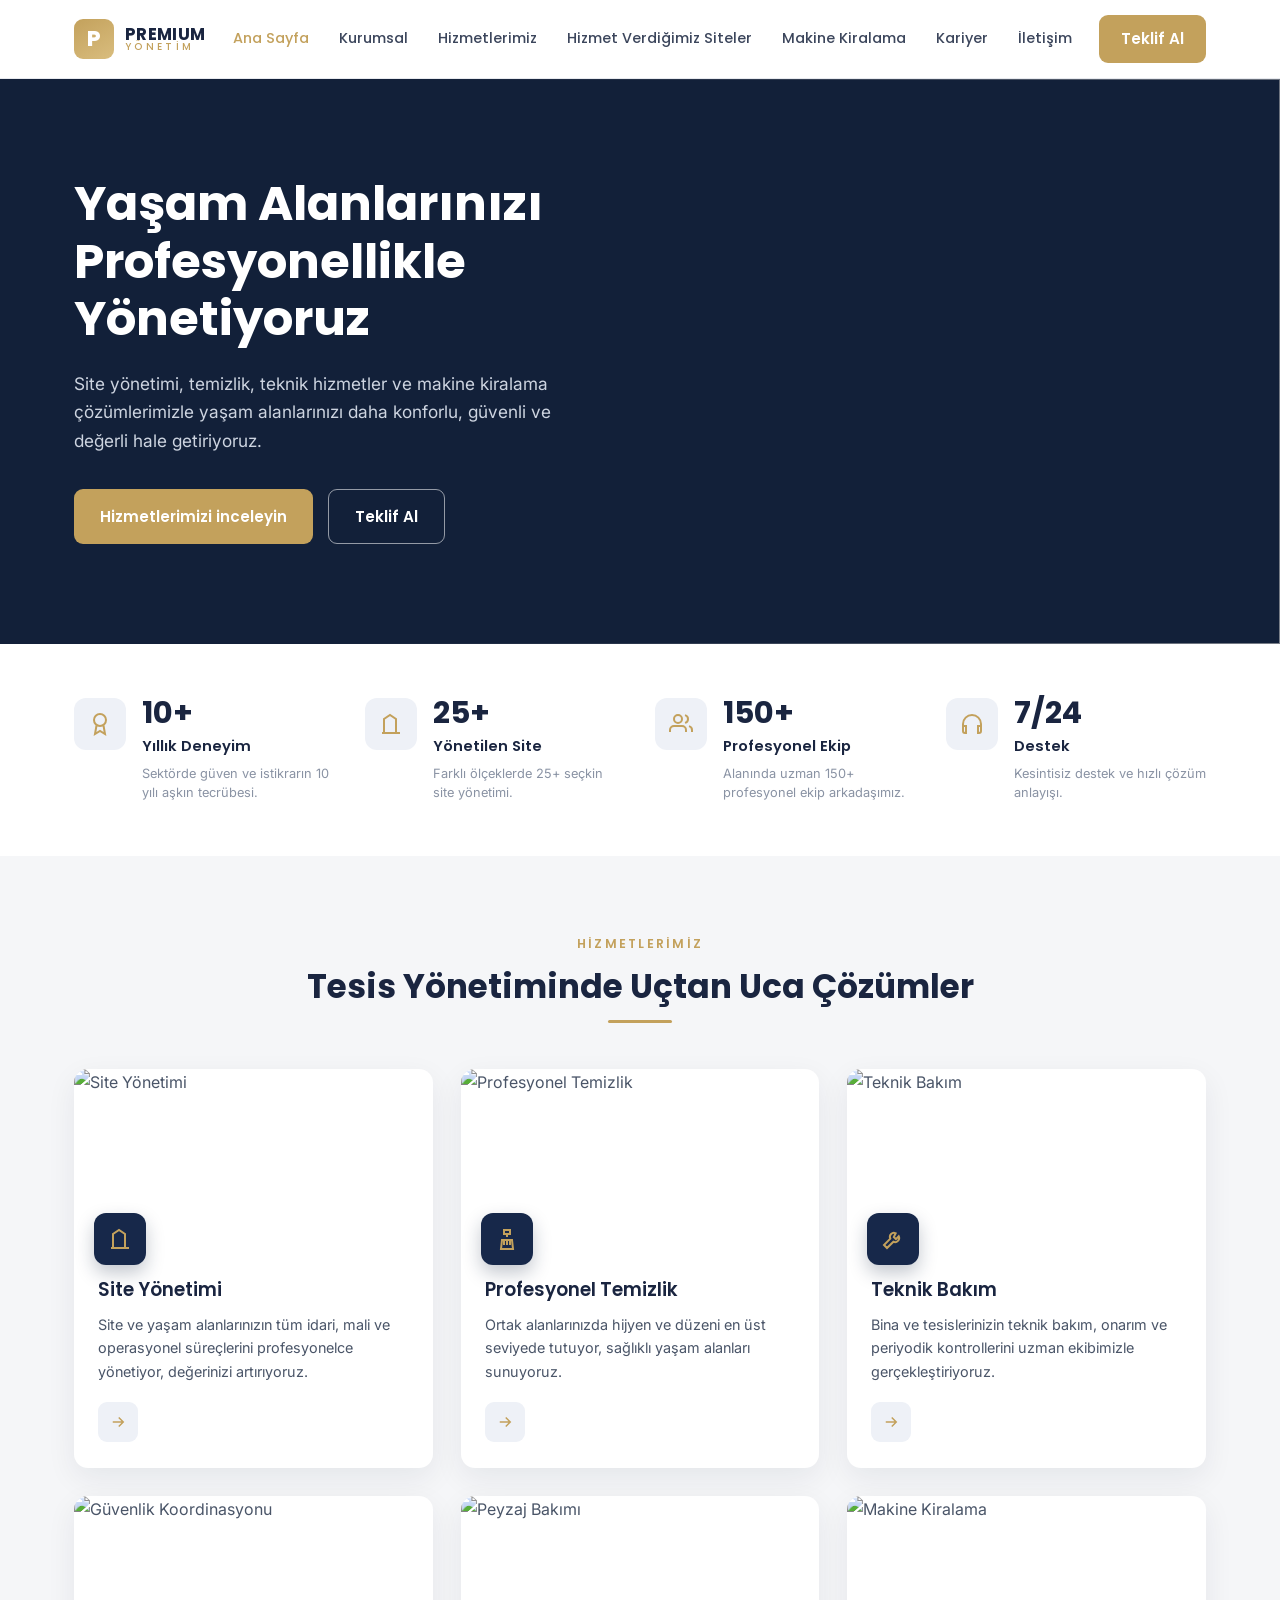
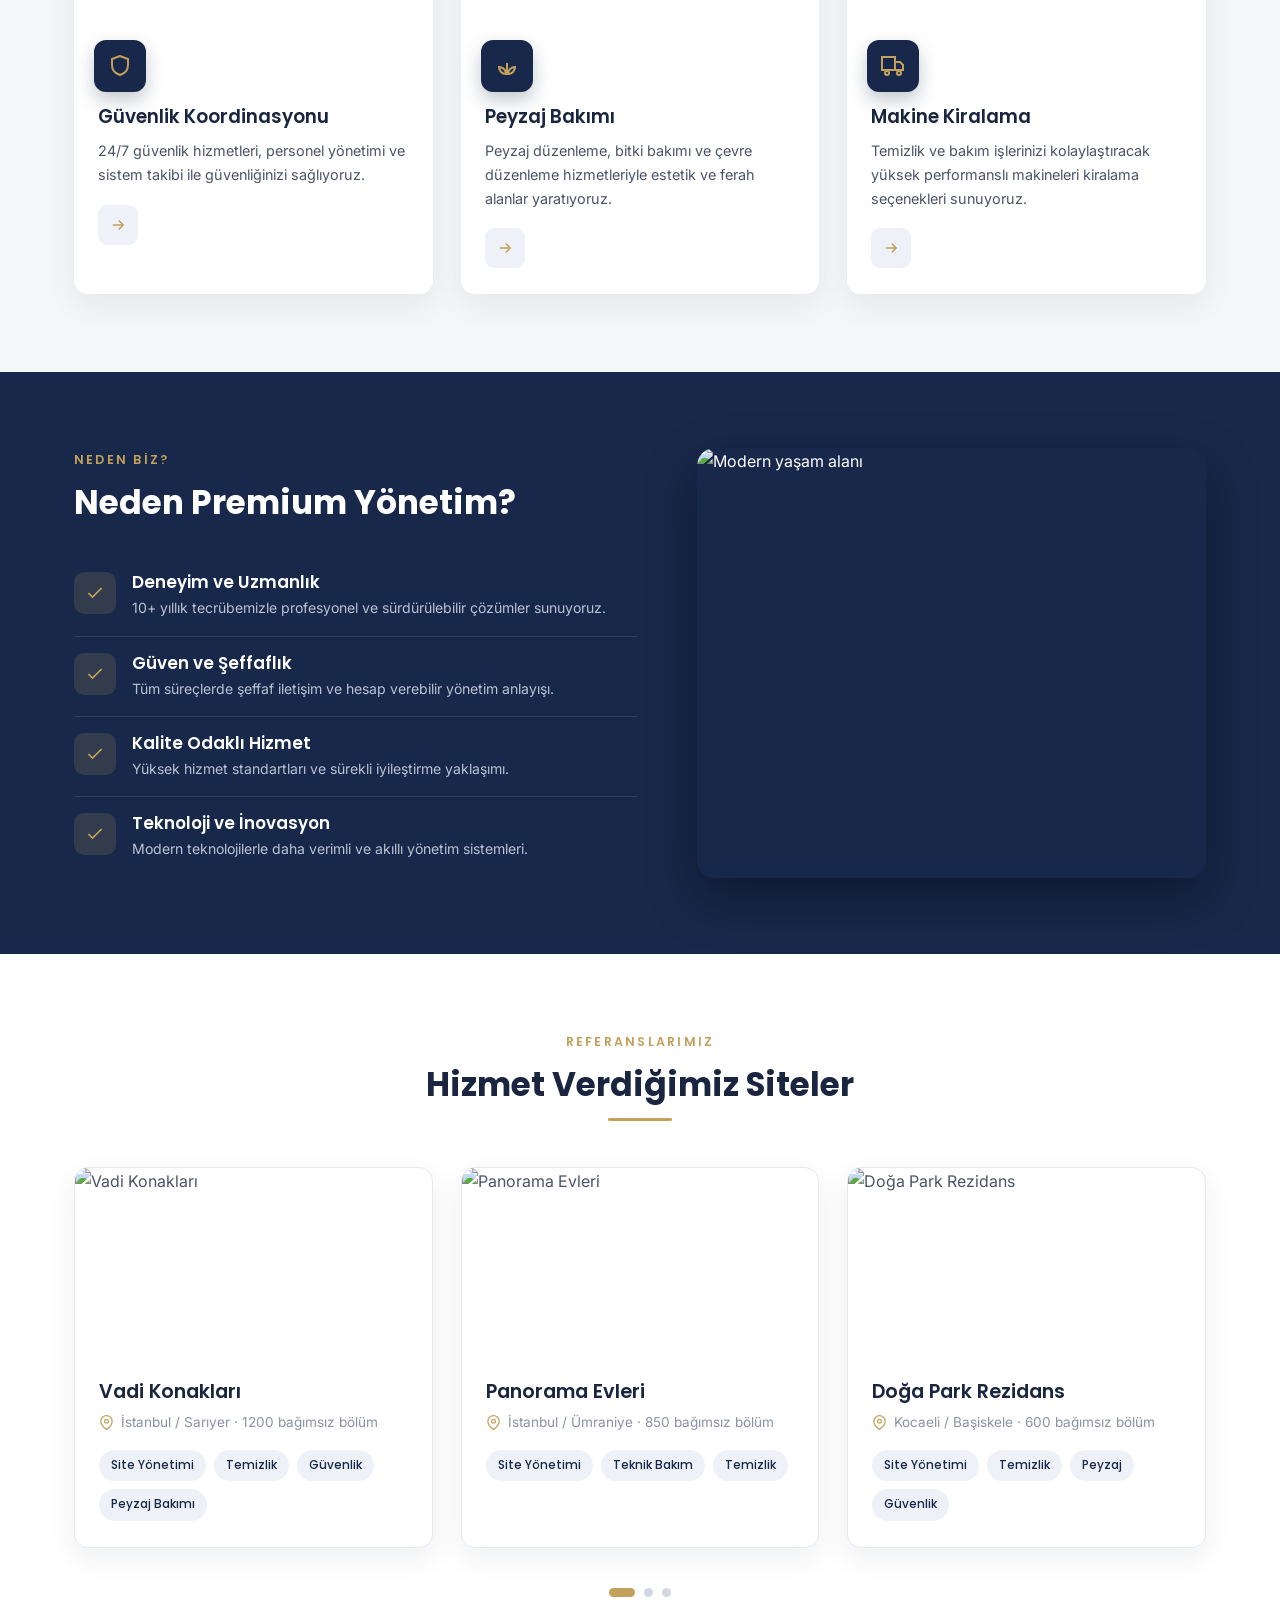
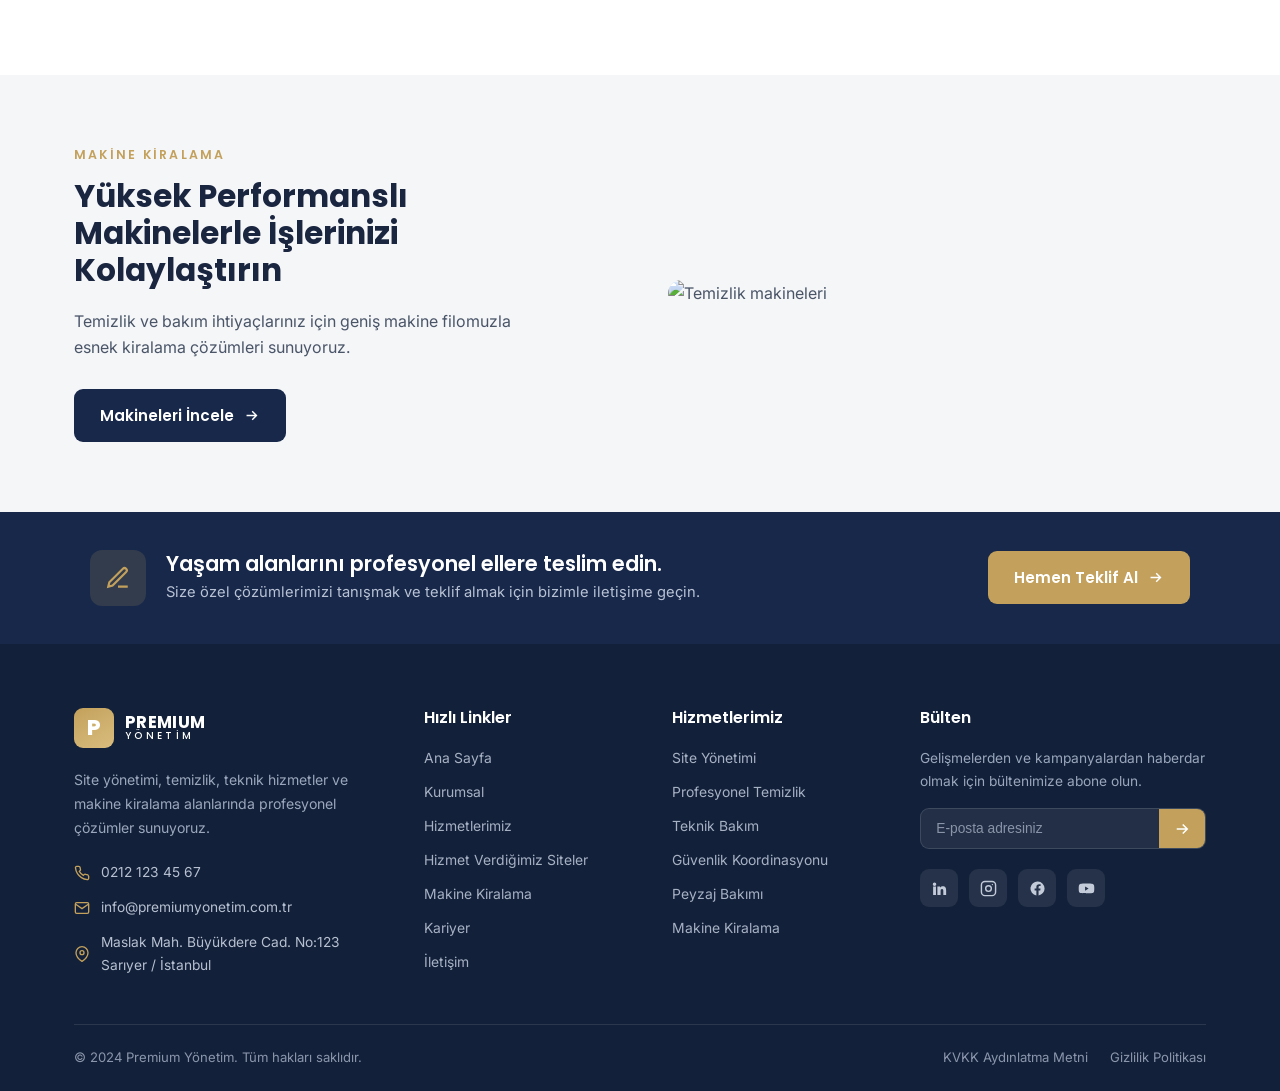
==== index.html @ 0283e1d1 "Initial commit: Premium Yönetim çok sayfalı web sitesi Ana sayfa, Kurumsal, Hizmetlerimiz, Makine Ki" ====
<!DOCTYPE html>
<html lang="tr">
<head>
<meta charset="UTF-8">
<meta name="viewport" content="width=device-width, initial-scale=1.0">
<title>Premium Yönetim — Yaşam Alanlarınızı Profesyonellikle Yönetiyoruz</title>
<link rel="preconnect" href="https://fonts.googleapis.com">
<link rel="preconnect" href="https://fonts.gstatic.com" crossorigin>
<link href="https://fonts.googleapis.com/css2?family=Poppins:wght@400;500;600;700;800&family=Inter:wght@400;500;600&display=swap" rel="stylesheet">
<link rel="stylesheet" href="style.css">
</head>
<body>

<!-- ============ NAVBAR ============ -->
<header class="nav">
  <div class="container nav-inner">
    <a href="#" class="logo">
      <div class="logo-mark">P</div>
      <div class="logo-text">PREMIUM<span>YÖNETİM</span></div>
    </a>
    <nav class="nav-links">
      <a href="index.html" class="active">Ana Sayfa</a>
      <a href="kurumsal.html">Kurumsal</a>
      <a href="hizmetlerimiz.html">Hizmetlerimiz</a>
      <a href="#">Hizmet Verdiğimiz Siteler</a>
      <a href="makine-kiralama.html">Makine Kiralama</a>
      <a href="kariyer.html">Kariyer</a>
      <a href="iletisim.html">İletişim</a>
    </nav>
    <div class="nav-right">
      <a href="#" class="btn btn-gold" style="padding:11px 22px">Teklif Al</a>
      <button class="burger" aria-label="Menü"><span></span><span></span><span></span></button>
    </div>
  </div>
</header>

<!-- ============ HERO ============ -->
<section class="hero">
  <div class="hero-bg">
    <img src="https://picsum.photos/seed/premiumhero/1600/900" alt="">
  </div>
  <div class="container">
    <div class="hero-inner">
      <h1>Yaşam Alanlarınızı Profesyonellikle Yönetiyoruz</h1>
      <p>Site yönetimi, temizlik, teknik hizmetler ve makine kiralama çözümlerimizle yaşam alanlarınızı daha konforlu, güvenli ve değerli hale getiriyoruz.</p>
      <div class="hero-btns">
        <a href="#services" class="btn btn-gold">Hizmetlerimizi inceleyin</a>
        <a href="#" class="btn btn-outline">Teklif Al</a>
      </div>
    </div>
  </div>
</section>

<!-- ============ STATS ============ -->
<section class="stats">
  <div class="container stats-grid">
    <div class="stat">
      <div class="stat-ico"><svg viewBox="0 0 24 24" fill="none" stroke="currentColor" stroke-width="2"><circle cx="12" cy="8" r="6"/><path d="M15.5 13.5 17 22l-5-3-5 3 1.5-8.5"/></svg></div>
      <div><div class="stat-num">10+</div><div class="stat-label">Yıllık Deneyim</div><div class="stat-desc">Sektörde güven ve istikrarın 10 yılı aşkın tecrübesi.</div></div>
    </div>
    <div class="stat">
      <div class="stat-ico"><svg viewBox="0 0 24 24" fill="none" stroke="currentColor" stroke-width="2"><path d="M3 21h18M5 21V7l6-4 6 4v14"/><path d="M9 9h.01M9 13h.01M9 17h.01M13 9h.01M13 13h.01M13 17h.01"/></svg></div>
      <div><div class="stat-num">25+</div><div class="stat-label">Yönetilen Site</div><div class="stat-desc">Farklı ölçeklerde 25+ seçkin site yönetimi.</div></div>
    </div>
    <div class="stat">
      <div class="stat-ico"><svg viewBox="0 0 24 24" fill="none" stroke="currentColor" stroke-width="2"><path d="M17 20v-2a4 4 0 0 0-4-4H5a4 4 0 0 0-4 4v2"/><circle cx="9" cy="7" r="4"/><path d="M23 20v-2a4 4 0 0 0-3-3.87M16 3.13a4 4 0 0 1 0 7.75"/></svg></div>
      <div><div class="stat-num">150+</div><div class="stat-label">Profesyonel Ekip</div><div class="stat-desc">Alanında uzman 150+ profesyonel ekip arkadaşımız.</div></div>
    </div>
    <div class="stat">
      <div class="stat-ico"><svg viewBox="0 0 24 24" fill="none" stroke="currentColor" stroke-width="2"><path d="M3 18v-6a9 9 0 0 1 18 0v6"/><path d="M21 19a2 2 0 0 1-2 2h-1v-7h3zM3 19a2 2 0 0 0 2 2h1v-7H3z"/></svg></div>
      <div><div class="stat-num">7/24</div><div class="stat-label">Destek</div><div class="stat-desc">Kesintisiz destek ve hızlı çözüm anlayışı.</div></div>
    </div>
  </div>
</section>

<!-- ============ SERVICES ============ -->
<section class="services" id="services">
  <div class="container">
    <div class="eyebrow">Hizmetlerimiz</div>
    <h2 class="section-title">Tesis Yönetiminde Uçtan Uca Çözümler</h2>
    <div class="section-title-line"></div>
    <div class="cards-3">

      <article class="svc-card">
        <div class="svc-img">
          <img src="https://picsum.photos/seed/site1/600/400" alt="Site Yönetimi">
          <div class="svc-icon"><svg viewBox="0 0 24 24" fill="none" stroke="currentColor" stroke-width="2"><path d="M3 21h18M5 21V7l6-4 6 4v14"/><path d="M9 9h.01M9 13h.01M13 9h.01M13 13h.01"/></svg></div>
        </div>
        <div class="svc-body">
          <h3>Site Yönetimi</h3>
          <p>Site ve yaşam alanlarınızın tüm idari, mali ve operasyonel süreçlerini profesyonelce yönetiyor, değerinizi artırıyoruz.</p>
          <a href="#" class="svc-link"><svg viewBox="0 0 24 24" fill="none" stroke="currentColor" stroke-width="2"><path d="M5 12h14M13 6l6 6-6 6"/></svg></a>
        </div>
      </article>

      <article class="svc-card">
        <div class="svc-img">
          <img src="https://picsum.photos/seed/clean1/600/400" alt="Profesyonel Temizlik">
          <div class="svc-icon"><svg viewBox="0 0 24 24" fill="none" stroke="currentColor" stroke-width="2"><path d="M9 3h6v4H9zM12 7v3M6 22h12l-1-9H7z"/><path d="M9 13v5M12 13v5M15 13v5"/></svg></div>
        </div>
        <div class="svc-body">
          <h3>Profesyonel Temizlik</h3>
          <p>Ortak alanlarınızda hijyen ve düzeni en üst seviyede tutuyor, sağlıklı yaşam alanları sunuyoruz.</p>
          <a href="#" class="svc-link"><svg viewBox="0 0 24 24" fill="none" stroke="currentColor" stroke-width="2"><path d="M5 12h14M13 6l6 6-6 6"/></svg></a>
        </div>
      </article>

      <article class="svc-card">
        <div class="svc-img">
          <img src="https://picsum.photos/seed/tech1/600/400" alt="Teknik Bakım">
          <div class="svc-icon"><svg viewBox="0 0 24 24" fill="none" stroke="currentColor" stroke-width="2"><path d="M14.7 6.3a4 4 0 0 0-5.4 5.3L3 18l3 3 6.4-6.3a4 4 0 0 0 5.3-5.4l-2.8 2.8-2.1-2.1z"/></svg></div>
        </div>
        <div class="svc-body">
          <h3>Teknik Bakım</h3>
          <p>Bina ve tesislerinizin teknik bakım, onarım ve periyodik kontrollerini uzman ekibimizle gerçekleştiriyoruz.</p>
          <a href="#" class="svc-link"><svg viewBox="0 0 24 24" fill="none" stroke="currentColor" stroke-width="2"><path d="M5 12h14M13 6l6 6-6 6"/></svg></a>
        </div>
      </article>

      <article class="svc-card">
        <div class="svc-img">
          <img src="https://picsum.photos/seed/security1/600/400" alt="Güvenlik Koordinasyonu">
          <div class="svc-icon"><svg viewBox="0 0 24 24" fill="none" stroke="currentColor" stroke-width="2"><path d="M12 2 4 5v6c0 5 3.4 8.5 8 10 4.6-1.5 8-5 8-10V5z"/></svg></div>
        </div>
        <div class="svc-body">
          <h3>Güvenlik Koordinasyonu</h3>
          <p>24/7 güvenlik hizmetleri, personel yönetimi ve sistem takibi ile güvenliğinizi sağlıyoruz.</p>
          <a href="#" class="svc-link"><svg viewBox="0 0 24 24" fill="none" stroke="currentColor" stroke-width="2"><path d="M5 12h14M13 6l6 6-6 6"/></svg></a>
        </div>
      </article>

      <article class="svc-card">
        <div class="svc-img">
          <img src="https://picsum.photos/seed/garden1/600/400" alt="Peyzaj Bakımı">
          <div class="svc-icon"><svg viewBox="0 0 24 24" fill="none" stroke="currentColor" stroke-width="2"><path d="M11 20A7 7 0 0 1 4 13c4 0 7 3 7 7zM13 20a7 7 0 0 1 7-7c0 4-3 7-7 7zM12 20V9"/></svg></div>
        </div>
        <div class="svc-body">
          <h3>Peyzaj Bakımı</h3>
          <p>Peyzaj düzenleme, bitki bakımı ve çevre düzenleme hizmetleriyle estetik ve ferah alanlar yaratıyoruz.</p>
          <a href="#" class="svc-link"><svg viewBox="0 0 24 24" fill="none" stroke="currentColor" stroke-width="2"><path d="M5 12h14M13 6l6 6-6 6"/></svg></a>
        </div>
      </article>

      <article class="svc-card">
        <div class="svc-img">
          <img src="https://picsum.photos/seed/machine1/600/400" alt="Makine Kiralama">
          <div class="svc-icon"><svg viewBox="0 0 24 24" fill="none" stroke="currentColor" stroke-width="2"><path d="M1 3h13v13H1zM14 8h5l3 3v5h-8"/><circle cx="6" cy="19" r="2"/><circle cx="18" cy="19" r="2"/></svg></div>
        </div>
        <div class="svc-body">
          <h3>Makine Kiralama</h3>
          <p>Temizlik ve bakım işlerinizi kolaylaştıracak yüksek performanslı makineleri kiralama seçenekleri sunuyoruz.</p>
          <a href="#" class="svc-link"><svg viewBox="0 0 24 24" fill="none" stroke="currentColor" stroke-width="2"><path d="M5 12h14M13 6l6 6-6 6"/></svg></a>
        </div>
      </article>

    </div>
  </div>
</section>

<!-- ============ WHY US ============ -->
<section class="why">
  <div class="container why-grid">
    <div class="why-text">
      <div class="eyebrow">Neden Biz?</div>
      <h2>Neden Premium Yönetim?</h2>
      <div class="why-item">
        <div class="why-ico"><svg viewBox="0 0 24 24" fill="none" stroke="currentColor" stroke-width="2"><path d="M20 6 9 17l-5-5"/></svg></div>
        <div><h4>Deneyim ve Uzmanlık</h4><p>10+ yıllık tecrübemizle profesyonel ve sürdürülebilir çözümler sunuyoruz.</p></div>
      </div>
      <div class="why-item">
        <div class="why-ico"><svg viewBox="0 0 24 24" fill="none" stroke="currentColor" stroke-width="2"><path d="M20 6 9 17l-5-5"/></svg></div>
        <div><h4>Güven ve Şeffaflık</h4><p>Tüm süreçlerde şeffaf iletişim ve hesap verebilir yönetim anlayışı.</p></div>
      </div>
      <div class="why-item">
        <div class="why-ico"><svg viewBox="0 0 24 24" fill="none" stroke="currentColor" stroke-width="2"><path d="M20 6 9 17l-5-5"/></svg></div>
        <div><h4>Kalite Odaklı Hizmet</h4><p>Yüksek hizmet standartları ve sürekli iyileştirme yaklaşımı.</p></div>
      </div>
      <div class="why-item">
        <div class="why-ico"><svg viewBox="0 0 24 24" fill="none" stroke="currentColor" stroke-width="2"><path d="M20 6 9 17l-5-5"/></svg></div>
        <div><h4>Teknoloji ve İnovasyon</h4><p>Modern teknolojilerle daha verimli ve akıllı yönetim sistemleri.</p></div>
      </div>
    </div>
    <div class="why-visual">
      <img src="https://picsum.photos/seed/nightbuilding/800/900" alt="Modern yaşam alanı">
    </div>
  </div>
</section>

<!-- ============ REFERENCES ============ -->
<section class="refs">
  <div class="container">
    <div class="eyebrow">Referanslarımız</div>
    <h2 class="section-title">Hizmet Verdiğimiz Siteler</h2>
    <div class="section-title-line"></div>
    <div class="cards-3">

      <article class="ref-card">
        <div class="ref-img"><img src="https://picsum.photos/seed/vadi/600/400" alt="Vadi Konakları"></div>
        <div class="ref-body">
          <h3>Vadi Konakları</h3>
          <div class="ref-loc"><svg viewBox="0 0 24 24" fill="none" stroke="currentColor" stroke-width="2"><path d="M21 10c0 7-9 13-9 13s-9-6-9-13a9 9 0 0 1 18 0z"/><circle cx="12" cy="10" r="3"/></svg> İstanbul / Sarıyer · 1200 bağımsız bölüm</div>
          <div class="ref-tags"><span class="tag">Site Yönetimi</span><span class="tag">Temizlik</span><span class="tag">Güvenlik</span><span class="tag">Peyzaj Bakımı</span></div>
        </div>
      </article>

      <article class="ref-card">
        <div class="ref-img"><img src="https://picsum.photos/seed/panorama/600/400" alt="Panorama Evleri"></div>
        <div class="ref-body">
          <h3>Panorama Evleri</h3>
          <div class="ref-loc"><svg viewBox="0 0 24 24" fill="none" stroke="currentColor" stroke-width="2"><path d="M21 10c0 7-9 13-9 13s-9-6-9-13a9 9 0 0 1 18 0z"/><circle cx="12" cy="10" r="3"/></svg> İstanbul / Ümraniye · 850 bağımsız bölüm</div>
          <div class="ref-tags"><span class="tag">Site Yönetimi</span><span class="tag">Teknik Bakım</span><span class="tag">Temizlik</span></div>
        </div>
      </article>

      <article class="ref-card">
        <div class="ref-img"><img src="https://picsum.photos/seed/dogapark/600/400" alt="Doğa Park Rezidans"></div>
        <div class="ref-body">
          <h3>Doğa Park Rezidans</h3>
          <div class="ref-loc"><svg viewBox="0 0 24 24" fill="none" stroke="currentColor" stroke-width="2"><path d="M21 10c0 7-9 13-9 13s-9-6-9-13a9 9 0 0 1 18 0z"/><circle cx="12" cy="10" r="3"/></svg> Kocaeli / Başiskele · 600 bağımsız bölüm</div>
          <div class="ref-tags"><span class="tag">Site Yönetimi</span><span class="tag">Temizlik</span><span class="tag">Peyzaj</span><span class="tag">Güvenlik</span></div>
        </div>
      </article>

    </div>
    <div class="dots">
      <span class="dot active"></span><span class="dot"></span><span class="dot"></span>
    </div>
  </div>
</section>

<!-- ============ MACHINE RENTAL ============ -->
<section class="rental">
  <div class="container rental-grid">
    <div class="rental-text">
      <div class="eyebrow">Makine Kiralama</div>
      <h2>Yüksek Performanslı Makinelerle İşlerinizi Kolaylaştırın</h2>
      <p>Temizlik ve bakım ihtiyaçlarınız için geniş makine filomuzla esnek kiralama çözümleri sunuyoruz.</p>
      <a href="#" class="btn btn-navy">Makineleri İncele
        <svg viewBox="0 0 24 24" fill="none" stroke="currentColor" stroke-width="2"><path d="M5 12h14M13 6l6 6-6 6"/></svg>
      </a>
    </div>
    <div class="rental-visual">
      <img src="https://picsum.photos/seed/cleaningmachines/800/520" alt="Temizlik makineleri">
    </div>
  </div>
</section>

<!-- ============ CTA BANNER ============ -->
<section class="cta">
  <div class="container cta-inner">
    <div class="cta-left">
      <div class="cta-ico"><svg viewBox="0 0 24 24" fill="none" stroke="currentColor" stroke-width="2"><path d="M12 20h9M16.5 3.5a2.1 2.1 0 0 1 3 3L7 19l-4 1 1-4z"/></svg></div>
      <div>
        <h3>Yaşam alanlarını profesyonel ellere teslim edin.</h3>
        <p>Size özel çözümlerimizi tanışmak ve teklif almak için bizimle iletişime geçin.</p>
      </div>
    </div>
    <a href="#" class="btn btn-gold">Hemen Teklif Al
      <svg viewBox="0 0 24 24" fill="none" stroke="currentColor" stroke-width="2"><path d="M5 12h14M13 6l6 6-6 6"/></svg>
    </a>
  </div>
</section>

<!-- ============ FOOTER ============ -->
<footer>
  <div class="container">
    <div class="foot-grid">
      <div class="foot-about">
        <div class="foot-logo">
          <div class="logo-mark">P</div>
          <div class="logo-text">PREMIUM<span>YÖNETİM</span></div>
        </div>
        <p>Site yönetimi, temizlik, teknik hizmetler ve makine kiralama alanlarında profesyonel çözümler sunuyoruz.</p>
        <div class="foot-contact">
          <a href="tel:02121234567"><svg viewBox="0 0 24 24" fill="none" stroke="currentColor" stroke-width="2"><path d="M22 16.9v3a2 2 0 0 1-2.2 2 19.8 19.8 0 0 1-8.6-3 19.5 19.5 0 0 1-6-6 19.8 19.8 0 0 1-3-8.6A2 2 0 0 1 4.1 2h3a2 2 0 0 1 2 1.7c.1.9.3 1.8.6 2.6a2 2 0 0 1-.5 2.1L8 9.6a16 16 0 0 0 6 6l1.2-1.2a2 2 0 0 1 2.1-.5c.8.3 1.7.5 2.6.6a2 2 0 0 1 1.7 2z"/></svg> 0212 123 45 67</a>
          <a href="mailto:info@premiumyonetim.com.tr"><svg viewBox="0 0 24 24" fill="none" stroke="currentColor" stroke-width="2"><rect x="2" y="4" width="20" height="16" rx="2"/><path d="m22 6-10 7L2 6"/></svg> info@premiumyonetim.com.tr</a>
          <a href="#"><svg viewBox="0 0 24 24" fill="none" stroke="currentColor" stroke-width="2"><path d="M21 10c0 7-9 13-9 13s-9-6-9-13a9 9 0 0 1 18 0z"/><circle cx="12" cy="10" r="3"/></svg> Maslak Mah. Büyükdere Cad. No:123 Sarıyer / İstanbul</a>
        </div>
      </div>

      <div>
        <h4>Hızlı Linkler</h4>
        <div class="foot-links">
          <a href="index.html">Ana Sayfa</a><a href="kurumsal.html">Kurumsal</a><a href="hizmetlerimiz.html">Hizmetlerimiz</a>
          <a href="#">Hizmet Verdiğimiz Siteler</a><a href="makine-kiralama.html">Makine Kiralama</a>
          <a href="kariyer.html">Kariyer</a><a href="iletisim.html">İletişim</a>
        </div>
      </div>

      <div>
        <h4>Hizmetlerimiz</h4>
        <div class="foot-links">
          <a href="#">Site Yönetimi</a><a href="#">Profesyonel Temizlik</a><a href="#">Teknik Bakım</a>
          <a href="#">Güvenlik Koordinasyonu</a><a href="#">Peyzaj Bakımı</a><a href="makine-kiralama.html">Makine Kiralama</a>
        </div>
      </div>

      <div class="foot-news">
        <h4>Bülten</h4>
        <p>Gelişmelerden ve kampanyalardan haberdar olmak için bültenimize abone olun.</p>
        <div class="news-form">
          <input type="email" placeholder="E-posta adresiniz">
          <button aria-label="Abone ol"><svg viewBox="0 0 24 24" fill="none" stroke="currentColor" stroke-width="2"><path d="M5 12h14M13 6l6 6-6 6"/></svg></button>
        </div>
        <div class="socials">
          <a href="#" aria-label="LinkedIn"><svg viewBox="0 0 24 24" fill="currentColor"><path d="M4.98 3.5a2.5 2.5 0 1 1 0 5 2.5 2.5 0 0 1 0-5zM3 9h4v12H3zM9 9h3.8v1.7h.05c.53-1 1.83-2 3.77-2 4 0 4.75 2.6 4.75 6V21h-4v-5.3c0-1.26 0-2.9-1.77-2.9-1.77 0-2.04 1.38-2.04 2.8V21H9z"/></svg></a>
          <a href="#" aria-label="Instagram"><svg viewBox="0 0 24 24" fill="none" stroke="currentColor" stroke-width="2"><rect x="2" y="2" width="20" height="20" rx="5"/><circle cx="12" cy="12" r="4"/><circle cx="17.5" cy="6.5" r="1" fill="currentColor" stroke="none"/></svg></a>
          <a href="#" aria-label="Facebook"><svg viewBox="0 0 24 24" fill="currentColor"><path d="M22 12a10 10 0 1 0-11.6 9.9v-7h-2.5V12h2.5V9.8c0-2.5 1.5-3.9 3.8-3.9 1.1 0 2.2.2 2.2.2v2.5h-1.3c-1.2 0-1.6.8-1.6 1.6V12h2.8l-.4 2.9h-2.4v7A10 10 0 0 0 22 12z"/></svg></a>
          <a href="#" aria-label="YouTube"><svg viewBox="0 0 24 24" fill="currentColor"><path d="M23 12s0-3.2-.4-4.7a2.5 2.5 0 0 0-1.8-1.8C19.3 5 12 5 12 5s-7.3 0-8.8.5A2.5 2.5 0 0 0 1.4 7.3C1 8.8 1 12 1 12s0 3.2.4 4.7a2.5 2.5 0 0 0 1.8 1.8C4.7 19 12 19 12 19s7.3 0 8.8-.5a2.5 2.5 0 0 0 1.8-1.8C23 15.2 23 12 23 12zM10 15V9l5 3z"/></svg></a>
        </div>
      </div>
    </div>

    <div class="foot-bottom">
      <div>© 2024 Premium Yönetim. Tüm hakları saklıdır.</div>
      <div class="fb-links"><a href="#">KVKK Aydınlatma Metni</a><a href="#">Gizlilik Politikası</a></div>
    </div>
  </div>
</footer>

<script>
  // Mobil menü (basit aç/kapa)
  document.querySelector('.burger').addEventListener('click', function(){
    const links = document.querySelector('.nav-links');
    const open = links.style.display === 'flex';
    links.style.display = open ? 'none' : 'flex';
    if(!open){
      links.style.position='absolute';links.style.top='66px';links.style.left='0';
      links.style.right='0';links.style.flexDirection='column';links.style.background='#fff';
      links.style.padding='18px 24px';links.style.gap='16px';
      links.style.boxShadow='0 12px 24px rgba(20,35,63,.1)';links.style.zIndex='60';
    }
  });
  // Referans slider noktaları
  document.querySelectorAll('.dot').forEach((d,i)=>{
    d.addEventListener('click',()=>{
      document.querySelectorAll('.dot').forEach(x=>x.classList.remove('active'));
      d.classList.add('active');
    });
  });
</script>

</body>
</html>
---- style.css ----
:root{
  --navy:#17284a;
  --navy-deep:#122039;
  --navy-2:#1d3159;
  --gold:#c3a15c;
  --gold-dark:#b08f4a;
  --ink:#1a2540;
  --text:#4a5568;
  --muted:#8a93a4;
  --bg:#f5f6f8;
  --line:#e7e9ee;
  --icon-tile:#eef1f7;
  --radius:14px;
  --shadow:0 10px 30px rgba(20,35,63,.07);
  --shadow-hover:0 18px 44px rgba(20,35,63,.14);
  --container:1180px;
}
*{box-sizing:border-box;margin:0;padding:0}
html{scroll-behavior:smooth}
body{
  font-family:'Inter',system-ui,sans-serif;
  color:var(--text);
  background:#fff;
  line-height:1.65;
  -webkit-font-smoothing:antialiased;
}
h1,h2,h3,h4,.font-p{font-family:'Poppins',sans-serif;color:var(--ink);line-height:1.2}
a{text-decoration:none;color:inherit}
img{display:block;max-width:100%}
.container{width:100%;max-width:var(--container);margin:0 auto;padding:0 24px}
.eyebrow{
  font-family:'Poppins';font-weight:600;font-size:.78rem;letter-spacing:.18em;
  color:var(--gold);text-transform:uppercase;text-align:center;margin-bottom:12px;
}
.section-title{font-size:2.05rem;font-weight:700;text-align:center;margin-bottom:14px}
.section-title-line{width:64px;height:3px;background:var(--gold);border-radius:2px;margin:0 auto 46px}
.btn{
  display:inline-flex;align-items:center;gap:9px;font-family:'Poppins';font-weight:600;
  font-size:.95rem;padding:14px 26px;border-radius:9px;cursor:pointer;border:none;
  transition:transform .18s ease, box-shadow .18s ease, background .18s ease;
}
.btn svg{width:17px;height:17px}
.btn-gold{background:var(--gold);color:#fff}
.btn-gold:hover{background:var(--gold-dark);transform:translateY(-2px)}
.btn-outline{background:transparent;color:#fff;border:1.5px solid rgba(255,255,255,.55)}
.btn-outline:hover{background:rgba(255,255,255,.12)}
.btn-navy{background:var(--navy);color:#fff}
.btn-navy:hover{background:var(--navy-2);transform:translateY(-2px)}
.btn-white{background:#fff;color:var(--navy)}
.btn-white:hover{background:#eef1f7;transform:translateY(-2px)}

/* ===== NAVBAR ===== */
header.nav{position:sticky;top:0;z-index:50;background:#fff;border-bottom:1px solid var(--line)}
.nav-inner{display:flex;align-items:center;justify-content:space-between;height:78px}
.logo{display:flex;align-items:center;gap:11px}
.logo-mark{
  width:40px;height:40px;border-radius:9px;display:grid;place-items:center;
  background:linear-gradient(150deg,var(--gold),#d9bd7e);color:#fff;
  font-family:'Poppins';font-weight:800;font-size:1.3rem;
}
.logo-text{font-family:'Poppins';font-weight:700;font-size:1.05rem;color:var(--ink);letter-spacing:.02em;line-height:1}
.logo-text span{display:block;font-size:.62rem;font-weight:500;letter-spacing:.34em;color:var(--gold)}
.nav-links{display:flex;gap:30px;align-items:center}
.nav-links a{font-family:'Poppins';font-weight:500;font-size:.9rem;color:#3c465c;transition:color .15s}
.nav-links a:hover,.nav-links a.active{color:var(--gold)}
.nav-right{display:flex;align-items:center;gap:18px}
.burger{display:none;background:none;border:none;cursor:pointer;flex-direction:column;gap:5px}
.burger span{width:24px;height:2px;background:var(--ink);border-radius:2px}

/* ===== HERO ===== */
.hero{position:relative;background:var(--navy-deep);overflow:hidden}
.hero-bg{position:absolute;inset:0;z-index:0}
.hero-bg img{width:100%;height:100%;object-fit:cover;opacity:.9}
.hero-bg::after{
  content:"";position:absolute;inset:0;
  background:linear-gradient(100deg,var(--navy-deep) 30%,rgba(18,32,57,.86) 52%,rgba(18,32,57,.35) 100%);
}
.hero-inner{position:relative;z-index:2;padding:96px 0 100px;max-width:640px}
.hero h1{color:#fff;font-size:3rem;font-weight:700;margin-bottom:22px}
.hero p{color:#cdd4e0;font-size:1.08rem;margin-bottom:34px;max-width:530px}
.hero-btns{display:flex;gap:15px;flex-wrap:wrap}

/* ===== STATS ===== */
.stats{background:#fff;padding:54px 0}
.stats-grid{display:grid;grid-template-columns:repeat(4,1fr);gap:30px}
.stat{display:flex;gap:16px;align-items:flex-start}
.stat-ico{
  flex:none;width:52px;height:52px;border-radius:12px;background:var(--icon-tile);
  display:grid;place-items:center;color:var(--gold);
}
.stat-ico svg{width:24px;height:24px}
.stat-num{font-family:'Poppins';font-weight:700;font-size:1.9rem;color:var(--ink);line-height:1}
.stat-label{font-family:'Poppins';font-weight:600;font-size:.92rem;color:var(--ink);margin:5px 0 6px}
.stat-desc{font-size:.8rem;color:var(--muted);line-height:1.5}

/* ===== SERVICES ===== */
.services{background:var(--bg);padding:78px 0}
.cards-3{display:grid;grid-template-columns:repeat(3,1fr);gap:28px}
.svc-card{
  background:#fff;border-radius:var(--radius);overflow:hidden;box-shadow:var(--shadow);
  transition:transform .2s ease, box-shadow .2s ease;display:flex;flex-direction:column;
}
.svc-card:hover{transform:translateY(-5px);box-shadow:var(--shadow-hover)}
.svc-img{height:172px;position:relative}
.svc-img img{width:100%;height:100%;object-fit:cover}
.svc-icon{
  position:absolute;left:20px;bottom:-24px;width:52px;height:52px;border-radius:12px;
  background:var(--navy);color:var(--gold);display:grid;place-items:center;
  box-shadow:0 8px 18px rgba(20,35,63,.25);
}
.svc-icon svg{width:24px;height:24px}
.svc-body{padding:38px 24px 26px}
.svc-body h3{font-size:1.16rem;font-weight:600;margin-bottom:11px}
.svc-body p{font-size:.9rem;margin-bottom:18px}
.svc-link{
  display:inline-grid;place-items:center;width:40px;height:40px;border-radius:9px;
  background:var(--icon-tile);color:var(--gold);transition:background .18s,color .18s;
}
.svc-link:hover{background:var(--gold);color:#fff}
.svc-link svg{width:18px;height:18px}

/* ===== WHY US ===== */
.why{background:var(--navy);color:#fff;padding:76px 0;position:relative;overflow:hidden}
.why .eyebrow{text-align:left}
.why-grid{display:grid;grid-template-columns:1.05fr .95fr;gap:60px;align-items:center}
.why h2{color:#fff;text-align:left;font-size:2.05rem;margin-bottom:34px}
.why-item{display:flex;gap:16px;padding:16px 0;border-bottom:1px solid rgba(255,255,255,.1)}
.why-item:last-child{border-bottom:none}
.why-ico{
  flex:none;width:42px;height:42px;border-radius:10px;background:rgba(195,161,92,.16);
  color:var(--gold);display:grid;place-items:center;
}
.why-ico svg{width:20px;height:20px}
.why-item h4{color:#fff;font-size:1.05rem;font-weight:600;margin-bottom:4px}
.why-item p{color:#b9c2d4;font-size:.88rem}
.why-visual{border-radius:18px;overflow:hidden;height:430px;box-shadow:0 20px 50px rgba(0,0,0,.35)}
.why-visual img{width:100%;height:100%;object-fit:cover}

/* ===== REFERENCES ===== */
.refs{background:#fff;padding:78px 0}
.ref-card{
  background:#fff;border:1px solid var(--line);border-radius:var(--radius);overflow:hidden;
  box-shadow:var(--shadow);transition:transform .2s,box-shadow .2s;
}
.ref-card:hover{transform:translateY(-5px);box-shadow:var(--shadow-hover)}
.ref-img{height:190px}
.ref-img img{width:100%;height:100%;object-fit:cover}
.ref-body{padding:22px 24px 26px}
.ref-body h3{font-size:1.2rem;font-weight:600;margin-bottom:8px}
.ref-loc{display:flex;align-items:center;gap:7px;color:var(--muted);font-size:.85rem;margin-bottom:16px}
.ref-loc svg{width:15px;height:15px;color:var(--gold)}
.ref-tags{display:flex;flex-wrap:wrap;gap:8px}
.tag{
  font-family:'Poppins';font-weight:500;font-size:.74rem;color:var(--navy);
  background:var(--icon-tile);padding:6px 12px;border-radius:20px;
}
.dots{display:flex;justify-content:center;gap:9px;margin-top:40px}
.dot{width:9px;height:9px;border-radius:50%;background:#d3d8e0;cursor:pointer;transition:.2s}
.dot.active{background:var(--gold);width:26px;border-radius:6px}

/* ===== MACHINE RENTAL ===== */
.rental{background:var(--bg);padding:70px 0}
.rental-grid{display:grid;grid-template-columns:1fr 1fr;gap:56px;align-items:center}
.rental .eyebrow{text-align:left}
.rental h2{text-align:left;font-size:1.95rem;margin-bottom:18px;max-width:440px}
.rental p{margin-bottom:28px;max-width:440px}
.rental-visual img{width:100%;border-radius:18px}

/* ===== CTA BANNER ===== */
.cta{background:var(--navy);color:#fff}
.cta-inner{display:flex;align-items:center;justify-content:space-between;gap:30px;padding:38px 40px;flex-wrap:wrap}
.cta-left{display:flex;align-items:center;gap:20px}
.cta-ico{
  flex:none;width:56px;height:56px;border-radius:12px;background:rgba(195,161,92,.16);
  color:var(--gold);display:grid;place-items:center;
}
.cta-ico svg{width:26px;height:26px}
.cta h3{color:#fff;font-size:1.3rem;font-weight:600;margin-bottom:3px}
.cta p{color:#b9c2d4;font-size:.92rem}

/* ===== FOOTER ===== */
footer{background:var(--navy-deep);color:#c3cbd9;padding:64px 0 0}
.foot-grid{display:grid;grid-template-columns:1.5fr 1fr 1fr 1.4fr;gap:44px;padding-bottom:48px}
.foot-logo{display:flex;align-items:center;gap:11px;margin-bottom:20px}
.foot-logo .logo-text,.foot-logo .logo-text span{color:#fff}
.foot-about p{font-size:.88rem;color:#9aa6bb;margin-bottom:22px;line-height:1.7}
.foot-contact{display:flex;flex-direction:column;gap:12px}
.foot-contact a{display:flex;align-items:center;gap:11px;font-size:.86rem;color:#b7c0d1}
.foot-contact a:hover{color:var(--gold)}
.foot-contact svg{width:16px;height:16px;color:var(--gold);flex:none}
footer h4{color:#fff;font-family:'Poppins';font-weight:600;font-size:1rem;margin-bottom:20px}
.foot-links{display:flex;flex-direction:column;gap:11px}
.foot-links a{font-size:.87rem;color:#a7b1c4}
.foot-links a:hover{color:var(--gold);padding-left:3px;transition:.15s}
.foot-news p{font-size:.86rem;color:#9aa6bb;margin-bottom:16px}
.news-form{display:flex;background:rgba(255,255,255,.07);border:1px solid rgba(255,255,255,.12);border-radius:9px;overflow:hidden}
.news-form input{flex:1;background:transparent;border:none;outline:none;padding:12px 15px;color:#fff;font-size:.86rem}
.news-form input::placeholder{color:#8a94a8}
.news-form button{background:var(--gold);border:none;color:#fff;width:46px;display:grid;place-items:center;cursor:pointer}
.news-form button:hover{background:var(--gold-dark)}
.news-form button svg{width:18px;height:18px}
.socials{display:flex;gap:11px;margin-top:20px}
.socials a{
  width:38px;height:38px;border-radius:9px;background:rgba(255,255,255,.08);
  display:grid;place-items:center;color:#c3cbd9;transition:.18s;
}
.socials a:hover{background:var(--gold);color:#fff}
.socials svg{width:17px;height:17px}
.foot-bottom{
  border-top:1px solid rgba(255,255,255,.1);padding:22px 0;
  display:flex;justify-content:space-between;flex-wrap:wrap;gap:12px;
  font-size:.82rem;color:#8b96ac;
}
.foot-bottom a{color:#8b96ac}
.foot-bottom a:hover{color:var(--gold)}
.foot-bottom .fb-links{display:flex;gap:22px}

/* ===== RESPONSIVE (shared) ===== */
@media(max-width:992px){
  .nav-links{display:none}
  .burger{display:flex}
  .stats-grid{grid-template-columns:repeat(2,1fr);gap:26px}
  .cards-3{grid-template-columns:repeat(2,1fr)}
  .why-grid{grid-template-columns:1fr;gap:40px}
  .why-visual{height:320px}
  .rental-grid{grid-template-columns:1fr;gap:34px}
  .foot-grid{grid-template-columns:1fr 1fr;gap:36px}
  .hero h1{font-size:2.4rem}
  .team-grid,.field-grid,.value-grid,.jobs-grid,.mini-stats-grid{grid-template-columns:repeat(2,1fr)!important}
  .apply-grid{grid-template-columns:1fr!important}
}
@media(max-width:640px){
  .stats-grid{grid-template-columns:1fr}
  .cards-3{grid-template-columns:1fr}
  .hero-inner{padding:64px 0 68px}
  .hero h1{font-size:2rem}
  .section-title{font-size:1.6rem}
  .cta-inner{flex-direction:column;text-align:center;align-items:center}
  .cta-left{flex-direction:column;text-align:center}
  .foot-grid{grid-template-columns:1fr}
  .foot-bottom{flex-direction:column;text-align:center;align-items:center}
  .nav-inner{height:66px}
  .team-grid,.field-grid,.value-grid,.jobs-grid,.mini-stats-grid{grid-template-columns:1fr!important}
  .form-row{grid-template-columns:1fr!important}
}

/* ===== KARİYER SAYFASI ===== */
.section-alt{background:var(--bg);padding:78px 0}
.section-white{background:#fff;padding:78px 0}

/* Yönetim ekibi kartları */
.team-grid{display:grid;grid-template-columns:repeat(4,1fr);gap:28px}
.team-card{background:#fff;border-radius:var(--radius);overflow:hidden;box-shadow:var(--shadow);text-align:center;padding-bottom:24px;transition:transform .2s,box-shadow .2s}
.team-card:hover{transform:translateY(-5px);box-shadow:var(--shadow-hover)}
.team-photo{height:220px}
.team-photo img{width:100%;height:100%;object-fit:cover}
.team-body{padding:20px 20px 0}
.team-body h3{font-size:1.05rem;font-weight:600;margin-bottom:4px}
.team-role{color:var(--gold);font-size:.83rem;font-weight:600;margin-bottom:10px;font-family:'Poppins'}
.team-desc{font-size:.82rem;color:var(--muted);margin-bottom:18px;line-height:1.55}
.team-socials{display:flex;justify-content:center;gap:10px}
.team-socials a{width:34px;height:34px;border-radius:8px;background:var(--icon-tile);color:var(--gold);display:grid;place-items:center;transition:.18s}
.team-socials a:hover{background:var(--gold);color:#fff}
.team-socials svg{width:15px;height:15px}

/* Sahadaki gücümüz kartları */
.field-grid{display:grid;grid-template-columns:repeat(4,1fr);gap:24px}
.field-body{padding:34px 20px 24px}
.field-body h3{font-size:1.02rem;font-weight:600;margin-bottom:14px}
.field-stats{display:flex;gap:22px}
.field-stat-num{font-family:'Poppins';font-weight:700;font-size:1.3rem;color:var(--ink);line-height:1}
.field-stat-label{font-size:.74rem;color:var(--muted);margin-top:3px}

/* Mini istatistik kutuları */
.mini-stats-grid{display:grid;grid-template-columns:repeat(4,1fr);gap:20px}
.mini-stat{background:#fff;border:1px solid var(--line);border-radius:var(--radius);padding:26px 18px;text-align:center;box-shadow:var(--shadow)}
.mini-stat-ico{width:48px;height:48px;border-radius:12px;background:var(--icon-tile);color:var(--gold);display:grid;place-items:center;margin:0 auto 14px}
.mini-stat-ico svg{width:22px;height:22px}
.mini-stat-num{font-family:'Poppins';font-weight:700;font-size:1.6rem;color:var(--ink)}
.mini-stat-label{font-size:.8rem;color:var(--muted);margin-top:4px}

/* Neden biz (kariyer) değer kartları */
.value-grid{display:grid;grid-template-columns:repeat(4,1fr);gap:28px}
.value-card{background:#fff;border:1px solid var(--line);border-radius:var(--radius);padding:32px 22px;text-align:center;box-shadow:var(--shadow);transition:transform .2s,box-shadow .2s}
.value-card:hover{transform:translateY(-5px);box-shadow:var(--shadow-hover)}
.value-ico{width:56px;height:56px;border-radius:14px;background:var(--icon-tile);color:var(--gold);display:grid;place-items:center;margin:0 auto 18px}
.value-ico svg{width:26px;height:26px}
.value-card h3{font-size:1.02rem;font-weight:600;margin-bottom:10px}
.value-card p{font-size:.85rem}

/* Açık pozisyonlar */
.jobs-grid{display:grid;grid-template-columns:repeat(4,1fr);gap:20px;margin-bottom:36px}
.job-card{background:#fff;border:1px solid var(--line);border-radius:var(--radius);padding:22px 20px;box-shadow:var(--shadow);transition:transform .2s,box-shadow .2s}
.job-card:hover{transform:translateY(-5px);box-shadow:var(--shadow-hover)}
.job-card h3{font-size:1rem;font-weight:600;margin-bottom:12px}
.job-meta{display:flex;align-items:center;gap:6px;font-size:.78rem;color:var(--muted);margin-bottom:6px}
.job-meta svg{width:13px;height:13px;color:var(--gold);flex:none}
.job-link{display:inline-flex;align-items:center;gap:6px;font-family:'Poppins';font-weight:600;font-size:.82rem;color:var(--gold);margin-top:12px}
.job-link svg{width:14px;height:14px}
.jobs-more{text-align:center}

/* Aramıza katılın formu */
.apply-grid{display:grid;grid-template-columns:1.5fr 1fr;gap:32px;align-items:start}
.apply-form{background:#fff;border:1px solid var(--line);border-radius:var(--radius);padding:34px;box-shadow:var(--shadow)}
.form-row{display:grid;grid-template-columns:1fr 1fr;gap:18px;margin-bottom:18px}
.form-group{display:flex;flex-direction:column;gap:7px;margin-bottom:18px}
.form-row .form-group{margin-bottom:0}
.form-group label{font-family:'Poppins';font-weight:600;font-size:.85rem;color:var(--ink)}
.form-group input,.form-group select,.form-group textarea{
  border:1px solid var(--line);border-radius:9px;padding:12px 14px;
  font-family:'Inter';font-size:.88rem;color:var(--ink);outline:none;background:#fbfbfc;
}
.form-group input:focus,.form-group select:focus,.form-group textarea:focus{border-color:var(--gold)}
.form-group textarea{resize:vertical;min-height:90px}
.dropzone{
  border:1.5px dashed var(--line);border-radius:9px;padding:26px 18px;text-align:center;
  color:var(--muted);font-size:.82rem;background:#fbfbfc;cursor:pointer;
}
.dropzone svg{width:26px;height:26px;color:var(--gold);margin:0 auto 10px}
.form-check{display:flex;align-items:flex-start;gap:10px;font-size:.8rem;color:var(--muted);margin:18px 0}
.form-check input{margin-top:3px}
.apply-side{background:var(--navy);color:#fff;border-radius:var(--radius);padding:34px 28px}
.apply-side h3{color:#fff;font-size:1.2rem;margin-bottom:10px}
.apply-side>p{color:#b9c2d4;font-size:.88rem;margin-bottom:24px}
.apply-perk{display:flex;align-items:center;gap:12px;padding:12px 0;border-bottom:1px solid rgba(255,255,255,.1)}
.apply-perk:last-child{border-bottom:none}
.apply-perk-ico{flex:none;width:36px;height:36px;border-radius:9px;background:rgba(195,161,92,.16);color:var(--gold);display:grid;place-items:center}
.apply-perk-ico svg{width:17px;height:17px}
.apply-perk span{font-size:.88rem;color:#fff;font-weight:500;font-family:'Poppins'}

/* ===== HAKKIMIZDA (KURUMSAL) SAYFASI ===== */
.breadcrumb{padding:20px 0;font-size:.85rem;color:var(--muted)}
.breadcrumb a{color:var(--muted)}
.breadcrumb a:hover{color:var(--gold)}
.breadcrumb .sep{margin:0 8px;color:#c7cddb}
.breadcrumb .current{color:var(--ink);font-weight:500}

.page-intro{padding:6px 0 60px;background:#fff}
.page-intro h1{font-size:2.3rem;font-weight:700;margin-bottom:16px;max-width:640px}
.page-intro>p{font-size:1rem;color:var(--text);max-width:640px;margin-bottom:32px}
.page-intro-img{border-radius:18px;overflow:hidden;height:380px;box-shadow:var(--shadow)}
.page-intro-img img{width:100%;height:100%;object-fit:cover}

.intro-grid{display:grid;grid-template-columns:1fr 1fr;gap:56px;align-items:center}
.intro-grid .eyebrow{text-align:left}
.intro-grid h2{text-align:left;font-size:1.95rem;margin-bottom:18px;max-width:480px}
.intro-grid p{margin-bottom:28px;max-width:480px}
.intro-visual{border-radius:18px;overflow:hidden;height:420px;box-shadow:var(--shadow)}
.intro-visual img{width:100%;height:100%;object-fit:cover}

.mv-grid{display:grid;grid-template-columns:1fr 1fr;gap:28px}
.mv-card{background:var(--navy);color:#fff;border-radius:var(--radius);padding:36px 32px}
.mv-ico{width:52px;height:52px;border-radius:12px;background:rgba(195,161,92,.16);color:var(--gold);display:grid;place-items:center;margin-bottom:20px}
.mv-ico svg{width:24px;height:24px}
.mv-card h3{color:var(--gold);font-family:'Poppins';font-weight:600;font-size:.8rem;letter-spacing:.12em;text-transform:uppercase;margin-bottom:14px}
.mv-card p{color:#cdd4e0;font-size:.92rem;line-height:1.75}

.timeline-grid{display:grid;grid-template-columns:repeat(4,1fr);gap:28px;position:relative}
.timeline-grid::before{content:"";position:absolute;top:28px;left:12%;right:12%;height:2px;background:var(--line);z-index:1}
.timeline-item{text-align:center;position:relative}
.timeline-ico{width:56px;height:56px;border-radius:50%;background:var(--navy);color:var(--gold);display:grid;place-items:center;margin:0 auto 16px;position:relative;z-index:2}
.timeline-ico svg{width:24px;height:24px}
.timeline-year{font-family:'Poppins';font-weight:700;color:var(--gold);font-size:1.1rem;margin-bottom:6px}
.timeline-item h4{font-size:1rem;font-weight:600;margin-bottom:8px}
.timeline-item p{font-size:.83rem;color:var(--muted)}

.principle-grid{display:grid;grid-template-columns:repeat(3,1fr);gap:28px}
.principle-card{background:#fff;border:1px solid var(--line);border-radius:var(--radius);padding:32px 28px;box-shadow:var(--shadow);transition:transform .2s,box-shadow .2s}
.principle-card:hover{transform:translateY(-5px);box-shadow:var(--shadow-hover)}
.principle-ico{width:52px;height:52px;border-radius:12px;background:var(--icon-tile);color:var(--navy);display:grid;place-items:center;margin-bottom:18px}
.principle-ico svg{width:24px;height:24px}
.principle-card h3{font-size:1.05rem;font-weight:600;margin-bottom:10px}
.principle-card p{font-size:.88rem}

.stats-band{background:var(--navy);padding:56px 0}
.stats-band-grid{display:grid;grid-template-columns:repeat(5,1fr);gap:20px}
.stats-band-item{text-align:center}
.stats-band-ico{width:46px;height:46px;border-radius:12px;background:rgba(195,161,92,.16);color:var(--gold);display:grid;place-items:center;margin:0 auto 12px}
.stats-band-ico svg{width:21px;height:21px}
.stats-band-num{font-family:'Poppins';font-weight:700;font-size:1.7rem;color:var(--gold)}
.stats-band-label{font-size:.8rem;color:#cdd4e0;margin-top:4px}

.quality-lead{max-width:640px;margin:0 auto 46px;text-align:center;color:var(--text)}
.quality-grid{display:grid;grid-template-columns:1fr 1.3fr;gap:56px;align-items:center}
.check-list{display:flex;flex-direction:column;gap:16px}
.check-item{display:flex;align-items:center;gap:12px;font-size:.92rem;color:var(--text)}
.check-ico{flex:none;width:24px;height:24px;border-radius:50%;background:#e8f6ee;color:#2fa360;display:grid;place-items:center}
.check-ico svg{width:14px;height:14px}
.cert-grid{display:grid;grid-template-columns:repeat(4,1fr);gap:14px}
.cert-badge{background:#fff;border:1px solid var(--line);border-radius:12px;padding:16px 10px;display:flex;flex-direction:column;align-items:center;text-align:center;box-shadow:var(--shadow)}
.cert-badge img{width:100%;height:64px;object-fit:contain;margin-bottom:10px}
.cert-badge span{font-size:.7rem;font-weight:600;color:var(--ink);font-family:'Poppins';line-height:1.4}

@media(max-width:992px){
  .intro-grid,.mv-grid,.quality-grid{grid-template-columns:1fr!important}
  .timeline-grid,.principle-grid{grid-template-columns:repeat(2,1fr)!important}
  .stats-band-grid{grid-template-columns:repeat(2,1fr)!important;gap:26px}
  .cert-grid{grid-template-columns:repeat(2,1fr)!important}
  .timeline-grid::before{display:none}
}
@media(max-width:640px){
  .timeline-grid,.principle-grid,.stats-band-grid,.cert-grid{grid-template-columns:1fr!important}
}

/* ===== HİZMETLERİMİZ SAYFASI ===== */
.svc-detail{display:grid;grid-template-columns:1fr 1fr;gap:50px;align-items:center;margin-bottom:56px}
.svc-detail:last-child{margin-bottom:0}
.svc-detail-img{border-radius:18px;overflow:hidden;height:320px;box-shadow:var(--shadow)}
.svc-detail-img img{width:100%;height:100%;object-fit:cover}
.svc-detail-ico{width:52px;height:52px;border-radius:12px;background:var(--navy);color:var(--gold);display:grid;place-items:center;margin-bottom:18px}
.svc-detail-ico svg{width:24px;height:24px}
.svc-detail-text h3{font-size:1.3rem;font-weight:600;margin-bottom:12px}
.svc-detail-text>p{font-size:.92rem;margin-bottom:20px}
.svc-check-grid{display:grid;grid-template-columns:1fr 1fr;gap:12px 20px;margin-bottom:22px}
.svc-check-item{display:flex;align-items:center;gap:8px;font-size:.85rem;color:var(--text)}
.svc-check-item svg{width:16px;height:16px;color:#2fa360;flex:none}
.svc-detail-link{display:inline-flex;align-items:center;gap:6px;font-family:'Poppins';font-weight:600;font-size:.9rem;color:var(--gold)}
.svc-detail-link svg{width:15px;height:15px}

.process-grid{display:grid;grid-template-columns:repeat(4,1fr);gap:28px;position:relative}
.process-grid::before{content:"";position:absolute;top:34px;left:12%;right:12%;height:2px;background-image:repeating-linear-gradient(to right,var(--line) 0,var(--line) 6px,transparent 6px,transparent 12px);z-index:1}
.process-item{text-align:center;position:relative}
.process-circle-wrap{position:relative;width:68px;margin:0 auto 18px}
.process-circle{width:68px;height:68px;border-radius:50%;background:var(--navy);color:var(--gold);display:grid;place-items:center;position:relative;z-index:2}
.process-circle svg{width:28px;height:28px}
.process-num{position:absolute;bottom:-2px;right:-4px;width:24px;height:24px;border-radius:50%;background:var(--gold);color:#fff;font-family:'Poppins';font-weight:700;font-size:.75rem;display:grid;place-items:center;border:2px solid #fff;z-index:3}
.process-item h4{font-size:1rem;font-weight:600;margin-bottom:8px}
.process-item p{font-size:.83rem;color:var(--muted)}

.pricing-grid{display:grid;grid-template-columns:repeat(3,1fr);gap:28px;align-items:start}
.price-card{background:#fff;border:1px solid var(--line);border-radius:var(--radius);padding:34px 30px;box-shadow:var(--shadow);position:relative}
.price-card.featured{background:var(--navy);border-color:var(--navy);transform:scale(1.04);box-shadow:var(--shadow-hover)}
.price-card.featured h3{color:#fff}
.price-badge{position:absolute;top:-14px;right:24px;background:var(--gold);color:#fff;font-family:'Poppins';font-weight:600;font-size:.75rem;padding:6px 14px;border-radius:20px}
.price-card h3{font-size:1.15rem;font-weight:600;margin-bottom:8px}
.price-desc{font-size:.85rem;color:var(--muted);margin-bottom:22px}
.price-card.featured .price-desc{color:#cdd4e0}
.price-list{display:flex;flex-direction:column;gap:12px;margin-bottom:26px}
.price-list li{display:flex;align-items:center;gap:9px;font-size:.87rem;list-style:none;color:var(--text)}
.price-list svg{width:16px;height:16px;color:#2fa360;flex:none}
.price-card.featured .price-list li{color:#e4e8f0}
.price-row{display:flex;align-items:baseline;gap:6px;margin-bottom:4px}
.price-amount{font-family:'Poppins';font-weight:700;font-size:1.5rem;color:var(--ink)}
.price-card.featured .price-amount{color:#fff}
.price-period{font-size:.85rem;color:var(--muted)}
.price-card.featured .price-period{color:#b9c2d4}
.price-note{font-size:.75rem;color:var(--muted);margin-bottom:22px}
.price-card.featured .price-note{color:#b9c2d4}

.faq-grid{display:grid;grid-template-columns:1fr 1fr;gap:50px;align-items:start}
.faq-list{display:flex;flex-direction:column;gap:14px}
.faq-item{border:1px solid var(--line);border-radius:12px;overflow:hidden}
.faq-q{display:flex;align-items:center;justify-content:space-between;gap:14px;padding:18px 20px;font-family:'Poppins';font-weight:600;font-size:.92rem;color:var(--ink);cursor:pointer;background:#fff;border:none;width:100%;text-align:left}
.faq-q svg{width:18px;height:18px;color:var(--gold);flex:none;transition:transform .2s}
.faq-item.open .faq-q svg{transform:rotate(45deg)}
.faq-a{max-height:0;overflow:hidden;transition:max-height .25s ease}
.faq-a p{font-size:.86rem;color:var(--text);padding:0 20px 18px}
.faq-img{border-radius:18px;overflow:hidden;height:100%;min-height:340px;box-shadow:var(--shadow)}
.faq-img img{width:100%;height:100%;object-fit:cover}

@media(max-width:992px){
  .svc-detail{grid-template-columns:1fr!important}
  .svc-detail-img{order:-1}
  .process-grid{grid-template-columns:repeat(2,1fr)!important;gap:36px}
  .process-grid::before{display:none}
  .pricing-grid{grid-template-columns:1fr!important}
  .price-card.featured{transform:none}
  .faq-grid{grid-template-columns:1fr!important}
}
@media(max-width:640px){
  .svc-check-grid{grid-template-columns:1fr!important}
  .process-grid{grid-template-columns:1fr!important}
}

/* ===== MAKİNE KİRALAMA SAYFASI ===== */
.filter-bar{display:flex;flex-wrap:wrap;gap:12px;justify-content:center;margin-bottom:44px}
.filter-pill{font-family:'Poppins';font-weight:600;font-size:.85rem;padding:10px 22px;border-radius:24px;border:1px solid var(--line);background:#fff;color:var(--text);cursor:pointer;transition:.18s}
.filter-pill.active{background:var(--gold);color:#fff;border-color:var(--gold)}
.filter-pill:hover:not(.active){border-color:var(--gold);color:var(--gold)}

.machine-grid{display:grid;grid-template-columns:repeat(3,1fr);gap:28px}
.machine-card{background:#fff;border:1px solid var(--line);border-radius:var(--radius);overflow:hidden;box-shadow:var(--shadow);transition:transform .2s,box-shadow .2s;display:flex;flex-direction:column}
.machine-card:hover{transform:translateY(-5px);box-shadow:var(--shadow-hover)}
.machine-img{height:190px;position:relative;background:var(--bg)}
.machine-img img{width:100%;height:100%;object-fit:cover}
.machine-badge{position:absolute;top:14px;left:14px;background:var(--gold);color:#fff;font-family:'Poppins';font-weight:600;font-size:.72rem;padding:5px 12px;border-radius:20px}
.machine-body{padding:22px 22px 24px;display:flex;flex-direction:column;flex:1}
.machine-body h3{font-size:1.02rem;font-weight:600;margin-bottom:14px}
.machine-specs{display:flex;flex-direction:column;gap:9px;margin-bottom:14px}
.machine-spec{display:flex;align-items:center;justify-content:space-between;font-size:.82rem}
.machine-spec-label{display:flex;align-items:center;gap:7px;color:var(--muted)}
.machine-spec-label svg{width:14px;height:14px;color:var(--gold);flex:none}
.machine-spec-val{font-weight:600;color:var(--ink)}
.machine-stock{display:flex;align-items:center;gap:7px;font-size:.8rem;color:#2fa360;font-weight:600;margin-bottom:16px}
.machine-stock-dot{width:8px;height:8px;border-radius:50%;background:#2fa360;flex:none}
.machine-price-table{display:grid;grid-template-columns:repeat(3,1fr);border-top:1px solid var(--line);border-bottom:1px solid var(--line);padding:14px 0;margin-bottom:18px}
.machine-price-col{text-align:center;border-right:1px solid var(--line)}
.machine-price-col:last-child{border-right:none}
.machine-price-period{font-size:.7rem;color:var(--muted);margin-bottom:4px}
.machine-price-amount{font-family:'Poppins';font-weight:700;font-size:.92rem;color:var(--ink)}
.machine-price-from{font-size:.66rem;color:var(--muted)}
.machine-actions{display:flex;gap:10px;margin-top:auto}
.machine-actions .btn{flex:1;padding:11px 10px;font-size:.8rem;justify-content:center}
.btn-outline-navy{background:#fff;color:var(--navy);border:1.5px solid var(--line)}
.btn-outline-navy:hover{border-color:var(--navy)}

.spotlight-grid{display:grid;grid-template-columns:1fr 1fr;gap:50px;align-items:center}
.spotlight-card{background:#fff;border:1px solid var(--line);border-radius:var(--radius);padding:26px;box-shadow:var(--shadow);display:flex;gap:22px;align-items:center}
.spotlight-img{flex:none;width:190px;height:160px;border-radius:12px;overflow:hidden}
.spotlight-img img{width:100%;height:100%;object-fit:cover}
.spotlight-info h3{font-size:1.08rem;font-weight:600;margin-bottom:10px}
.spotlight-info p{font-size:.85rem;margin-bottom:14px}
.spotlight-price{font-family:'Poppins';font-weight:700;color:var(--gold);font-size:.92rem}
.spec-table{display:flex;flex-direction:column}
.spec-row{display:flex;justify-content:space-between;padding:13px 0;border-bottom:1px solid var(--line);font-size:.87rem}
.spec-row:last-child{border-bottom:none}
.spec-row span:first-child{color:var(--muted)}
.spec-row span:last-child{font-weight:600;color:var(--ink)}

.rental-process-grid{display:grid;grid-template-columns:1fr 1fr;gap:32px;align-items:start}
.rp-card{background:var(--navy);color:#fff;border-radius:var(--radius);padding:34px 30px;height:100%}
.rp-card h3{color:#fff;font-size:1.15rem;margin-bottom:26px}
.rp-steps{display:grid;grid-template-columns:1fr 1fr;gap:26px}
.rp-step{text-align:center}
.rp-step-circle-wrap{position:relative;width:52px;margin:0 auto 12px}
.rp-step-circle{width:52px;height:52px;border-radius:50%;background:rgba(195,161,92,.16);color:var(--gold);display:grid;place-items:center}
.rp-step-circle svg{width:22px;height:22px}
.rp-step-num{position:absolute;top:-4px;right:-4px;width:20px;height:20px;border-radius:50%;background:var(--gold);color:#fff;font-size:.68rem;font-weight:700;display:grid;place-items:center;font-family:'Poppins';border:2px solid var(--navy)}
.rp-step h4{color:#fff;font-size:.9rem;font-weight:600;margin-bottom:6px}
.rp-step p{color:#b9c2d4;font-size:.78rem}

.pay-card{background:#fff;border:1px solid var(--line);border-radius:var(--radius);padding:28px;box-shadow:var(--shadow);height:100%}
.pay-card-title{display:flex;align-items:center;gap:8px;font-family:'Poppins';font-weight:600;font-size:1rem;margin-bottom:20px}
.pay-card-title svg{width:18px;height:18px;color:var(--gold)}
.pay-item{display:flex;align-items:center;gap:12px;padding-bottom:16px;margin-bottom:16px;border-bottom:1px solid var(--line)}
.pay-item img{width:56px;height:56px;border-radius:8px;object-fit:cover;flex:none}
.pay-item-info h4{font-size:.88rem;font-weight:600;margin-bottom:3px}
.pay-item-info span{font-size:.76rem;color:var(--muted)}
.pay-summary-title{font-family:'Poppins';font-weight:600;font-size:.85rem;color:var(--ink);margin-bottom:12px}
.pay-summary{display:flex;flex-direction:column;gap:10px;margin-bottom:20px;font-size:.85rem}
.pay-summary-row{display:flex;justify-content:space-between;color:var(--text)}
.pay-summary-row.total{font-weight:700;color:var(--ink);font-size:1rem;padding-top:10px;border-top:1px solid var(--line)}
.pay-form-title{font-family:'Poppins';font-weight:600;font-size:.85rem;color:var(--ink);margin-bottom:14px}
.pay-form .form-row{margin-bottom:14px}
.pay-form .form-group{margin-bottom:14px}
.pay-cards-icons{display:flex;gap:8px;align-items:center;margin:6px 0 16px}
.pay-cards-icons span{font-size:.7rem;font-weight:700;padding:5px 9px;border-radius:5px;border:1px solid var(--line);color:var(--muted);font-family:'Poppins'}
.pay-ssl-note{display:flex;align-items:center;justify-content:center;gap:6px;font-size:.75rem;color:var(--muted);margin-bottom:16px}
.pay-ssl-note svg{width:14px;height:14px}

.faq-single{max-width:780px;margin:0 auto}

@media(max-width:992px){
  .machine-grid{grid-template-columns:repeat(2,1fr)!important}
  .spotlight-grid{grid-template-columns:1fr!important}
  .spotlight-card{flex-direction:column;align-items:stretch;text-align:center}
  .spotlight-img{width:100%;height:200px}
  .rental-process-grid{grid-template-columns:1fr!important}
}
@media(max-width:640px){
  .machine-grid{grid-template-columns:1fr!important}
  .rp-steps{grid-template-columns:1fr!important}
  .machine-price-table{grid-template-columns:1fr!important}
  .machine-price-col{border-right:none;border-bottom:1px solid var(--line);padding-bottom:8px;margin-bottom:8px}
  .machine-price-col:last-child{border-bottom:none;padding-bottom:0;margin-bottom:0}
}

/* ===== İLETİŞİM SAYFASI ===== */
.hero-breadcrumb{color:#b9c2d4;font-size:.85rem;margin-top:2px}
.hero-breadcrumb a{color:#b9c2d4}
.hero-breadcrumb a:hover{color:var(--gold)}
.hero-breadcrumb .sep{margin:0 8px;color:#7c88a3}
.hero-breadcrumb .current{color:#fff;font-weight:500}

.contact-info-grid{display:grid;grid-template-columns:repeat(4,1fr);gap:24px}
.contact-info-card{background:#fff;border:1px solid var(--line);border-radius:var(--radius);padding:26px 22px;text-align:center;box-shadow:var(--shadow)}
.contact-info-ico{width:52px;height:52px;border-radius:12px;background:var(--icon-tile);color:var(--gold);display:grid;place-items:center;margin:0 auto 16px}
.contact-info-ico svg{width:23px;height:23px}
.contact-info-card h4{font-size:.95rem;font-weight:600;margin-bottom:8px}
.contact-info-main{font-size:.92rem;font-weight:600;color:var(--ink);margin-bottom:4px}
.contact-info-desc{font-size:.78rem;color:var(--muted)}

.contact-grid{display:grid;grid-template-columns:1fr 1fr;gap:32px;align-items:stretch}
.contact-form-card{background:#fff;border:1px solid var(--line);border-radius:var(--radius);padding:34px;box-shadow:var(--shadow)}
.contact-form-card h3{font-size:1.3rem;margin-bottom:24px}
.contact-visual{display:flex;flex-direction:column;border-radius:var(--radius);overflow:hidden;box-shadow:var(--shadow)}
.contact-visual-img{height:280px}
.contact-visual-img img{width:100%;height:100%;object-fit:cover}
.contact-perks{background:var(--navy);padding:26px 28px;flex:1;display:flex;flex-direction:column;justify-content:center;gap:18px}
.contact-perk{display:flex;align-items:center;gap:14px}
.contact-perk-ico{flex:none;width:38px;height:38px;border-radius:9px;background:rgba(195,161,92,.16);color:var(--gold);display:grid;place-items:center}
.contact-perk-ico svg{width:18px;height:18px}
.contact-perk h4{color:#fff;font-size:.9rem;font-weight:600;margin-bottom:3px}
.contact-perk p{color:#b9c2d4;font-size:.8rem}

.map-grid{display:grid;grid-template-columns:1.2fr 1fr;gap:50px;align-items:center}
.map-frame{border-radius:18px;overflow:hidden;height:340px;box-shadow:var(--shadow)}
.map-frame iframe{width:100%;height:100%;border:0;display:block}
.map-info h3{font-size:1.5rem;margin-bottom:14px}
.map-info p{margin-bottom:10px}
.map-info .addr{font-weight:600;color:var(--ink);margin-bottom:14px}

.region-grid{display:grid;grid-template-columns:repeat(4,1fr);gap:24px}
.region-card{background:#fff;border:1px solid var(--line);border-radius:var(--radius);overflow:hidden;box-shadow:var(--shadow);transition:transform .2s,box-shadow .2s}
.region-card:hover{transform:translateY(-5px);box-shadow:var(--shadow-hover)}
.region-img{height:140px}
.region-img img{width:100%;height:100%;object-fit:cover}
.region-body{padding:18px 18px 20px}
.region-body h3{font-size:1rem;font-weight:600;margin-bottom:8px}
.region-body p{font-size:.82rem;margin-bottom:12px}
.region-link{display:inline-flex;align-items:center;gap:6px;font-family:'Poppins';font-weight:600;font-size:.85rem;color:var(--gold)}
.region-link svg{width:14px;height:14px}

.cta-ico.wa-ico{background:rgba(37,211,102,.18);color:#25d366}

@media(max-width:992px){
  .contact-info-grid{grid-template-columns:repeat(2,1fr)!important}
  .contact-grid,.map-grid{grid-template-columns:1fr!important}
  .region-grid{grid-template-columns:repeat(2,1fr)!important}
}
@media(max-width:640px){
  .contact-info-grid,.region-grid{grid-template-columns:1fr!important}
}
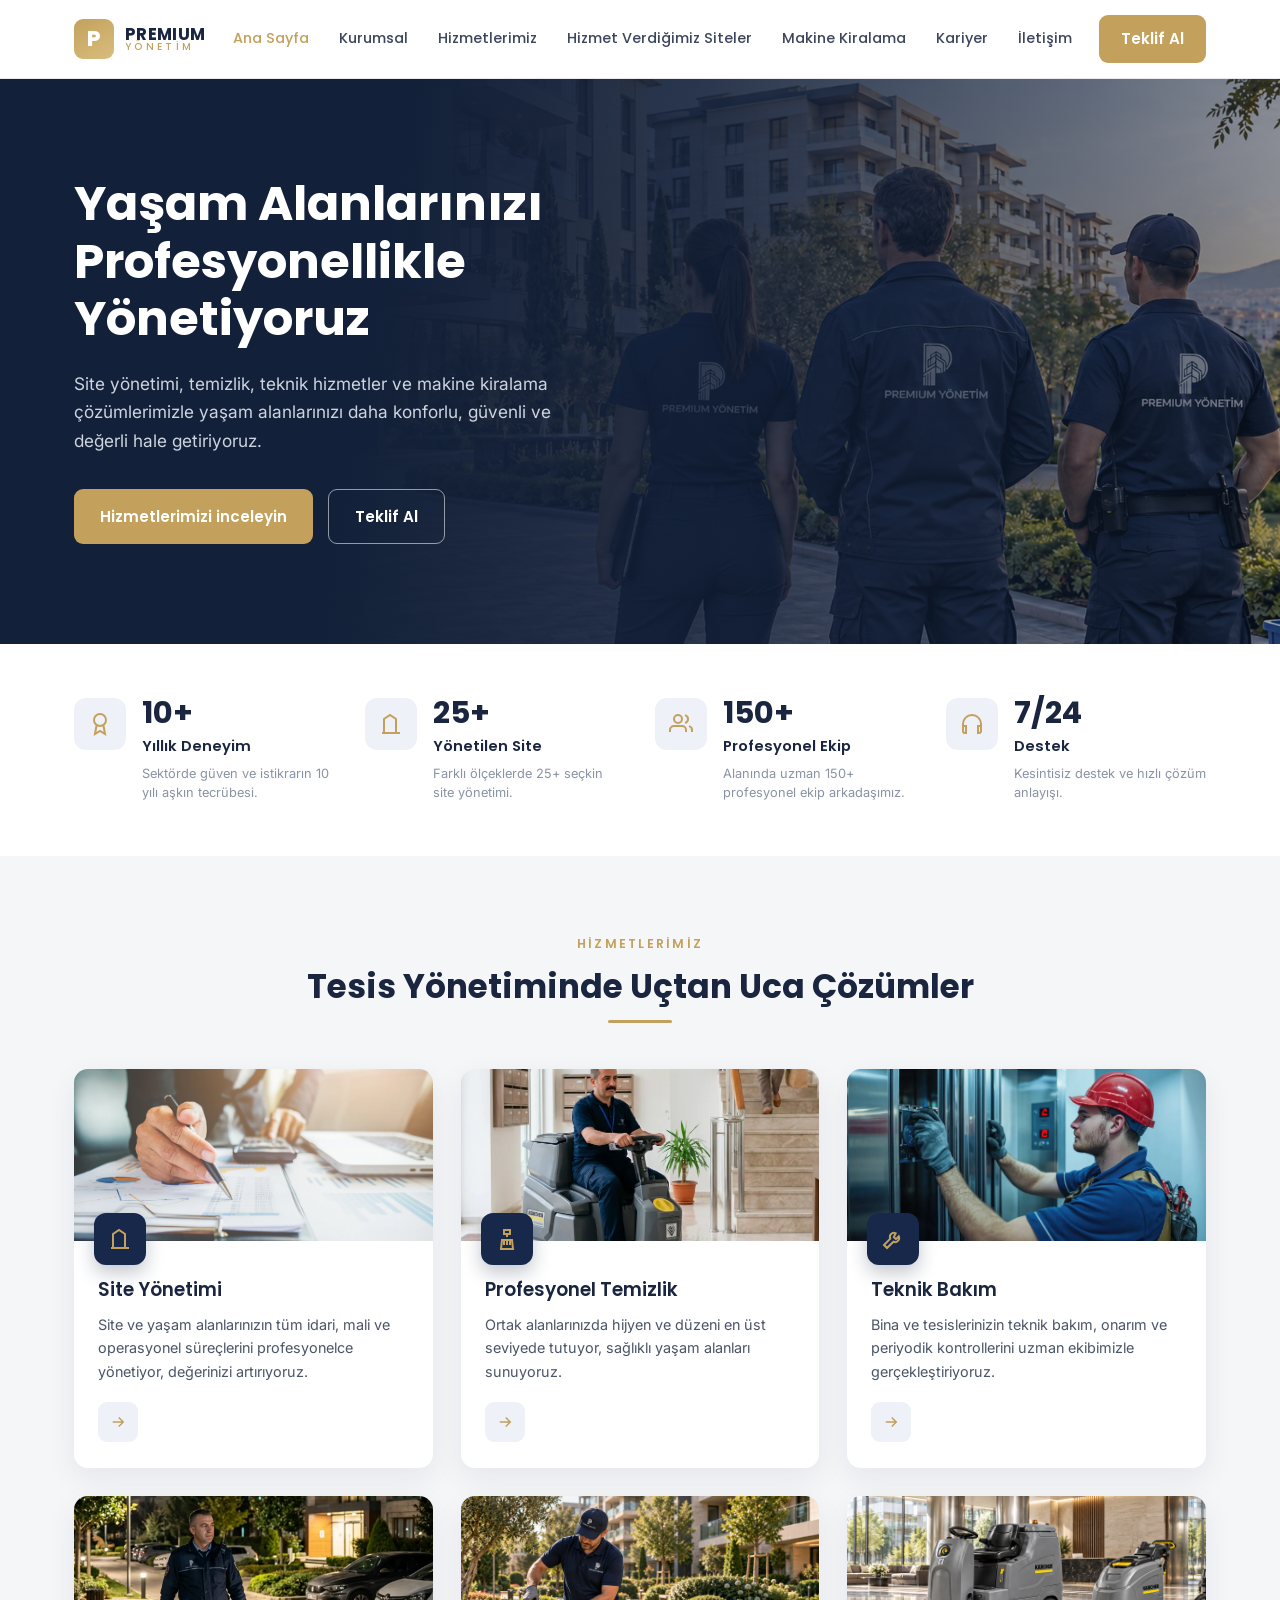
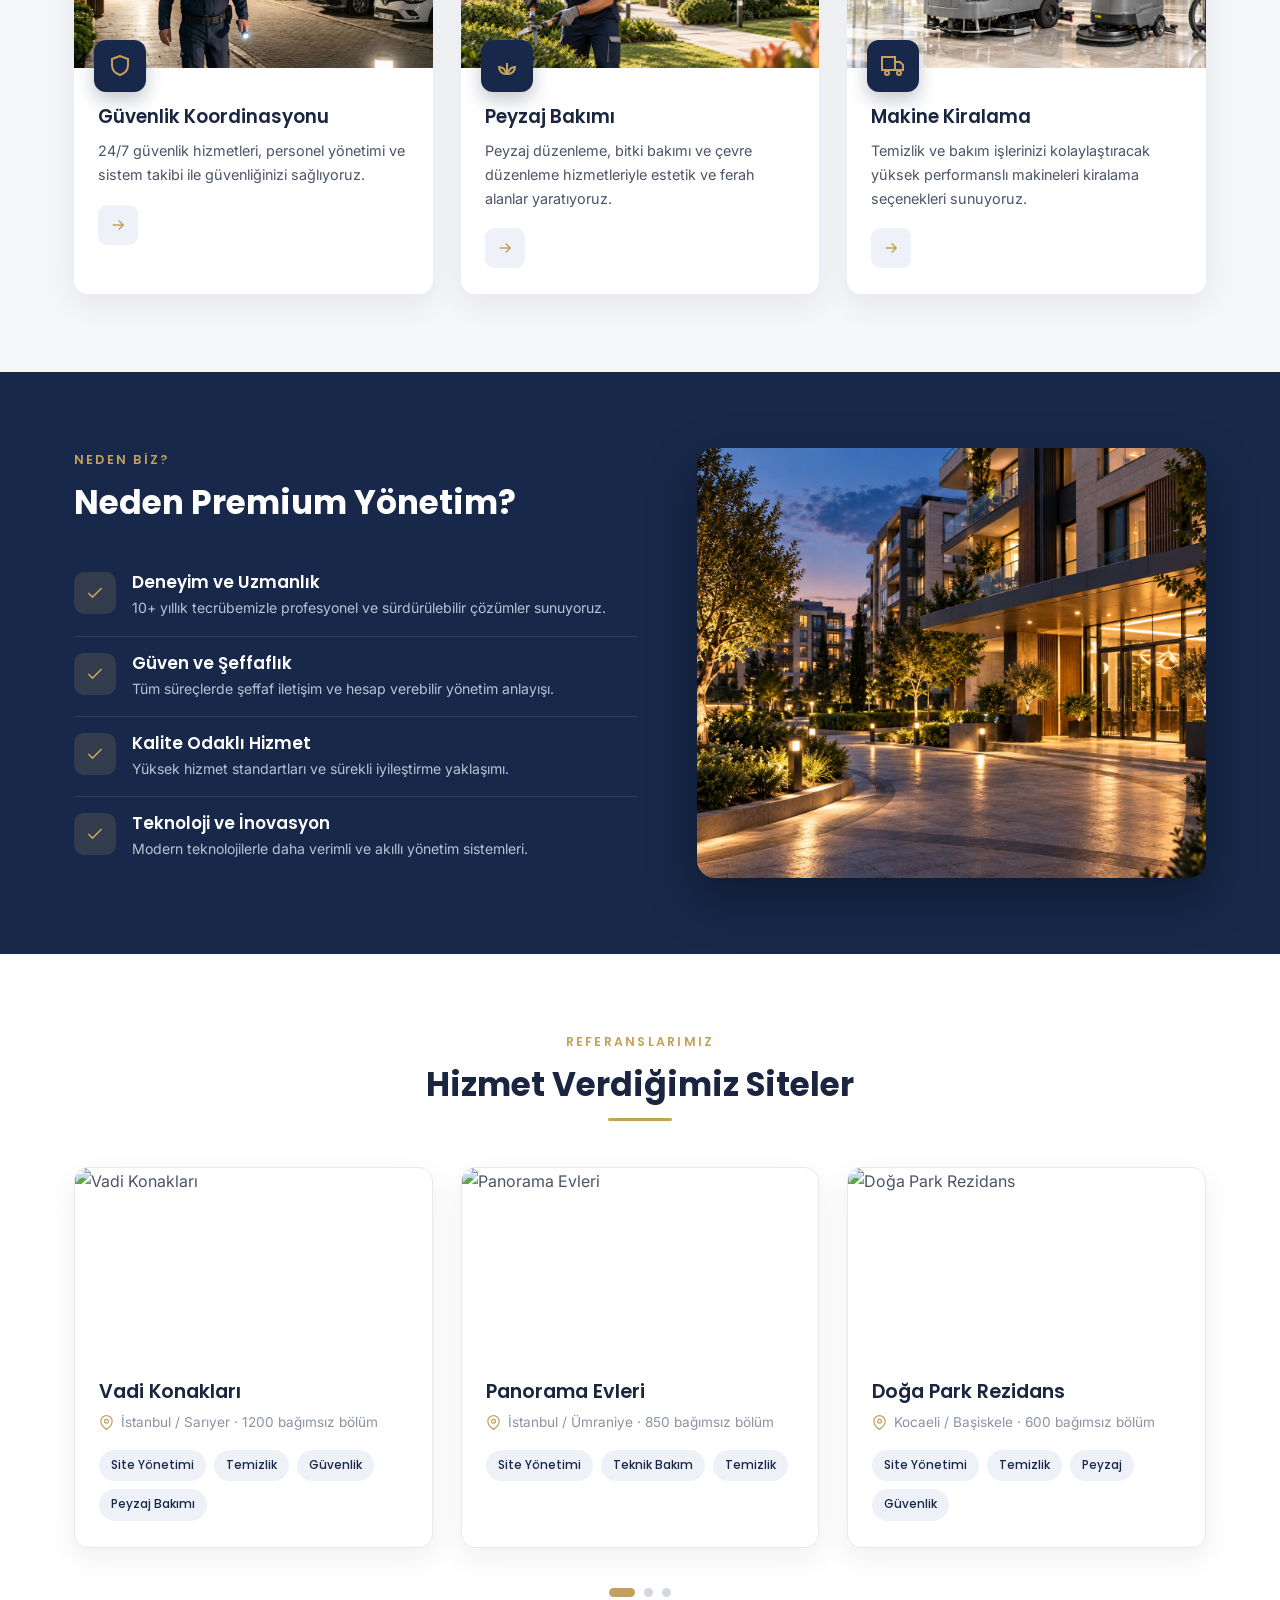
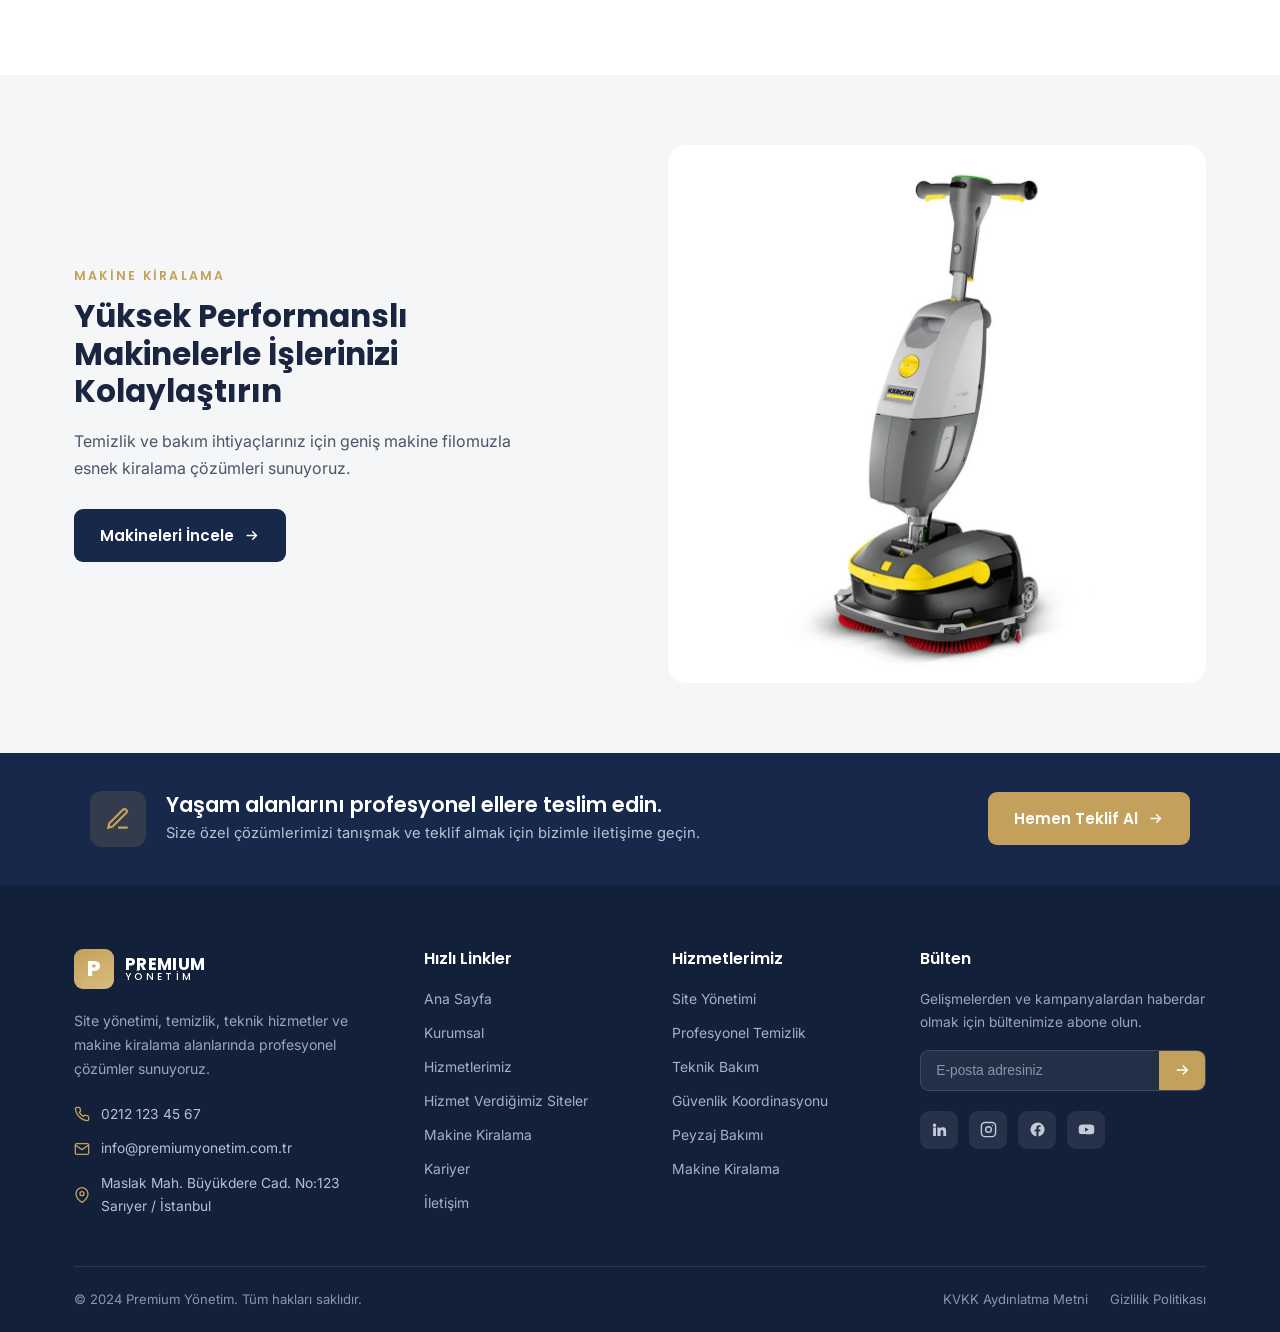
==== commit b90aa8a6: "Update website content, images and rental section" ====
--- a/index.html
+++ b/index.html
@@ -22,7 +22,7 @@
       <a href="index.html" class="active">Ana Sayfa</a>
       <a href="kurumsal.html">Kurumsal</a>
       <a href="hizmetlerimiz.html">Hizmetlerimiz</a>
-      <a href="#">Hizmet Verdiğimiz Siteler</a>
+      <a href="hizmet-verdigimiz-siteler.html">Hizmet Verdiğimiz Siteler</a>
       <a href="makine-kiralama.html">Makine Kiralama</a>
       <a href="kariyer.html">Kariyer</a>
       <a href="iletisim.html">İletişim</a>
@@ -37,7 +37,7 @@
 <!-- ============ HERO ============ -->
 <section class="hero">
   <div class="hero-bg">
-    <img src="https://picsum.photos/seed/premiumhero/1600/900" alt="">
+    <img src="banner-anasayfa.png" alt="">
   </div>
   <div class="container">
     <div class="hero-inner">
@@ -83,7 +83,7 @@
 
       <article class="svc-card">
         <div class="svc-img">
-          <img src="https://picsum.photos/seed/site1/600/400" alt="Site Yönetimi">
+          <img src="finans-aidat.webp" alt="Site Yönetimi">
           <div class="svc-icon"><svg viewBox="0 0 24 24" fill="none" stroke="currentColor" stroke-width="2"><path d="M3 21h18M5 21V7l6-4 6 4v14"/><path d="M9 9h.01M9 13h.01M13 9h.01M13 13h.01"/></svg></div>
         </div>
         <div class="svc-body">
@@ -95,7 +95,7 @@
 
       <article class="svc-card">
         <div class="svc-img">
-          <img src="https://picsum.photos/seed/clean1/600/400" alt="Profesyonel Temizlik">
+          <img src="temizlik-hizmetleri.webp" alt="Profesyonel Temizlik">
           <div class="svc-icon"><svg viewBox="0 0 24 24" fill="none" stroke="currentColor" stroke-width="2"><path d="M9 3h6v4H9zM12 7v3M6 22h12l-1-9H7z"/><path d="M9 13v5M12 13v5M15 13v5"/></svg></div>
         </div>
         <div class="svc-body">
@@ -107,7 +107,7 @@
 
       <article class="svc-card">
         <div class="svc-img">
-          <img src="https://picsum.photos/seed/tech1/600/400" alt="Teknik Bakım">
+          <img src="teknik-bakim-onarim.webp" alt="Teknik Bakım">
           <div class="svc-icon"><svg viewBox="0 0 24 24" fill="none" stroke="currentColor" stroke-width="2"><path d="M14.7 6.3a4 4 0 0 0-5.4 5.3L3 18l3 3 6.4-6.3a4 4 0 0 0 5.3-5.4l-2.8 2.8-2.1-2.1z"/></svg></div>
         </div>
         <div class="svc-body">
@@ -119,7 +119,7 @@
 
       <article class="svc-card">
         <div class="svc-img">
-          <img src="https://picsum.photos/seed/security1/600/400" alt="Güvenlik Koordinasyonu">
+          <img src="guvenlik-hizmetleri.webp" alt="Güvenlik Koordinasyonu">
           <div class="svc-icon"><svg viewBox="0 0 24 24" fill="none" stroke="currentColor" stroke-width="2"><path d="M12 2 4 5v6c0 5 3.4 8.5 8 10 4.6-1.5 8-5 8-10V5z"/></svg></div>
         </div>
         <div class="svc-body">
@@ -131,7 +131,7 @@
 
       <article class="svc-card">
         <div class="svc-img">
-          <img src="https://picsum.photos/seed/garden1/600/400" alt="Peyzaj Bakımı">
+          <img src="peyzaj-ve-cevre-bakimi.png" alt="Peyzaj Bakımı">
           <div class="svc-icon"><svg viewBox="0 0 24 24" fill="none" stroke="currentColor" stroke-width="2"><path d="M11 20A7 7 0 0 1 4 13c4 0 7 3 7 7zM13 20a7 7 0 0 1 7-7c0 4-3 7-7 7zM12 20V9"/></svg></div>
         </div>
         <div class="svc-body">
@@ -143,7 +143,7 @@
 
       <article class="svc-card">
         <div class="svc-img">
-          <img src="https://picsum.photos/seed/machine1/600/400" alt="Makine Kiralama">
+          <img src="banner-makine-kiralama.png" alt="Makine Kiralama">
           <div class="svc-icon"><svg viewBox="0 0 24 24" fill="none" stroke="currentColor" stroke-width="2"><path d="M1 3h13v13H1zM14 8h5l3 3v5h-8"/><circle cx="6" cy="19" r="2"/><circle cx="18" cy="19" r="2"/></svg></div>
         </div>
         <div class="svc-body">
@@ -181,7 +181,7 @@
       </div>
     </div>
     <div class="why-visual">
-      <img src="https://picsum.photos/seed/nightbuilding/800/900" alt="Modern yaşam alanı">
+      <img src="neden-biz-gorsel.png" alt="Modern yaşam alanı">
     </div>
   </div>
 </section>
@@ -240,7 +240,7 @@
       </a>
     </div>
     <div class="rental-visual">
-      <img src="https://picsum.photos/seed/cleaningmachines/800/520" alt="Temizlik makineleri">
+      <img src="urun-karcher-kmop46-zemin-temizleme.webp" alt="Temizlik makineleri">
     </div>
   </div>
 </section>
@@ -282,7 +282,7 @@
         <h4>Hızlı Linkler</h4>
         <div class="foot-links">
           <a href="index.html">Ana Sayfa</a><a href="kurumsal.html">Kurumsal</a><a href="hizmetlerimiz.html">Hizmetlerimiz</a>
-          <a href="#">Hizmet Verdiğimiz Siteler</a><a href="makine-kiralama.html">Makine Kiralama</a>
+          <a href="hizmet-verdigimiz-siteler.html">Hizmet Verdiğimiz Siteler</a><a href="makine-kiralama.html">Makine Kiralama</a>
           <a href="kariyer.html">Kariyer</a><a href="iletisim.html">İletişim</a>
         </div>
       </div>
--- a/style.css
+++ b/style.css
@@ -481,8 +481,8 @@
 .machine-grid{display:grid;grid-template-columns:repeat(3,1fr);gap:28px}
 .machine-card{background:#fff;border:1px solid var(--line);border-radius:var(--radius);overflow:hidden;box-shadow:var(--shadow);transition:transform .2s,box-shadow .2s;display:flex;flex-direction:column}
 .machine-card:hover{transform:translateY(-5px);box-shadow:var(--shadow-hover)}
-.machine-img{height:190px;position:relative;background:var(--bg)}
-.machine-img img{width:100%;height:100%;object-fit:cover}
+.machine-img{aspect-ratio:3/4;height:auto;position:relative;background:var(--bg);display:flex;align-items:center;justify-content:center;padding:14px}
+.machine-img img{width:100%;height:100%;object-fit:contain;object-position:center}
 .machine-badge{position:absolute;top:14px;left:14px;background:var(--gold);color:#fff;font-family:'Poppins';font-weight:600;font-size:.72rem;padding:5px 12px;border-radius:20px}
 .machine-body{padding:22px 22px 24px;display:flex;flex-direction:column;flex:1}
 .machine-body h3{font-size:1.02rem;font-weight:600;margin-bottom:14px}
@@ -499,10 +499,16 @@
 .machine-price-period{font-size:.7rem;color:var(--muted);margin-bottom:4px}
 .machine-price-amount{font-family:'Poppins';font-weight:700;font-size:.92rem;color:var(--ink)}
 .machine-price-from{font-size:.66rem;color:var(--muted)}
-.machine-actions{display:flex;gap:10px;margin-top:auto}
+.machine-actions{display:flex;gap:10px}
 .machine-actions .btn{flex:1;padding:11px 10px;font-size:.8rem;justify-content:center}
 .btn-outline-navy{background:#fff;color:var(--navy);border:1.5px solid var(--line)}
 .btn-outline-navy:hover{border-color:var(--navy)}
+.machine-price-single{text-align:center;border-top:1px solid var(--line);border-bottom:1px solid var(--line);padding:14px 0;margin-top:auto;margin-bottom:18px}
+.machine-price-single .machine-price-period{font-size:.74rem;color:var(--muted);margin-bottom:4px}
+.machine-price-single .machine-price-amount{font-family:'Poppins';font-weight:700;font-size:1.2rem;color:var(--ink)}
+.machine-price-quote{text-align:center;border-top:1px solid var(--line);border-bottom:1px solid var(--line);padding:16px 0;margin-top:auto;margin-bottom:18px}
+.machine-price-quote .machine-price-quote-label{font-family:'Poppins';font-weight:700;font-size:.95rem;color:var(--gold)}
+.machine-price-quote .machine-price-quote-note{font-size:.72rem;color:var(--muted);margin-top:3px}
 
 .spotlight-grid{display:grid;grid-template-columns:1fr 1fr;gap:50px;align-items:center}
 .spotlight-card{background:#fff;border:1px solid var(--line);border-radius:var(--radius);padding:26px;box-shadow:var(--shadow);display:flex;gap:22px;align-items:center}
@@ -611,6 +617,13 @@
 .region-link{display:inline-flex;align-items:center;gap:6px;font-family:'Poppins';font-weight:600;font-size:.85rem;color:var(--gold)}
 .region-link svg{width:14px;height:14px}
 
+.region-icon-card{background:#fff;border:1px solid var(--line);border-radius:var(--radius);padding:28px 22px;text-align:center;box-shadow:var(--shadow);transition:transform .2s,box-shadow .2s}
+.region-icon-card:hover{transform:translateY(-5px);box-shadow:var(--shadow-hover)}
+.region-icon-card .region-body{padding:0}
+.region-icon-card .region-link{justify-content:center}
+.region-icon{width:52px;height:52px;border-radius:12px;background:var(--icon-tile);color:var(--gold);display:grid;place-items:center;margin:0 auto 18px}
+.region-icon svg{width:24px;height:24px}
+
 .cta-ico.wa-ico{background:rgba(37,211,102,.18);color:#25d366}
 
 @media(max-width:992px){
@@ -621,3 +634,51 @@
 @media(max-width:640px){
   .contact-info-grid,.region-grid{grid-template-columns:1fr!important}
 }
+
+/* ===== HİZMET VERDİĞİMİZ SİTELER SAYFASI ===== */
+.featured-ref{background:var(--navy);color:#fff;border-radius:var(--radius);overflow:hidden;display:grid;grid-template-columns:1fr 1.3fr}
+.featured-ref-img{min-height:320px}
+.featured-ref-img img{width:100%;height:100%;object-fit:cover}
+.featured-ref-body{padding:36px 34px}
+.featured-ref-body .eyebrow{text-align:left}
+.featured-ref-body h3{color:#fff;font-size:1.5rem;margin-bottom:14px}
+.featured-ref-meta{display:flex;gap:22px;margin-bottom:26px;font-size:.88rem;color:#cdd4e0;flex-wrap:wrap}
+.featured-ref-meta span{display:flex;align-items:center;gap:7px}
+.featured-ref-meta svg{width:16px;height:16px;color:var(--gold);flex:none}
+.featured-ref-cols{display:grid;grid-template-columns:1fr 1fr;gap:30px}
+.featured-ref-col h4{color:var(--gold);font-family:'Poppins';font-weight:600;font-size:.76rem;letter-spacing:.1em;text-transform:uppercase;margin-bottom:14px}
+.featured-ref-col .check-item{color:#dfe4ee;font-size:.85rem}
+.featured-stat{display:flex;align-items:center;gap:12px;margin-bottom:14px}
+.featured-stat:last-child{margin-bottom:0}
+.featured-stat-ico{flex:none;width:36px;height:36px;border-radius:9px;background:rgba(195,161,92,.16);color:var(--gold);display:grid;place-items:center}
+.featured-stat-ico svg{width:17px;height:17px}
+.featured-stat-num{font-family:'Poppins';font-weight:700;color:#fff;font-size:1rem}
+.featured-stat-label{font-size:.78rem;color:#b9c2d4}
+
+.network-grid{display:grid;grid-template-columns:1fr 1fr;gap:56px;align-items:center}
+.network-grid .eyebrow{text-align:left}
+.network-grid h2{text-align:left;font-size:1.95rem;margin-bottom:18px;max-width:480px}
+.network-text>p{margin-bottom:24px;max-width:480px}
+.network-list{display:flex;flex-direction:column;gap:14px}
+
+.map-graphic{position:relative;background:linear-gradient(160deg,#eef1f7,#e4e9f2);border-radius:18px;height:360px;overflow:hidden;box-shadow:var(--shadow)}
+.map-pin{position:absolute;display:flex;flex-direction:column;align-items:center;gap:6px;transform:translate(-50%,-100%)}
+.map-pin-dot{width:16px;height:16px;border-radius:50% 50% 50% 0;background:var(--gold);transform:rotate(-45deg);box-shadow:0 4px 10px rgba(195,161,92,.4)}
+.map-pin-label{background:#fff;padding:4px 10px;border-radius:6px;font-family:'Poppins';font-weight:600;font-size:.72rem;color:var(--ink);box-shadow:var(--shadow);white-space:nowrap}
+
+.testi-grid{display:grid;grid-template-columns:repeat(3,1fr);gap:28px}
+.testi-card{background:#fff;border:1px solid var(--line);border-radius:var(--radius);padding:30px 26px;box-shadow:var(--shadow)}
+.testi-quote-ico{color:var(--gold);width:26px;height:26px;margin-bottom:16px}
+.testi-text{font-size:.9rem;color:var(--text);margin-bottom:22px;line-height:1.7}
+.testi-footer{display:flex;align-items:center;gap:12px}
+.testi-avatar{width:44px;height:44px;border-radius:50%;flex:none;background:var(--navy);color:var(--gold);display:grid;place-items:center;font-family:'Poppins';font-weight:700;font-size:.9rem}
+.testi-name{font-weight:600;font-size:.9rem;color:var(--ink);font-family:'Poppins'}
+.testi-role{font-size:.76rem;color:var(--muted)}
+.testi-stars{color:var(--gold);font-size:.8rem;margin-top:4px}
+
+@media(max-width:992px){
+  .featured-ref{grid-template-columns:1fr!important}
+  .featured-ref-cols{grid-template-columns:1fr!important}
+  .network-grid{grid-template-columns:1fr!important}
+  .testi-grid{grid-template-columns:1fr!important}
+}
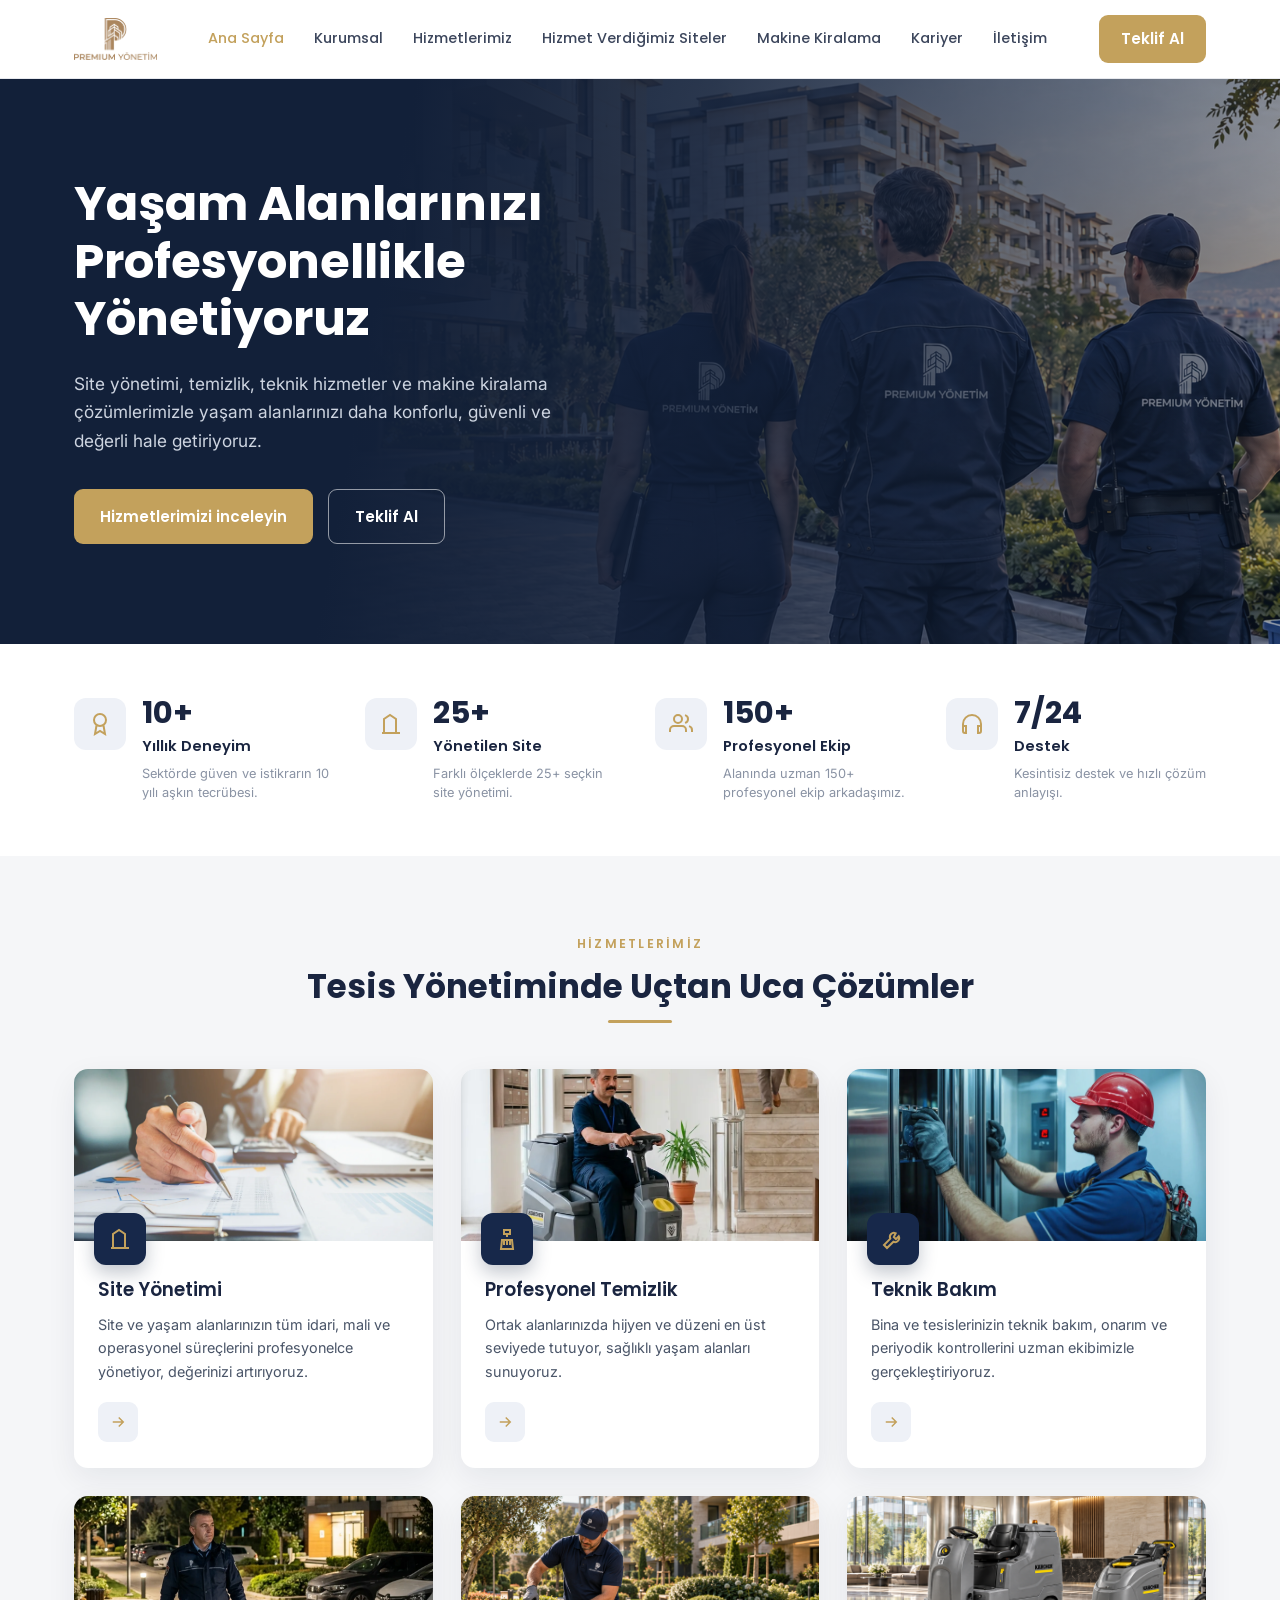
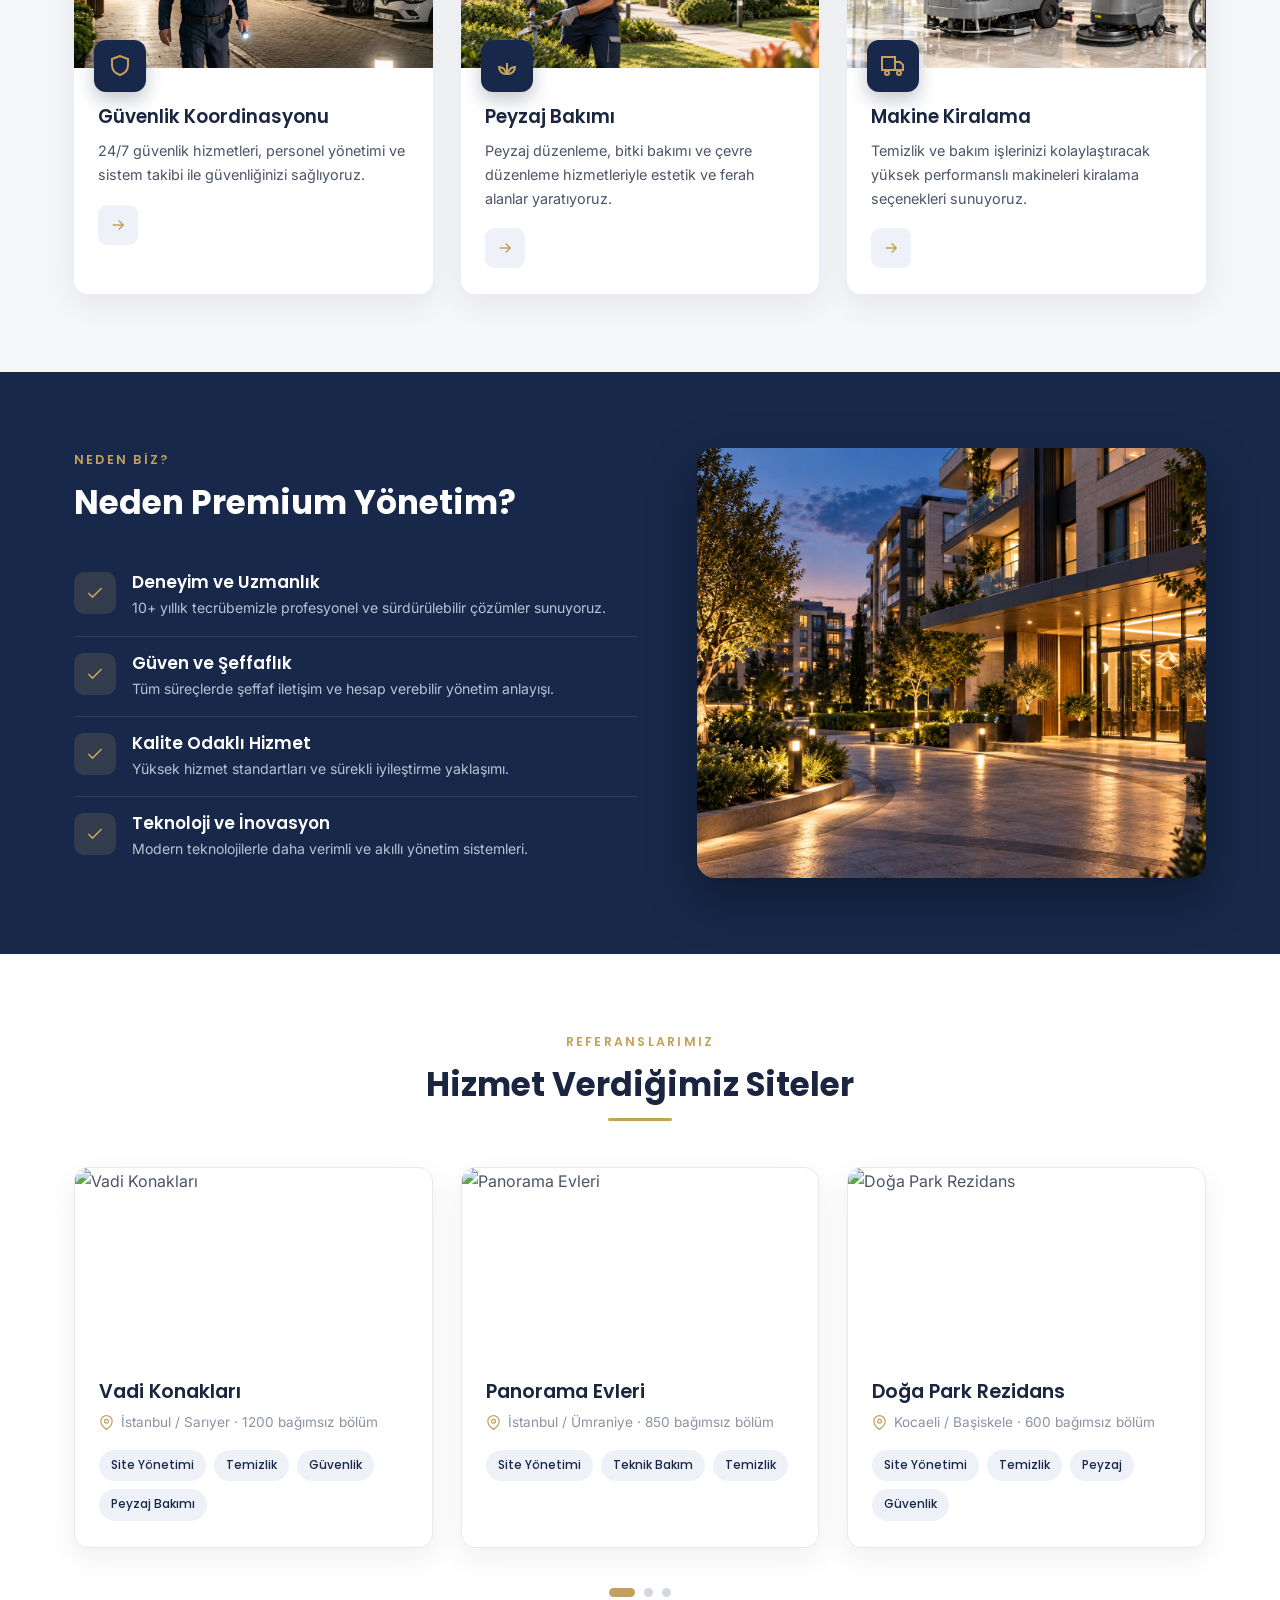
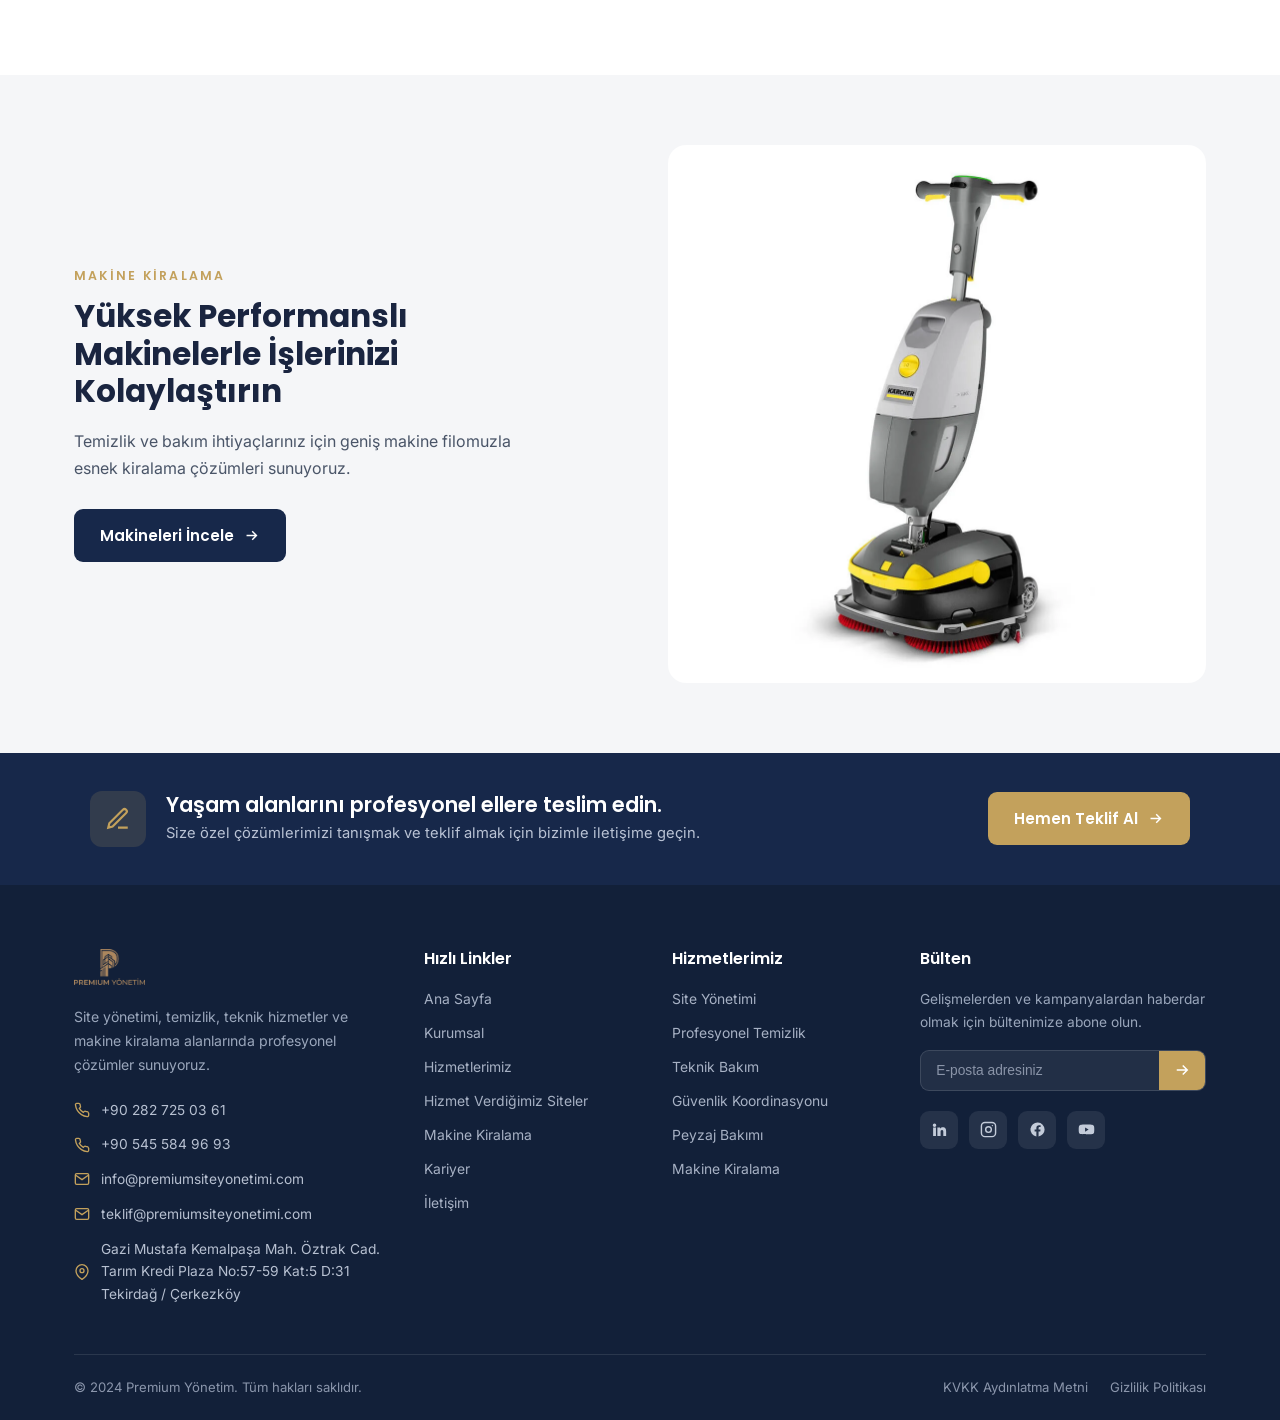
==== commit c583e6c5: "Add real logo, certificates, team photos and fix mobile spacing - Replace CSS-based logo with real P" ====
--- a/index.html
+++ b/index.html
@@ -15,8 +15,7 @@
 <header class="nav">
   <div class="container nav-inner">
     <a href="#" class="logo">
-      <div class="logo-mark">P</div>
-      <div class="logo-text">PREMIUM<span>YÖNETİM</span></div>
+      <img src="premium-yonetim-logo.png" alt="Premium Yönetim">
     </a>
     <nav class="nav-links">
       <a href="index.html" class="active">Ana Sayfa</a>
@@ -267,14 +266,15 @@
     <div class="foot-grid">
       <div class="foot-about">
         <div class="foot-logo">
-          <div class="logo-mark">P</div>
-          <div class="logo-text">PREMIUM<span>YÖNETİM</span></div>
+          <img src="premium-yonetim-logo.png" alt="Premium Yönetim">
         </div>
         <p>Site yönetimi, temizlik, teknik hizmetler ve makine kiralama alanlarında profesyonel çözümler sunuyoruz.</p>
         <div class="foot-contact">
-          <a href="tel:02121234567"><svg viewBox="0 0 24 24" fill="none" stroke="currentColor" stroke-width="2"><path d="M22 16.9v3a2 2 0 0 1-2.2 2 19.8 19.8 0 0 1-8.6-3 19.5 19.5 0 0 1-6-6 19.8 19.8 0 0 1-3-8.6A2 2 0 0 1 4.1 2h3a2 2 0 0 1 2 1.7c.1.9.3 1.8.6 2.6a2 2 0 0 1-.5 2.1L8 9.6a16 16 0 0 0 6 6l1.2-1.2a2 2 0 0 1 2.1-.5c.8.3 1.7.5 2.6.6a2 2 0 0 1 1.7 2z"/></svg> 0212 123 45 67</a>
-          <a href="mailto:info@premiumyonetim.com.tr"><svg viewBox="0 0 24 24" fill="none" stroke="currentColor" stroke-width="2"><rect x="2" y="4" width="20" height="16" rx="2"/><path d="m22 6-10 7L2 6"/></svg> info@premiumyonetim.com.tr</a>
-          <a href="#"><svg viewBox="0 0 24 24" fill="none" stroke="currentColor" stroke-width="2"><path d="M21 10c0 7-9 13-9 13s-9-6-9-13a9 9 0 0 1 18 0z"/><circle cx="12" cy="10" r="3"/></svg> Maslak Mah. Büyükdere Cad. No:123 Sarıyer / İstanbul</a>
+          <a href="tel:+902827250361"><svg viewBox="0 0 24 24" fill="none" stroke="currentColor" stroke-width="2"><path d="M22 16.9v3a2 2 0 0 1-2.2 2 19.8 19.8 0 0 1-8.6-3 19.5 19.5 0 0 1-6-6 19.8 19.8 0 0 1-3-8.6A2 2 0 0 1 4.1 2h3a2 2 0 0 1 2 1.7c.1.9.3 1.8.6 2.6a2 2 0 0 1-.5 2.1L8 9.6a16 16 0 0 0 6 6l1.2-1.2a2 2 0 0 1 2.1-.5c.8.3 1.7.5 2.6.6a2 2 0 0 1 1.7 2z"/></svg> +90 282 725 03 61</a>
+          <a href="tel:+905455849693"><svg viewBox="0 0 24 24" fill="none" stroke="currentColor" stroke-width="2"><path d="M22 16.9v3a2 2 0 0 1-2.2 2 19.8 19.8 0 0 1-8.6-3 19.5 19.5 0 0 1-6-6 19.8 19.8 0 0 1-3-8.6A2 2 0 0 1 4.1 2h3a2 2 0 0 1 2 1.7c.1.9.3 1.8.6 2.6a2 2 0 0 1-.5 2.1L8 9.6a16 16 0 0 0 6 6l1.2-1.2a2 2 0 0 1 2.1-.5c.8.3 1.7.5 2.6.6a2 2 0 0 1 1.7 2z"/></svg> +90 545 584 96 93</a>
+          <a href="mailto:info@premiumsiteyonetimi.com"><svg viewBox="0 0 24 24" fill="none" stroke="currentColor" stroke-width="2"><rect x="2" y="4" width="20" height="16" rx="2"/><path d="m22 6-10 7L2 6"/></svg> info@premiumsiteyonetimi.com</a>
+          <a href="mailto:teklif@premiumsiteyonetimi.com"><svg viewBox="0 0 24 24" fill="none" stroke="currentColor" stroke-width="2"><rect x="2" y="4" width="20" height="16" rx="2"/><path d="m22 6-10 7L2 6"/></svg> teklif@premiumsiteyonetimi.com</a>
+          <a href="iletisim.html"><svg viewBox="0 0 24 24" fill="none" stroke="currentColor" stroke-width="2"><path d="M21 10c0 7-9 13-9 13s-9-6-9-13a9 9 0 0 1 18 0z"/><circle cx="12" cy="10" r="3"/></svg> Gazi Mustafa Kemalpaşa Mah. Öztrak Cad. Tarım Kredi Plaza No:57-59 Kat:5 D:31 Tekirdağ / Çerkezköy</a>
         </div>
       </div>
 
--- a/style.css
+++ b/style.css
@@ -53,13 +53,7 @@
 header.nav{position:sticky;top:0;z-index:50;background:#fff;border-bottom:1px solid var(--line)}
 .nav-inner{display:flex;align-items:center;justify-content:space-between;height:78px}
 .logo{display:flex;align-items:center;gap:11px}
-.logo-mark{
-  width:40px;height:40px;border-radius:9px;display:grid;place-items:center;
-  background:linear-gradient(150deg,var(--gold),#d9bd7e);color:#fff;
-  font-family:'Poppins';font-weight:800;font-size:1.3rem;
-}
-.logo-text{font-family:'Poppins';font-weight:700;font-size:1.05rem;color:var(--ink);letter-spacing:.02em;line-height:1}
-.logo-text span{display:block;font-size:.62rem;font-weight:500;letter-spacing:.34em;color:var(--gold)}
+.logo img{height:42px;width:auto;display:block}
 .nav-links{display:flex;gap:30px;align-items:center}
 .nav-links a{font-family:'Poppins';font-weight:500;font-size:.9rem;color:#3c465c;transition:color .15s}
 .nav-links a:hover,.nav-links a.active{color:var(--gold)}
@@ -182,7 +176,7 @@
 footer{background:var(--navy-deep);color:#c3cbd9;padding:64px 0 0}
 .foot-grid{display:grid;grid-template-columns:1.5fr 1fr 1fr 1.4fr;gap:44px;padding-bottom:48px}
 .foot-logo{display:flex;align-items:center;gap:11px;margin-bottom:20px}
-.foot-logo .logo-text,.foot-logo .logo-text span{color:#fff}
+.foot-logo img{height:36px;width:auto;display:block}
 .foot-about p{font-size:.88rem;color:#9aa6bb;margin-bottom:22px;line-height:1.7}
 .foot-contact{display:flex;flex-direction:column;gap:12px}
 .foot-contact a{display:flex;align-items:center;gap:11px;font-size:.86rem;color:#b7c0d1}
@@ -230,7 +224,14 @@
   .apply-grid{grid-template-columns:1fr!important}
 }
 @media(max-width:640px){
-  .stats-grid{grid-template-columns:1fr}
+  .stats-grid{grid-template-columns:repeat(2,1fr);gap:14px}
+  .stats{padding:32px 0}
+  .stat{gap:10px}
+  .stat-ico{width:38px;height:38px;border-radius:10px}
+  .stat-ico svg{width:18px;height:18px}
+  .stat-num{font-size:1.35rem}
+  .stat-label{font-size:.76rem;margin:3px 0 2px}
+  .stat-desc{font-size:.68rem;line-height:1.35}
   .cards-3{grid-template-columns:1fr}
   .hero-inner{padding:64px 0 68px}
   .hero h1{font-size:2rem}
@@ -247,12 +248,17 @@
 /* ===== KARİYER SAYFASI ===== */
 .section-alt{background:var(--bg);padding:78px 0}
 .section-white{background:#fff;padding:78px 0}
+@media(max-width:640px){
+  .section-alt,.section-white{padding:26px 0}
+}
 
 /* Yönetim ekibi kartları */
 .team-grid{display:grid;grid-template-columns:repeat(4,1fr);gap:28px}
 .team-card{background:#fff;border-radius:var(--radius);overflow:hidden;box-shadow:var(--shadow);text-align:center;padding-bottom:24px;transition:transform .2s,box-shadow .2s}
 .team-card:hover{transform:translateY(-5px);box-shadow:var(--shadow-hover)}
-.team-photo{height:220px}
+.team-photo{aspect-ratio:4/5;height:auto}
+.team-photo-placeholder{display:flex;align-items:center;justify-content:center;background:var(--navy)}
+.team-photo-placeholder span{font-family:'Poppins';font-weight:700;font-size:2.4rem;letter-spacing:.04em;color:var(--gold)}
 .team-photo img{width:100%;height:100%;object-fit:cover}
 .team-body{padding:20px 20px 0}
 .team-body h3{font-size:1.05rem;font-weight:600;margin-bottom:4px}
@@ -387,8 +393,8 @@
 .check-ico{flex:none;width:24px;height:24px;border-radius:50%;background:#e8f6ee;color:#2fa360;display:grid;place-items:center}
 .check-ico svg{width:14px;height:14px}
 .cert-grid{display:grid;grid-template-columns:repeat(4,1fr);gap:14px}
-.cert-badge{background:#fff;border:1px solid var(--line);border-radius:12px;padding:16px 10px;display:flex;flex-direction:column;align-items:center;text-align:center;box-shadow:var(--shadow)}
-.cert-badge img{width:100%;height:64px;object-fit:contain;margin-bottom:10px}
+.cert-badge{background:#fff;border:1px solid var(--line);border-radius:12px;padding:14px 10px;display:flex;flex-direction:column;align-items:center;text-align:center;box-shadow:var(--shadow)}
+.cert-badge img{width:100%;height:180px;object-fit:contain;margin-bottom:10px}
 .cert-badge span{font-size:.7rem;font-weight:600;color:var(--ink);font-family:'Poppins';line-height:1.4}
 
 @media(max-width:992px){
@@ -399,7 +405,29 @@
   .timeline-grid::before{display:none}
 }
 @media(max-width:640px){
-  .timeline-grid,.principle-grid,.stats-band-grid,.cert-grid{grid-template-columns:1fr!important}
+  .principle-grid{grid-template-columns:1fr!important}
+  .timeline-grid,.stats-band-grid{grid-template-columns:repeat(2,1fr)!important;gap:16px}
+  .cert-grid{grid-template-columns:1fr!important}
+  .timeline-item{padding:0}
+  .timeline-ico{width:44px;height:44px;margin:0 auto 10px}
+  .timeline-ico svg{width:19px;height:19px}
+  .timeline-year{font-size:.95rem;margin-bottom:3px}
+  .timeline-item h4{font-size:.88rem;margin-bottom:4px}
+  .timeline-item p{font-size:.74rem;line-height:1.4}
+  .stats-band{padding:32px 0}
+  .stats-band-ico{width:38px;height:38px;margin:0 auto 8px}
+  .stats-band-ico svg{width:17px;height:17px}
+  .stats-band-num{font-size:1.3rem}
+  .stats-band-label{font-size:.72rem}
+  .cert-badge img{height:260px}
+  .page-intro{padding:0 0 22px}
+  .page-intro h1{font-size:1.6rem;margin-bottom:10px}
+  .page-intro>p{font-size:.9rem;margin-bottom:16px}
+  .page-intro-img{height:190px}
+  .intro-grid{gap:22px}
+  .intro-visual{height:200px}
+  .mv-card{padding:26px 22px}
+  .mv-grid{gap:16px}
 }
 
 /* ===== HİZMETLERİMİZ SAYFASI ===== */
@@ -469,7 +497,13 @@
 }
 @media(max-width:640px){
   .svc-check-grid{grid-template-columns:1fr!important}
-  .process-grid{grid-template-columns:1fr!important}
+  .process-grid{grid-template-columns:repeat(2,1fr)!important;gap:22px 16px}
+  .process-circle-wrap{width:52px;margin:0 auto 10px}
+  .process-circle{width:52px;height:52px}
+  .process-circle svg{width:22px;height:22px}
+  .process-num{width:20px;height:20px;font-size:.66rem}
+  .process-item h4{font-size:.88rem;margin-bottom:4px}
+  .process-item p{font-size:.74rem;line-height:1.4}
 }
 
 /* ===== MAKİNE KİRALAMA SAYFASI ===== */
@@ -623,6 +657,7 @@
 .region-icon-card .region-link{justify-content:center}
 .region-icon{width:52px;height:52px;border-radius:12px;background:var(--icon-tile);color:var(--gold);display:grid;place-items:center;margin:0 auto 18px}
 .region-icon svg{width:24px;height:24px}
+.region-grid-single{grid-template-columns:1fr!important;max-width:340px;margin:0 auto}
 
 .cta-ico.wa-ico{background:rgba(37,211,102,.18);color:#25d366}
 
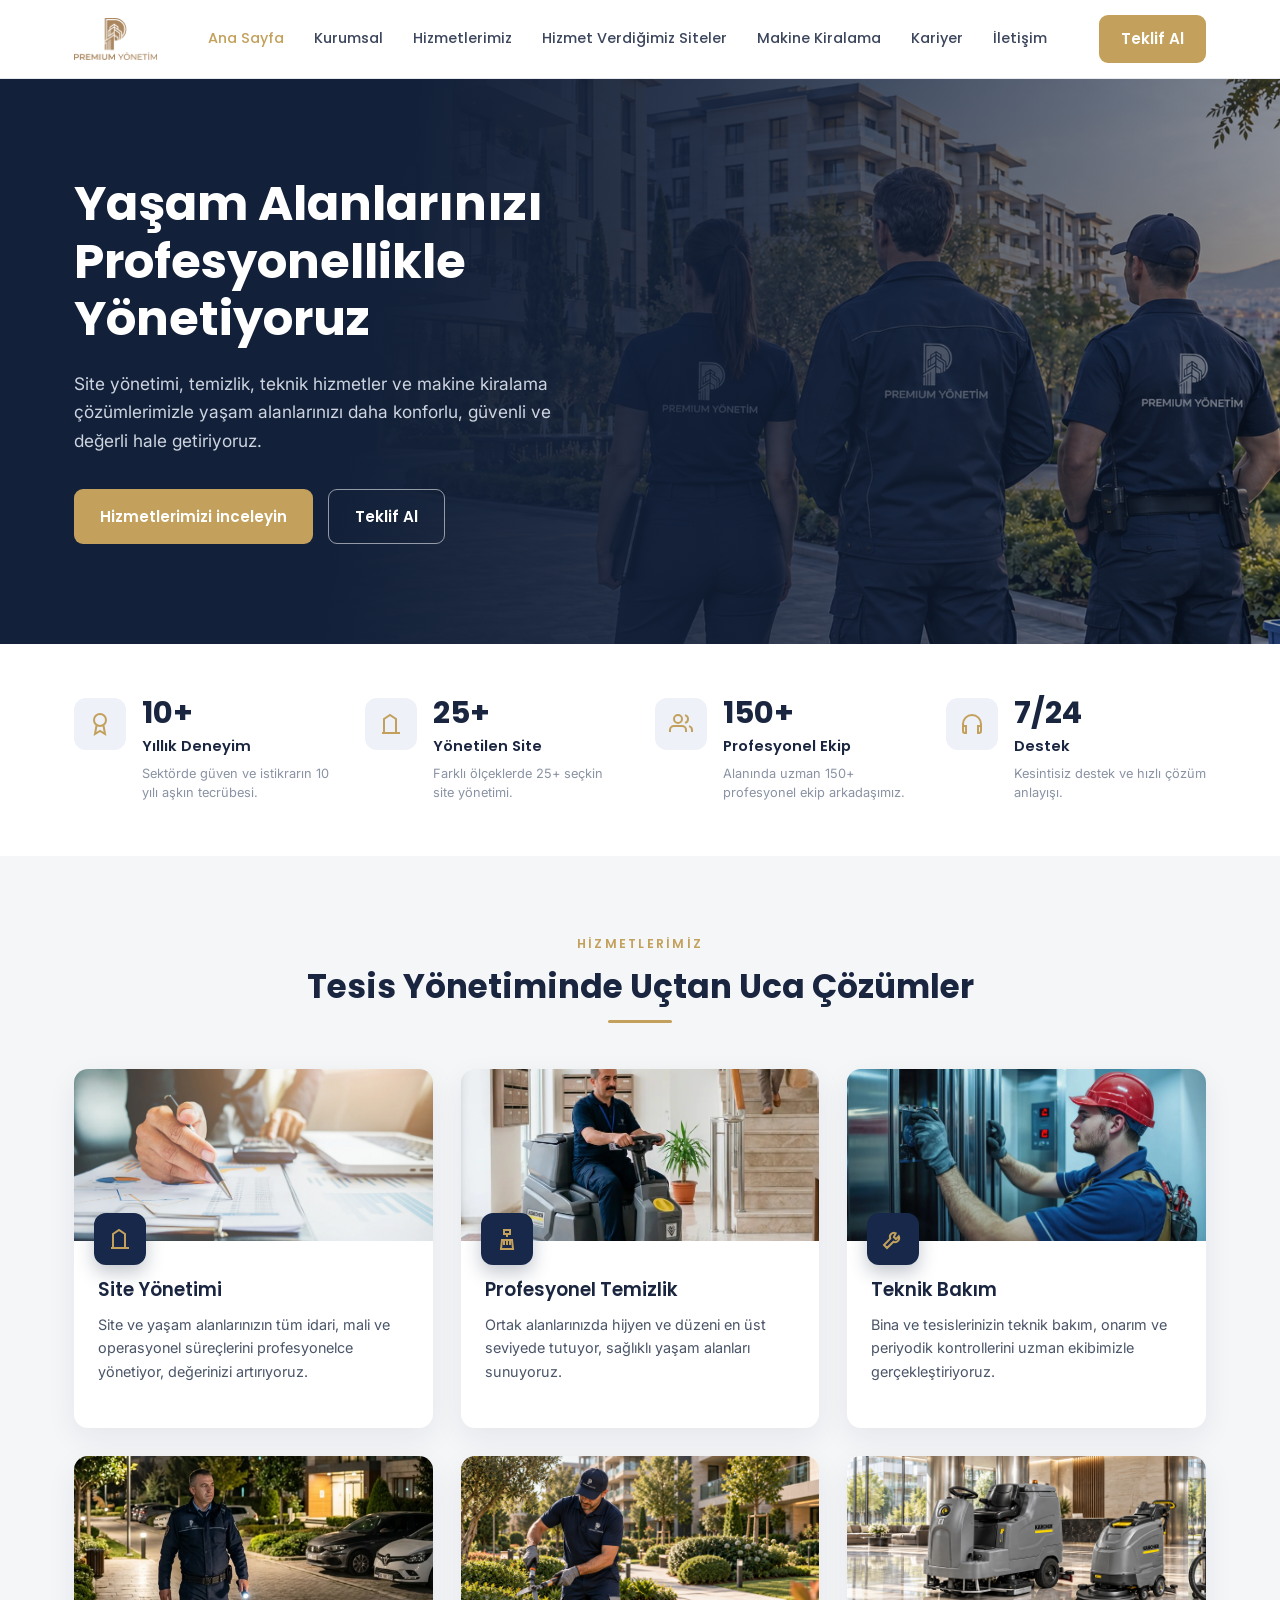
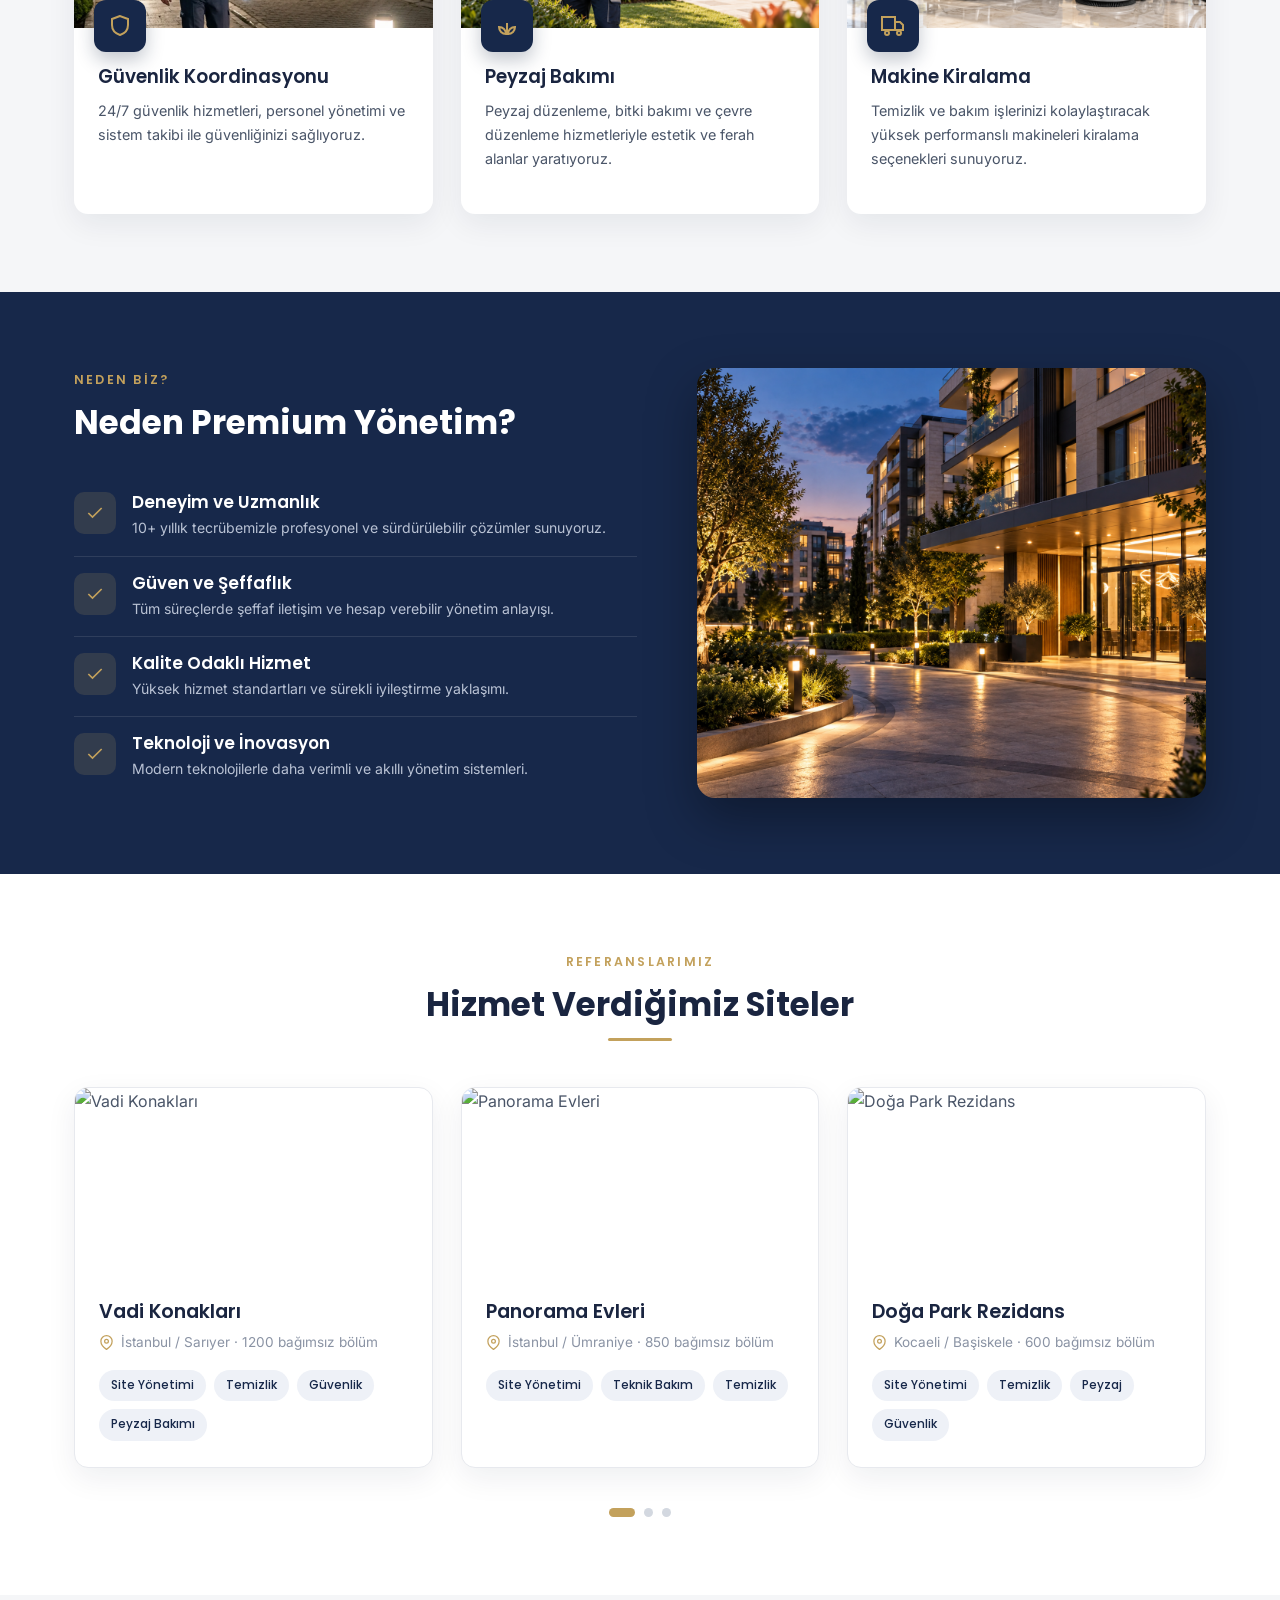
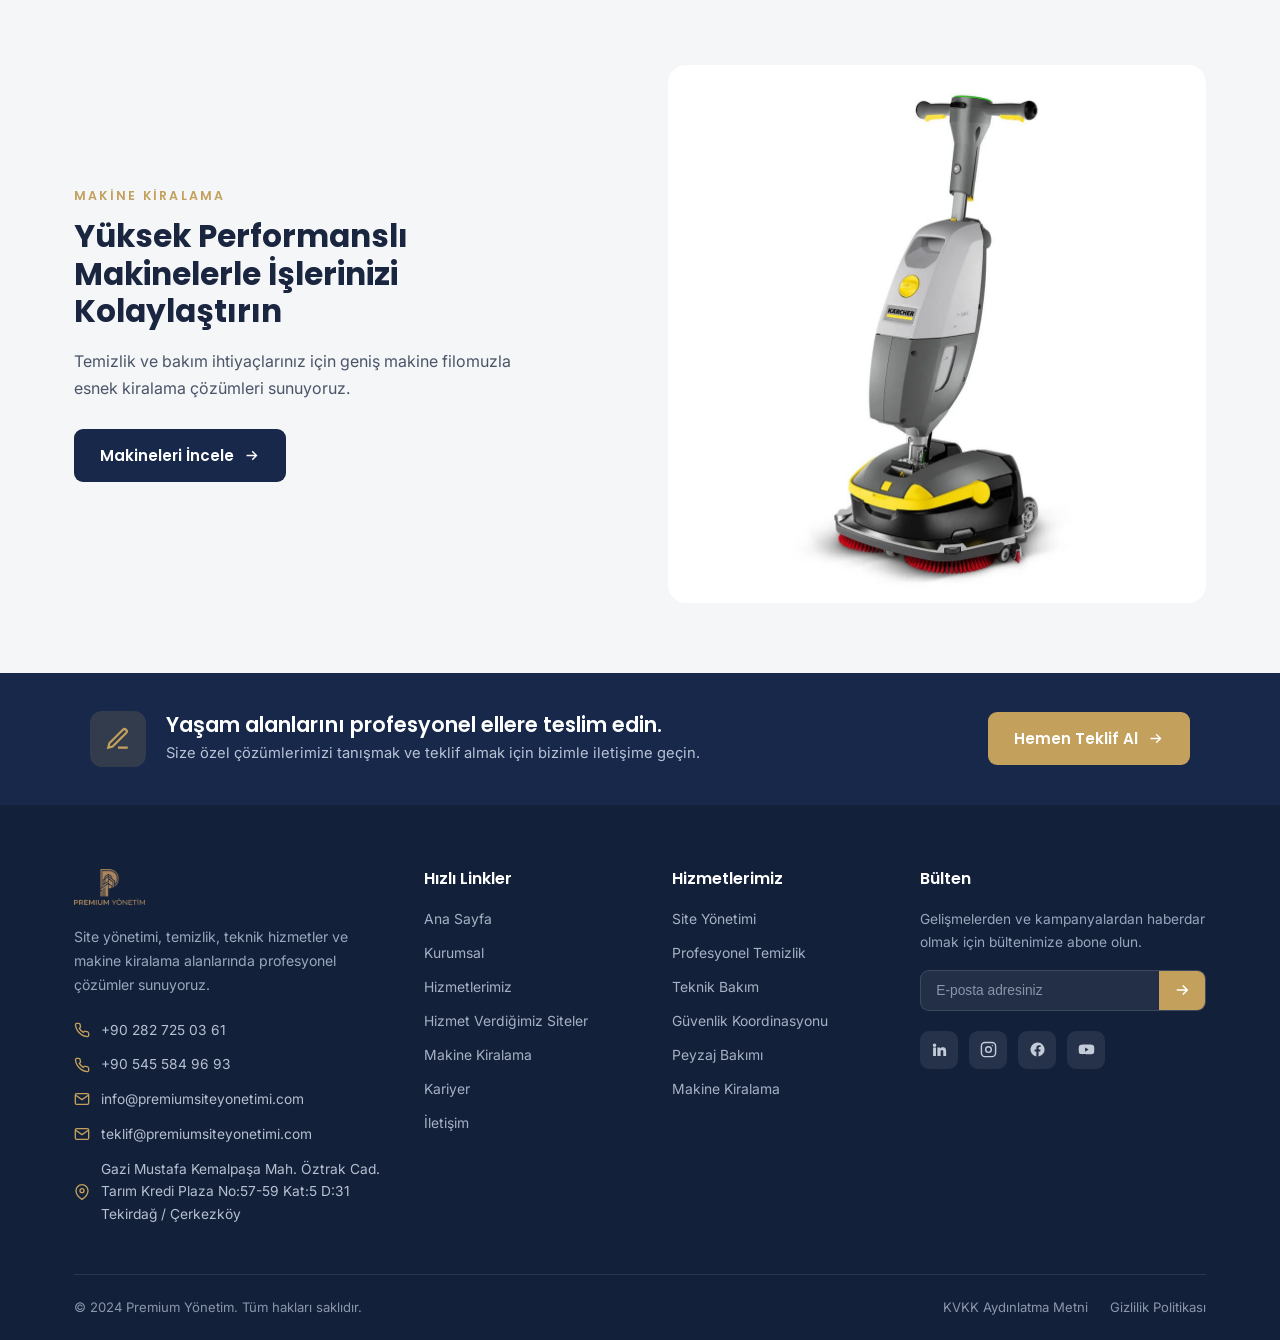
==== commit 29503a0d: "Update website content and responsive layout" ====
--- a/index.html
+++ b/index.html
@@ -88,7 +88,6 @@
         <div class="svc-body">
           <h3>Site Yönetimi</h3>
           <p>Site ve yaşam alanlarınızın tüm idari, mali ve operasyonel süreçlerini profesyonelce yönetiyor, değerinizi artırıyoruz.</p>
-          <a href="#" class="svc-link"><svg viewBox="0 0 24 24" fill="none" stroke="currentColor" stroke-width="2"><path d="M5 12h14M13 6l6 6-6 6"/></svg></a>
         </div>
       </article>
 
@@ -100,7 +99,6 @@
         <div class="svc-body">
           <h3>Profesyonel Temizlik</h3>
           <p>Ortak alanlarınızda hijyen ve düzeni en üst seviyede tutuyor, sağlıklı yaşam alanları sunuyoruz.</p>
-          <a href="#" class="svc-link"><svg viewBox="0 0 24 24" fill="none" stroke="currentColor" stroke-width="2"><path d="M5 12h14M13 6l6 6-6 6"/></svg></a>
         </div>
       </article>
 
@@ -112,7 +110,6 @@
         <div class="svc-body">
           <h3>Teknik Bakım</h3>
           <p>Bina ve tesislerinizin teknik bakım, onarım ve periyodik kontrollerini uzman ekibimizle gerçekleştiriyoruz.</p>
-          <a href="#" class="svc-link"><svg viewBox="0 0 24 24" fill="none" stroke="currentColor" stroke-width="2"><path d="M5 12h14M13 6l6 6-6 6"/></svg></a>
         </div>
       </article>
 
@@ -124,7 +121,6 @@
         <div class="svc-body">
           <h3>Güvenlik Koordinasyonu</h3>
           <p>24/7 güvenlik hizmetleri, personel yönetimi ve sistem takibi ile güvenliğinizi sağlıyoruz.</p>
-          <a href="#" class="svc-link"><svg viewBox="0 0 24 24" fill="none" stroke="currentColor" stroke-width="2"><path d="M5 12h14M13 6l6 6-6 6"/></svg></a>
         </div>
       </article>
 
@@ -136,7 +132,6 @@
         <div class="svc-body">
           <h3>Peyzaj Bakımı</h3>
           <p>Peyzaj düzenleme, bitki bakımı ve çevre düzenleme hizmetleriyle estetik ve ferah alanlar yaratıyoruz.</p>
-          <a href="#" class="svc-link"><svg viewBox="0 0 24 24" fill="none" stroke="currentColor" stroke-width="2"><path d="M5 12h14M13 6l6 6-6 6"/></svg></a>
         </div>
       </article>
 
@@ -148,7 +143,6 @@
         <div class="svc-body">
           <h3>Makine Kiralama</h3>
           <p>Temizlik ve bakım işlerinizi kolaylaştıracak yüksek performanslı makineleri kiralama seçenekleri sunuyoruz.</p>
-          <a href="#" class="svc-link"><svg viewBox="0 0 24 24" fill="none" stroke="currentColor" stroke-width="2"><path d="M5 12h14M13 6l6 6-6 6"/></svg></a>
         </div>
       </article>
 
--- a/style.css
+++ b/style.css
@@ -401,6 +401,7 @@
   .intro-grid,.mv-grid,.quality-grid{grid-template-columns:1fr!important}
   .timeline-grid,.principle-grid{grid-template-columns:repeat(2,1fr)!important}
   .stats-band-grid{grid-template-columns:repeat(2,1fr)!important;gap:26px}
+  .stats-band-item:last-child{grid-column:1/-1}
   .cert-grid{grid-template-columns:repeat(2,1fr)!important}
   .timeline-grid::before{display:none}
 }
@@ -671,6 +672,10 @@
 }
 
 /* ===== HİZMET VERDİĞİMİZ SİTELER SAYFASI ===== */
+.sites-grid{display:flex;flex-wrap:wrap;justify-content:center;gap:28px}
+.sites-grid .ref-card{flex:1 1 320px;max-width:360px}
+.ref-services-label{font-family:'Poppins';font-weight:600;font-size:.76rem;letter-spacing:.06em;text-transform:uppercase;color:var(--gold);margin-bottom:10px}
+
 .featured-ref{background:var(--navy);color:#fff;border-radius:var(--radius);overflow:hidden;display:grid;grid-template-columns:1fr 1.3fr}
 .featured-ref-img{min-height:320px}
 .featured-ref-img img{width:100%;height:100%;object-fit:cover}
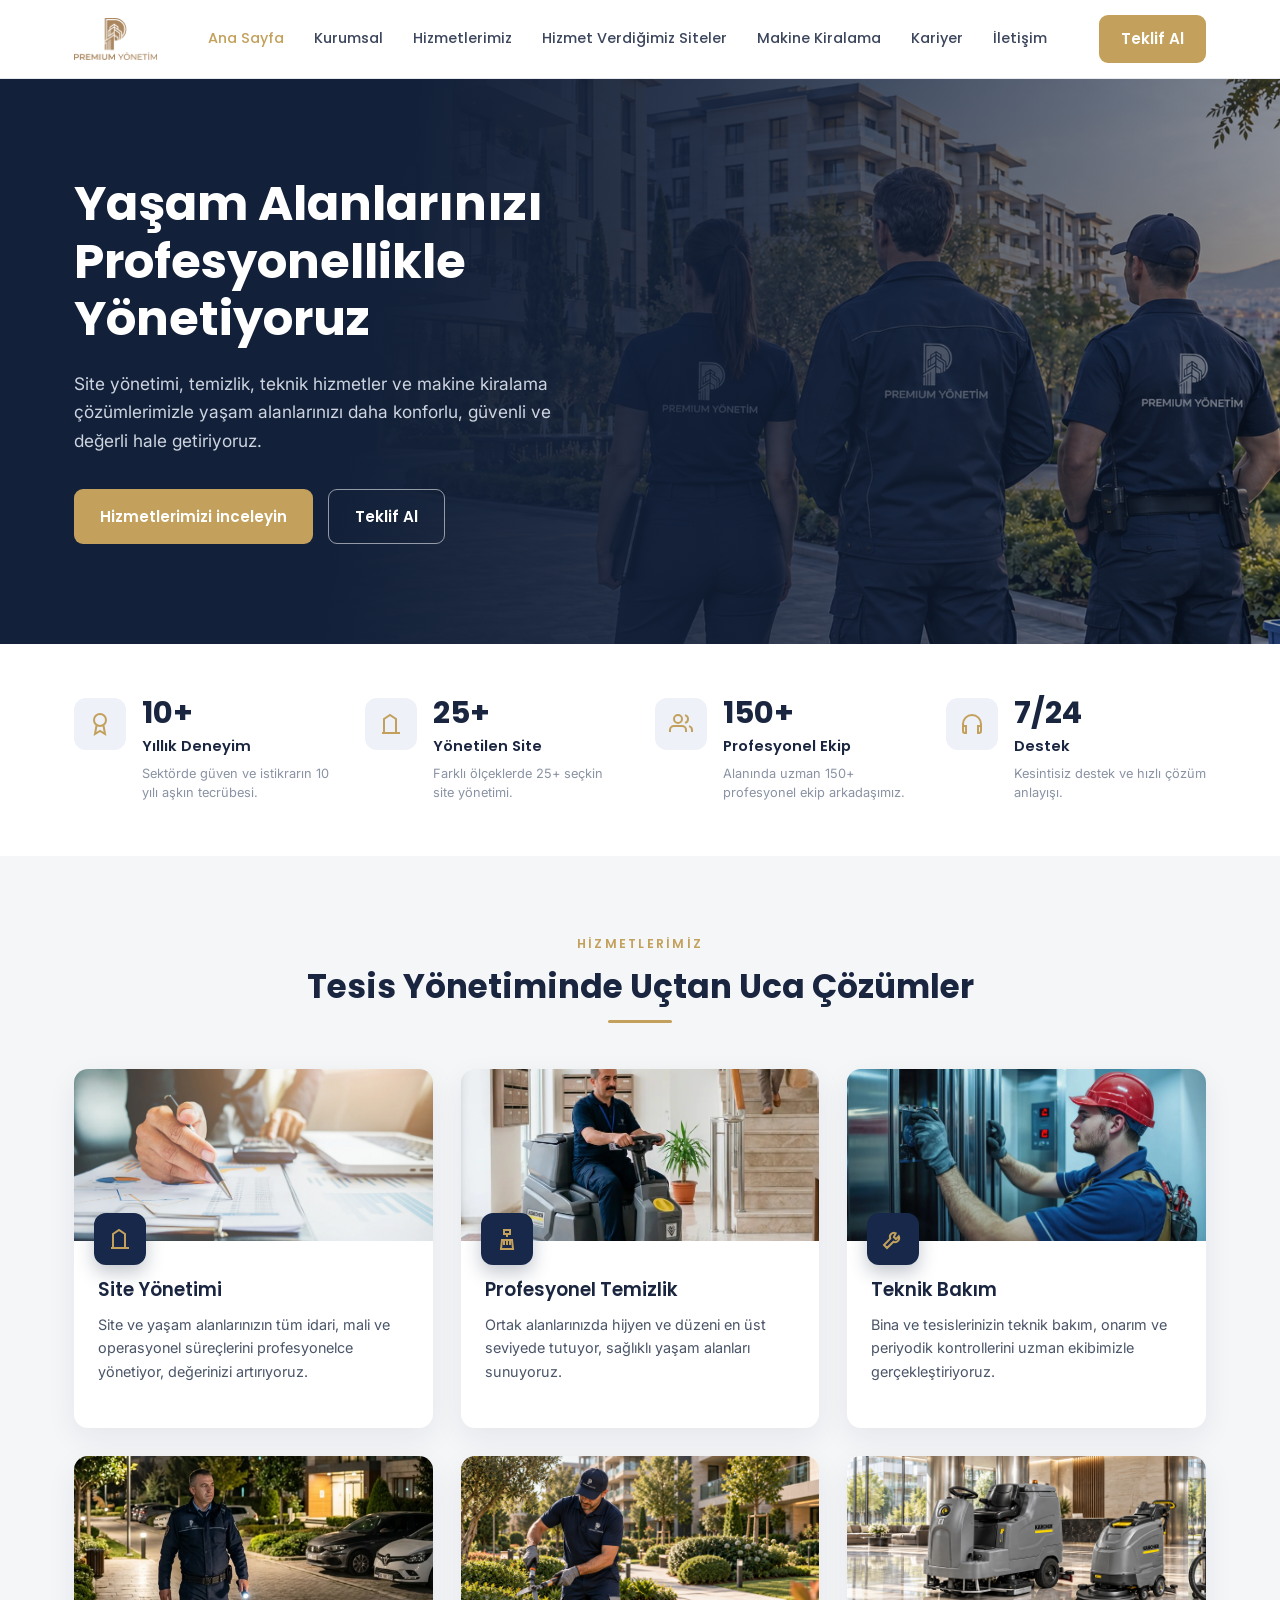
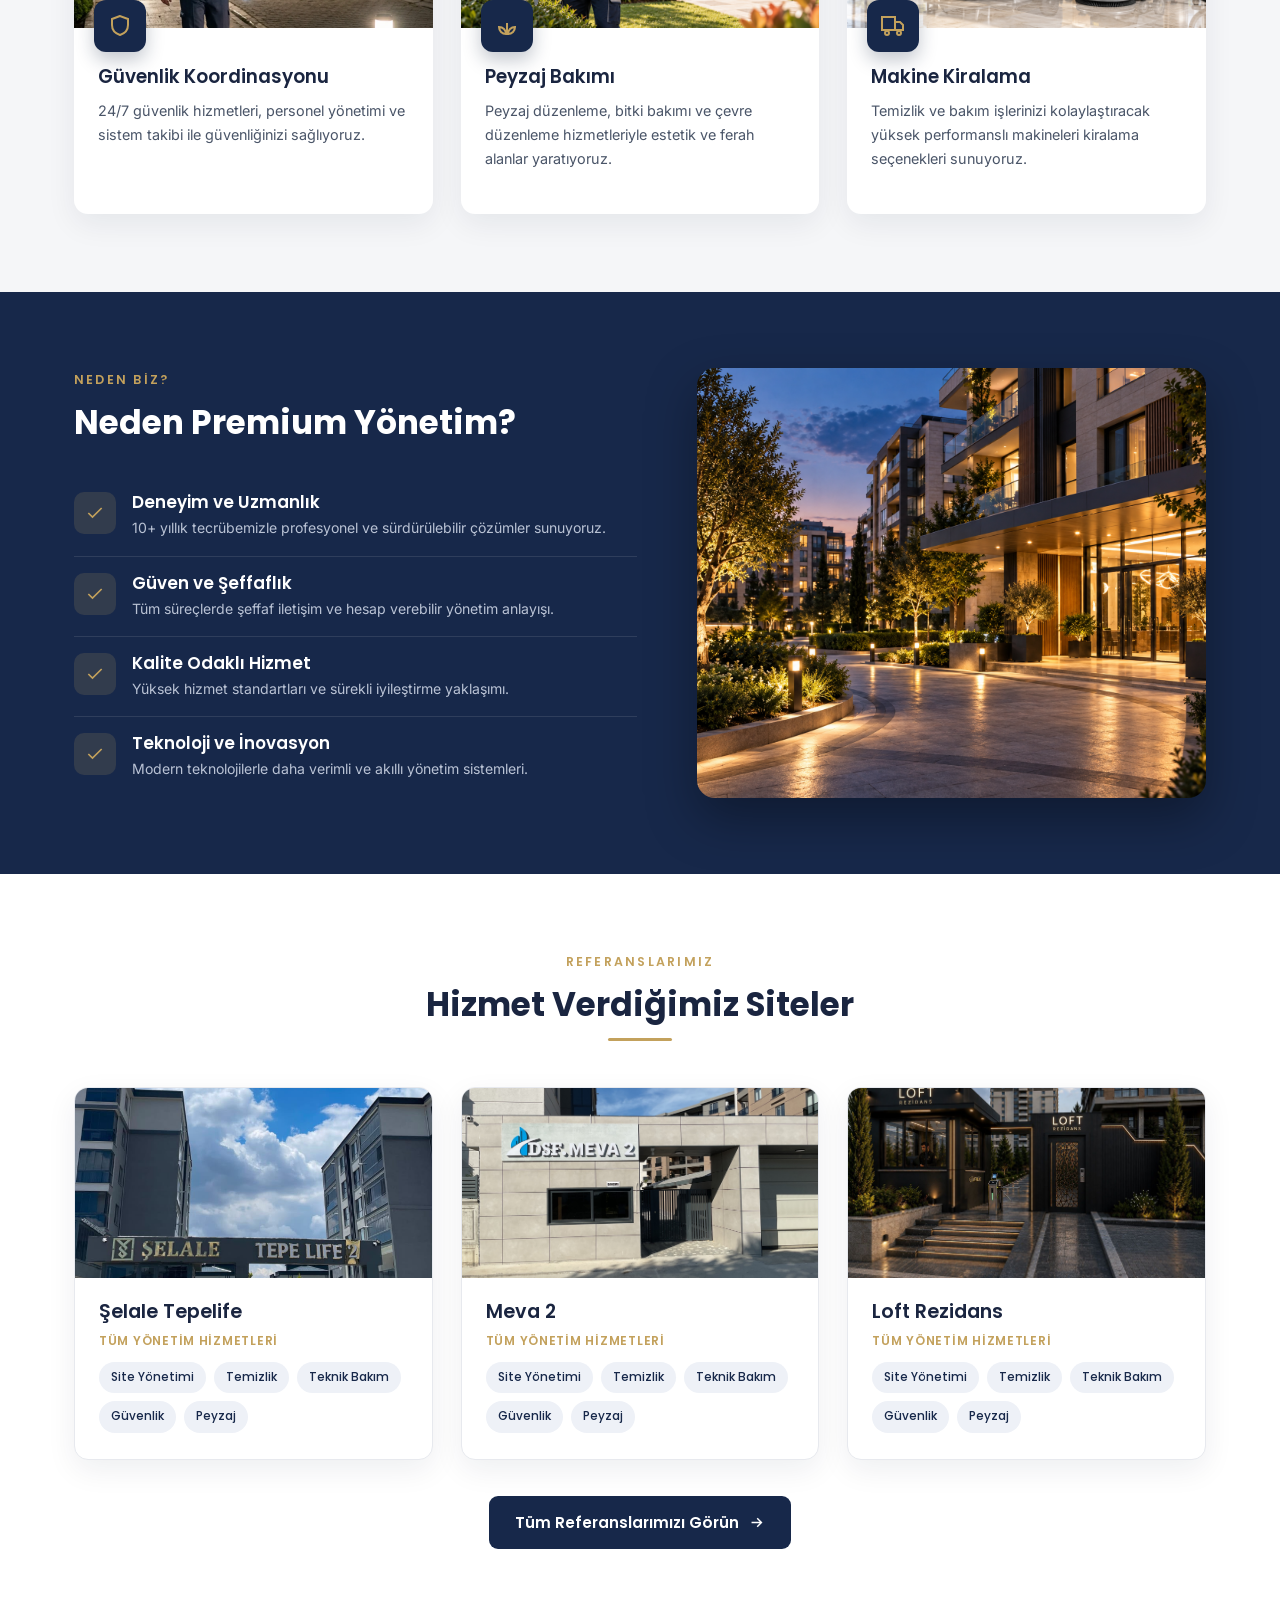
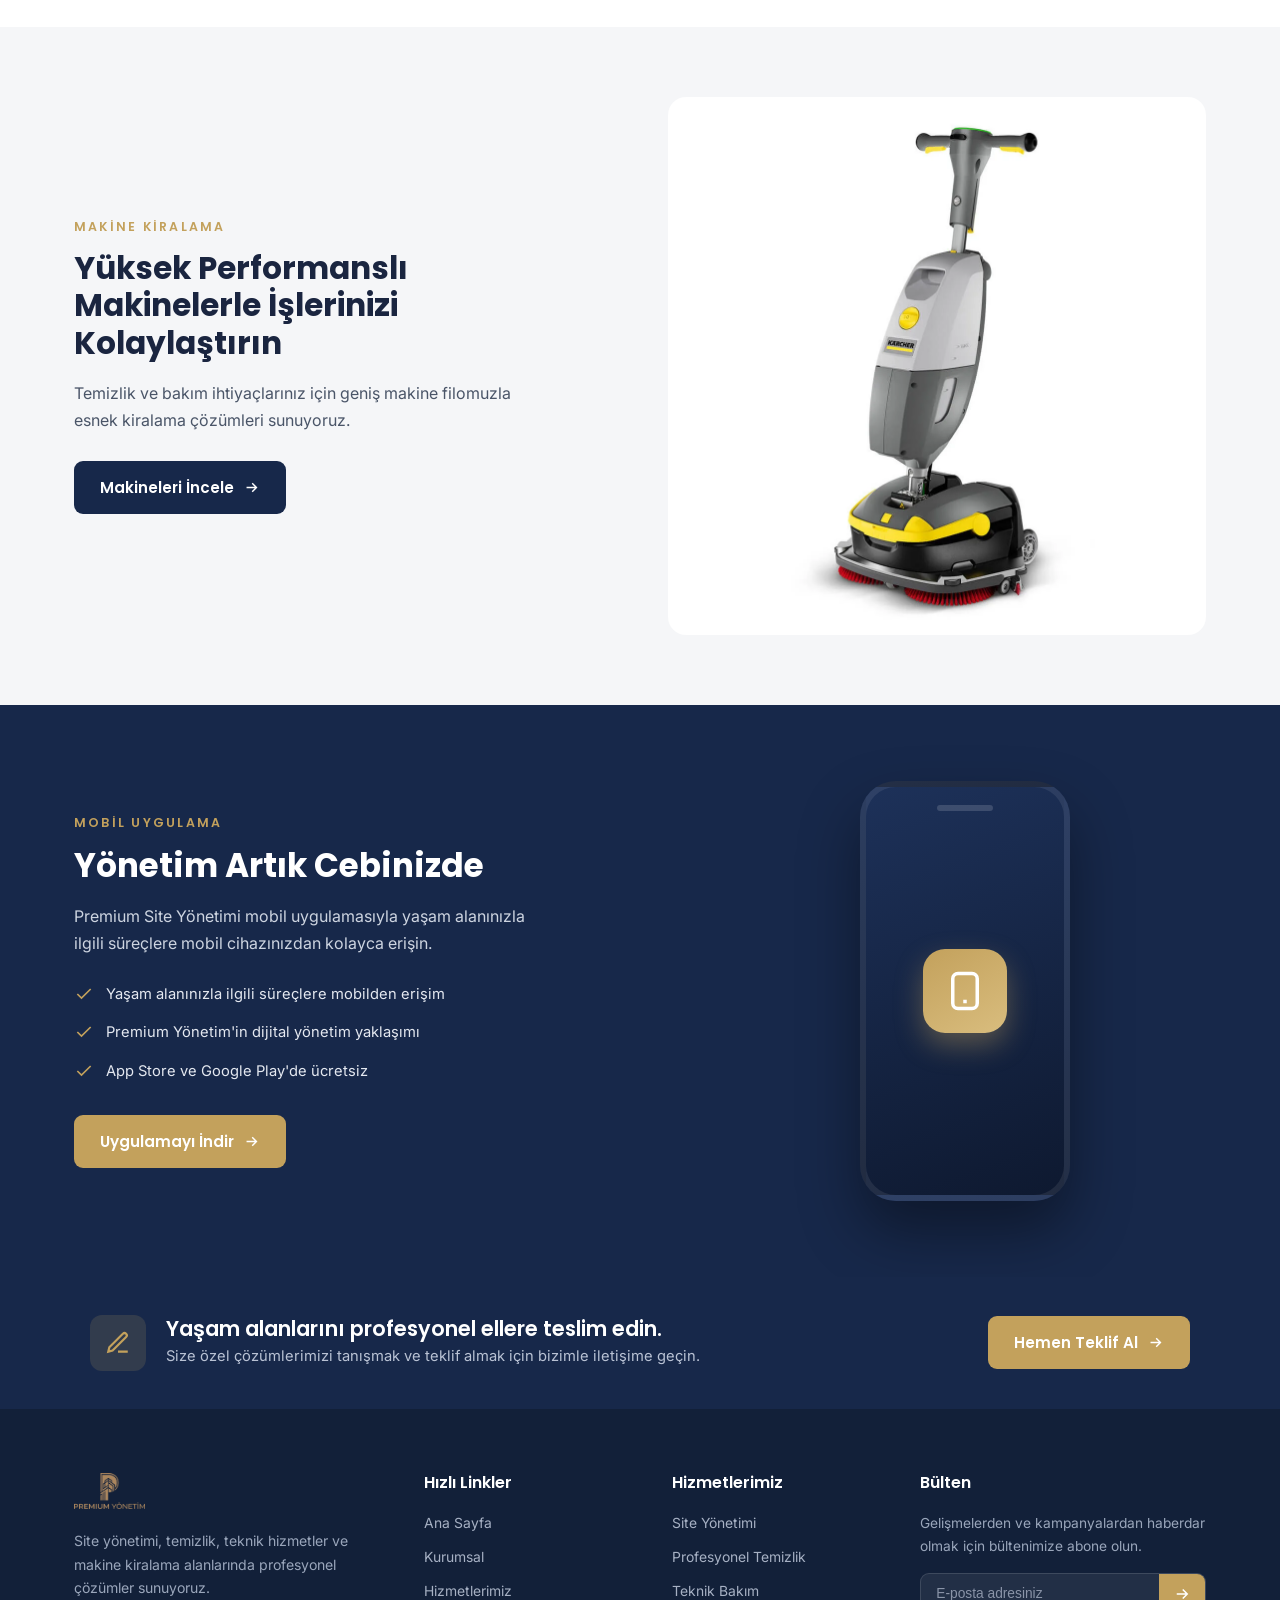
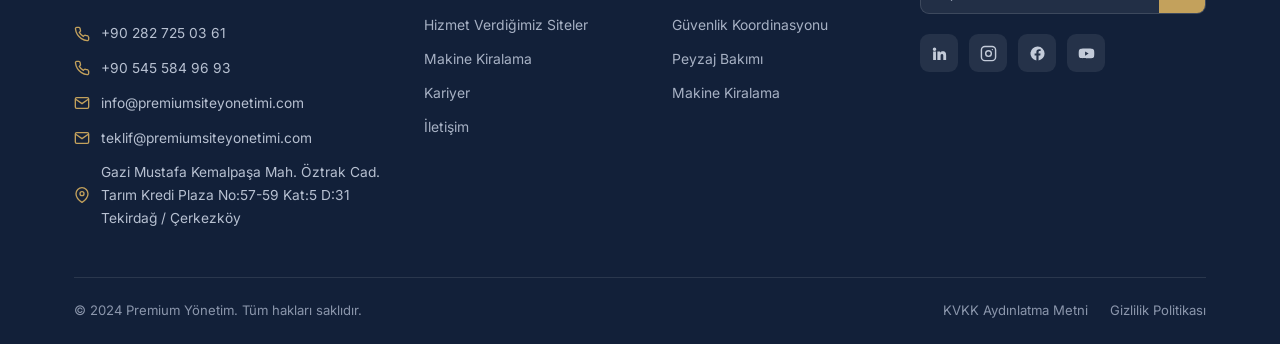
==== commit e9d6bfdd: "Finalize Premium Yönetim website" ====
--- a/index.html
+++ b/index.html
@@ -188,35 +188,37 @@
     <div class="cards-3">
 
       <article class="ref-card">
-        <div class="ref-img"><img src="https://picsum.photos/seed/vadi/600/400" alt="Vadi Konakları"></div>
+        <div class="ref-img"><img src="selale-tepelife.png" alt="Şelale Tepelife"></div>
         <div class="ref-body">
-          <h3>Vadi Konakları</h3>
-          <div class="ref-loc"><svg viewBox="0 0 24 24" fill="none" stroke="currentColor" stroke-width="2"><path d="M21 10c0 7-9 13-9 13s-9-6-9-13a9 9 0 0 1 18 0z"/><circle cx="12" cy="10" r="3"/></svg> İstanbul / Sarıyer · 1200 bağımsız bölüm</div>
-          <div class="ref-tags"><span class="tag">Site Yönetimi</span><span class="tag">Temizlik</span><span class="tag">Güvenlik</span><span class="tag">Peyzaj Bakımı</span></div>
+          <h3>Şelale Tepelife</h3>
+          <div class="ref-services-label">Tüm Yönetim Hizmetleri</div>
+          <div class="ref-tags"><span class="tag">Site Yönetimi</span><span class="tag">Temizlik</span><span class="tag">Teknik Bakım</span><span class="tag">Güvenlik</span><span class="tag">Peyzaj</span></div>
         </div>
       </article>
 
       <article class="ref-card">
-        <div class="ref-img"><img src="https://picsum.photos/seed/panorama/600/400" alt="Panorama Evleri"></div>
+        <div class="ref-img"><img src="meva-2.png" alt="Meva 2"></div>
         <div class="ref-body">
-          <h3>Panorama Evleri</h3>
-          <div class="ref-loc"><svg viewBox="0 0 24 24" fill="none" stroke="currentColor" stroke-width="2"><path d="M21 10c0 7-9 13-9 13s-9-6-9-13a9 9 0 0 1 18 0z"/><circle cx="12" cy="10" r="3"/></svg> İstanbul / Ümraniye · 850 bağımsız bölüm</div>
-          <div class="ref-tags"><span class="tag">Site Yönetimi</span><span class="tag">Teknik Bakım</span><span class="tag">Temizlik</span></div>
+          <h3>Meva 2</h3>
+          <div class="ref-services-label">Tüm Yönetim Hizmetleri</div>
+          <div class="ref-tags"><span class="tag">Site Yönetimi</span><span class="tag">Temizlik</span><span class="tag">Teknik Bakım</span><span class="tag">Güvenlik</span><span class="tag">Peyzaj</span></div>
         </div>
       </article>
 
       <article class="ref-card">
-        <div class="ref-img"><img src="https://picsum.photos/seed/dogapark/600/400" alt="Doğa Park Rezidans"></div>
+        <div class="ref-img"><img src="loft-rezidans.png" alt="Loft Rezidans"></div>
         <div class="ref-body">
-          <h3>Doğa Park Rezidans</h3>
-          <div class="ref-loc"><svg viewBox="0 0 24 24" fill="none" stroke="currentColor" stroke-width="2"><path d="M21 10c0 7-9 13-9 13s-9-6-9-13a9 9 0 0 1 18 0z"/><circle cx="12" cy="10" r="3"/></svg> Kocaeli / Başiskele · 600 bağımsız bölüm</div>
-          <div class="ref-tags"><span class="tag">Site Yönetimi</span><span class="tag">Temizlik</span><span class="tag">Peyzaj</span><span class="tag">Güvenlik</span></div>
-        </div>
-      </article>
-
-    </div>
-    <div class="dots">
-      <span class="dot active"></span><span class="dot"></span><span class="dot"></span>
+          <h3>Loft Rezidans</h3>
+          <div class="ref-services-label">Tüm Yönetim Hizmetleri</div>
+          <div class="ref-tags"><span class="tag">Site Yönetimi</span><span class="tag">Temizlik</span><span class="tag">Teknik Bakım</span><span class="tag">Güvenlik</span><span class="tag">Peyzaj</span></div>
+        </div>
+      </article>
+
+    </div>
+    <div style="text-align:center;margin-top:36px">
+      <a href="hizmet-verdigimiz-siteler.html" class="btn btn-navy">Tüm Referanslarımızı Görün
+        <svg viewBox="0 0 24 24" fill="none" stroke="currentColor" stroke-width="2"><path d="M5 12h14M13 6l6 6-6 6"/></svg>
+      </a>
     </div>
   </div>
 </section>
@@ -238,6 +240,34 @@
   </div>
 </section>
 
+<!-- ============ UYGULAMA TANITIMI ============ -->
+<section class="app-promo">
+  <div class="container app-promo-grid">
+    <div class="app-promo-text">
+      <div class="eyebrow">Mobil Uygulama</div>
+      <h2>Yönetim Artık Cebinizde</h2>
+      <p>Premium Site Yönetimi mobil uygulamasıyla yaşam alanınızla ilgili süreçlere mobil cihazınızdan kolayca erişin.</p>
+      <div class="app-promo-features">
+        <div class="app-promo-feature"><svg viewBox="0 0 24 24" fill="none" stroke="currentColor" stroke-width="2"><path d="M20 6 9 17l-5-5"/></svg>Yaşam alanınızla ilgili süreçlere mobilden erişim</div>
+        <div class="app-promo-feature"><svg viewBox="0 0 24 24" fill="none" stroke="currentColor" stroke-width="2"><path d="M20 6 9 17l-5-5"/></svg>Premium Yönetim'in dijital yönetim yaklaşımı</div>
+        <div class="app-promo-feature"><svg viewBox="0 0 24 24" fill="none" stroke="currentColor" stroke-width="2"><path d="M20 6 9 17l-5-5"/></svg>App Store ve Google Play'de ücretsiz</div>
+      </div>
+      <span class="app-download-wrap">
+        <a href="#" class="btn btn-gold app-download-btn">Uygulamayı İndir
+          <svg viewBox="0 0 24 24" fill="none" stroke="currentColor" stroke-width="2"><path d="M5 12h14M13 6l6 6-6 6"/></svg>
+        </a>
+      </span>
+    </div>
+    <div class="app-promo-visual">
+      <div class="app-phone">
+        <div class="app-phone-icon">
+          <svg viewBox="0 0 24 24" fill="none" stroke="currentColor" stroke-width="2"><rect x="5" y="2" width="14" height="20" rx="3"/><path d="M11 18h2"/></svg>
+        </div>
+      </div>
+    </div>
+  </div>
+</section>
+
 <!-- ============ CTA BANNER ============ -->
 <section class="cta">
   <div class="container cta-inner">
@@ -312,6 +342,7 @@
   </div>
 </footer>
 
+<script src="app-download.js"></script>
 <script>
   // Mobil menü (basit aç/kapa)
   document.querySelector('.burger').addEventListener('click', function(){
@@ -325,13 +356,6 @@
       links.style.boxShadow='0 12px 24px rgba(20,35,63,.1)';links.style.zIndex='60';
     }
   });
-  // Referans slider noktaları
-  document.querySelectorAll('.dot').forEach((d,i)=>{
-    d.addEventListener('click',()=>{
-      document.querySelectorAll('.dot').forEach(x=>x.classList.remove('active'));
-      d.classList.add('active');
-    });
-  });
 </script>
 
 </body>
--- a/style.css
+++ b/style.css
@@ -241,7 +241,13 @@
   .foot-grid{grid-template-columns:1fr}
   .foot-bottom{flex-direction:column;text-align:center;align-items:center}
   .nav-inner{height:66px}
-  .team-grid,.field-grid,.value-grid,.jobs-grid,.mini-stats-grid{grid-template-columns:1fr!important}
+  .team-grid,.field-grid,.value-grid,.jobs-grid{grid-template-columns:1fr!important}
+  .mini-stats-grid{grid-template-columns:repeat(2,1fr)!important;gap:12px}
+  .mini-stat{padding:16px 10px}
+  .mini-stat-ico{width:38px;height:38px;border-radius:10px;margin:0 auto 8px}
+  .mini-stat-ico svg{width:18px;height:18px}
+  .mini-stat-num{font-size:1.25rem}
+  .mini-stat-label{font-size:.7rem;margin-top:2px}
   .form-row{grid-template-columns:1fr!important}
 }
 
@@ -253,6 +259,11 @@
 }
 
 /* Yönetim ekibi kartları */
+.team-cards-grid{display:flex;flex-direction:column;gap:22px;max-width:900px;margin:0 auto}
+.team-card-photo{border-radius:var(--radius);overflow:hidden;box-shadow:var(--shadow);border:1px solid var(--line);background:#fff;transition:transform .2s,box-shadow .2s}
+.team-card-photo:hover{transform:translateY(-4px);box-shadow:var(--shadow-hover)}
+.team-card-photo img{width:100%;height:auto;display:block}
+
 .team-grid{display:grid;grid-template-columns:repeat(4,1fr);gap:28px}
 .team-card{background:#fff;border-radius:var(--radius);overflow:hidden;box-shadow:var(--shadow);text-align:center;padding-bottom:24px;transition:transform .2s,box-shadow .2s}
 .team-card:hover{transform:translateY(-5px);box-shadow:var(--shadow-hover)}
@@ -722,3 +733,50 @@
   .network-grid{grid-template-columns:1fr!important}
   .testi-grid{grid-template-columns:1fr!important}
 }
+
+/* ===== UYGULAMAYI İNDİR (ORTAK) ===== */
+.app-download-wrap{position:relative;display:inline-block}
+.app-store-popover{position:absolute;top:calc(100% + 10px);left:0;background:#fff;border:1px solid var(--line);border-radius:12px;box-shadow:var(--shadow-hover);padding:8px;display:flex;flex-direction:column;gap:4px;z-index:200;min-width:190px}
+.app-store-popover-option{display:flex;align-items:center;gap:10px;padding:10px 12px;border-radius:8px;border:none;background:transparent;font-family:'Poppins';font-weight:600;font-size:.85rem;color:var(--ink);cursor:pointer;text-align:left;width:100%}
+.app-store-popover-option:hover{background:var(--icon-tile);color:var(--gold)}
+.app-store-popover-option svg{width:18px;height:18px;flex:none}
+
+/* Ana sayfa — büyük uygulama tanıtım bölümü */
+.app-promo{background:var(--navy);color:#fff;padding:76px 0;overflow:hidden}
+.app-promo-grid{display:grid;grid-template-columns:1.1fr .9fr;gap:60px;align-items:center}
+.app-promo-text .eyebrow{text-align:left}
+.app-promo-text h2{color:#fff;text-align:left;font-size:2.05rem;margin-bottom:18px}
+.app-promo-text>p{color:#cdd4e0;font-size:1rem;margin-bottom:26px;max-width:480px}
+.app-promo-features{display:flex;flex-direction:column;gap:14px;margin-bottom:32px}
+.app-promo-feature{display:flex;align-items:center;gap:12px;color:#e4e8f0;font-size:.92rem}
+.app-promo-feature svg{flex:none;width:20px;height:20px;color:var(--gold)}
+.app-promo-visual{display:flex;justify-content:center}
+.app-phone{width:210px;height:420px;border-radius:36px;background:linear-gradient(160deg,#1d3159,#0e1930);border:6px solid rgba(255,255,255,.08);box-shadow:0 30px 60px rgba(0,0,0,.4);display:flex;align-items:center;justify-content:center;position:relative}
+.app-phone::before{content:"";position:absolute;top:18px;left:50%;transform:translateX(-50%);width:56px;height:6px;border-radius:4px;background:rgba(255,255,255,.15)}
+.app-phone-icon{width:84px;height:84px;border-radius:22px;background:linear-gradient(150deg,var(--gold),#d9bd7e);display:grid;place-items:center;box-shadow:0 12px 28px rgba(195,161,92,.4)}
+.app-phone-icon svg{width:42px;height:42px;color:#fff}
+
+/* Kurumsal — dijital dönüşüm ile bütünleşik kompakt uygulama kartı */
+.app-strip{background:#fff;border:1px solid var(--line);border-radius:var(--radius);padding:28px 30px;box-shadow:var(--shadow);display:flex;align-items:center;justify-content:space-between;gap:24px;flex-wrap:wrap;margin-top:44px}
+.app-strip-text{display:flex;align-items:center;gap:16px}
+.app-strip-ico{flex:none;width:52px;height:52px;border-radius:12px;background:var(--icon-tile);color:var(--gold);display:grid;place-items:center}
+.app-strip-ico svg{width:24px;height:24px}
+.app-strip-text h4{font-size:1.05rem;font-weight:600;margin-bottom:4px}
+.app-strip-text p{font-size:.85rem;color:var(--muted)}
+
+@media(max-width:992px){
+  .app-promo-grid{grid-template-columns:1fr!important;gap:34px}
+  .app-promo-visual{order:-1}
+  .app-phone{width:170px;height:320px}
+}
+@media(max-width:640px){
+  .app-promo{padding:44px 0}
+  .app-promo-text h2{font-size:1.5rem}
+  .app-phone{width:140px;height:260px;border-radius:26px}
+  .app-phone-icon{width:64px;height:64px;border-radius:16px}
+  .app-phone-icon svg{width:32px;height:32px}
+  .app-strip{padding:20px 20px;margin-top:28px;flex-direction:column;align-items:flex-start}
+  .app-strip-text{gap:12px}
+  .app-strip .app-download-wrap{align-self:stretch}
+  .app-strip .app-download-btn{width:100%;justify-content:center}
+}
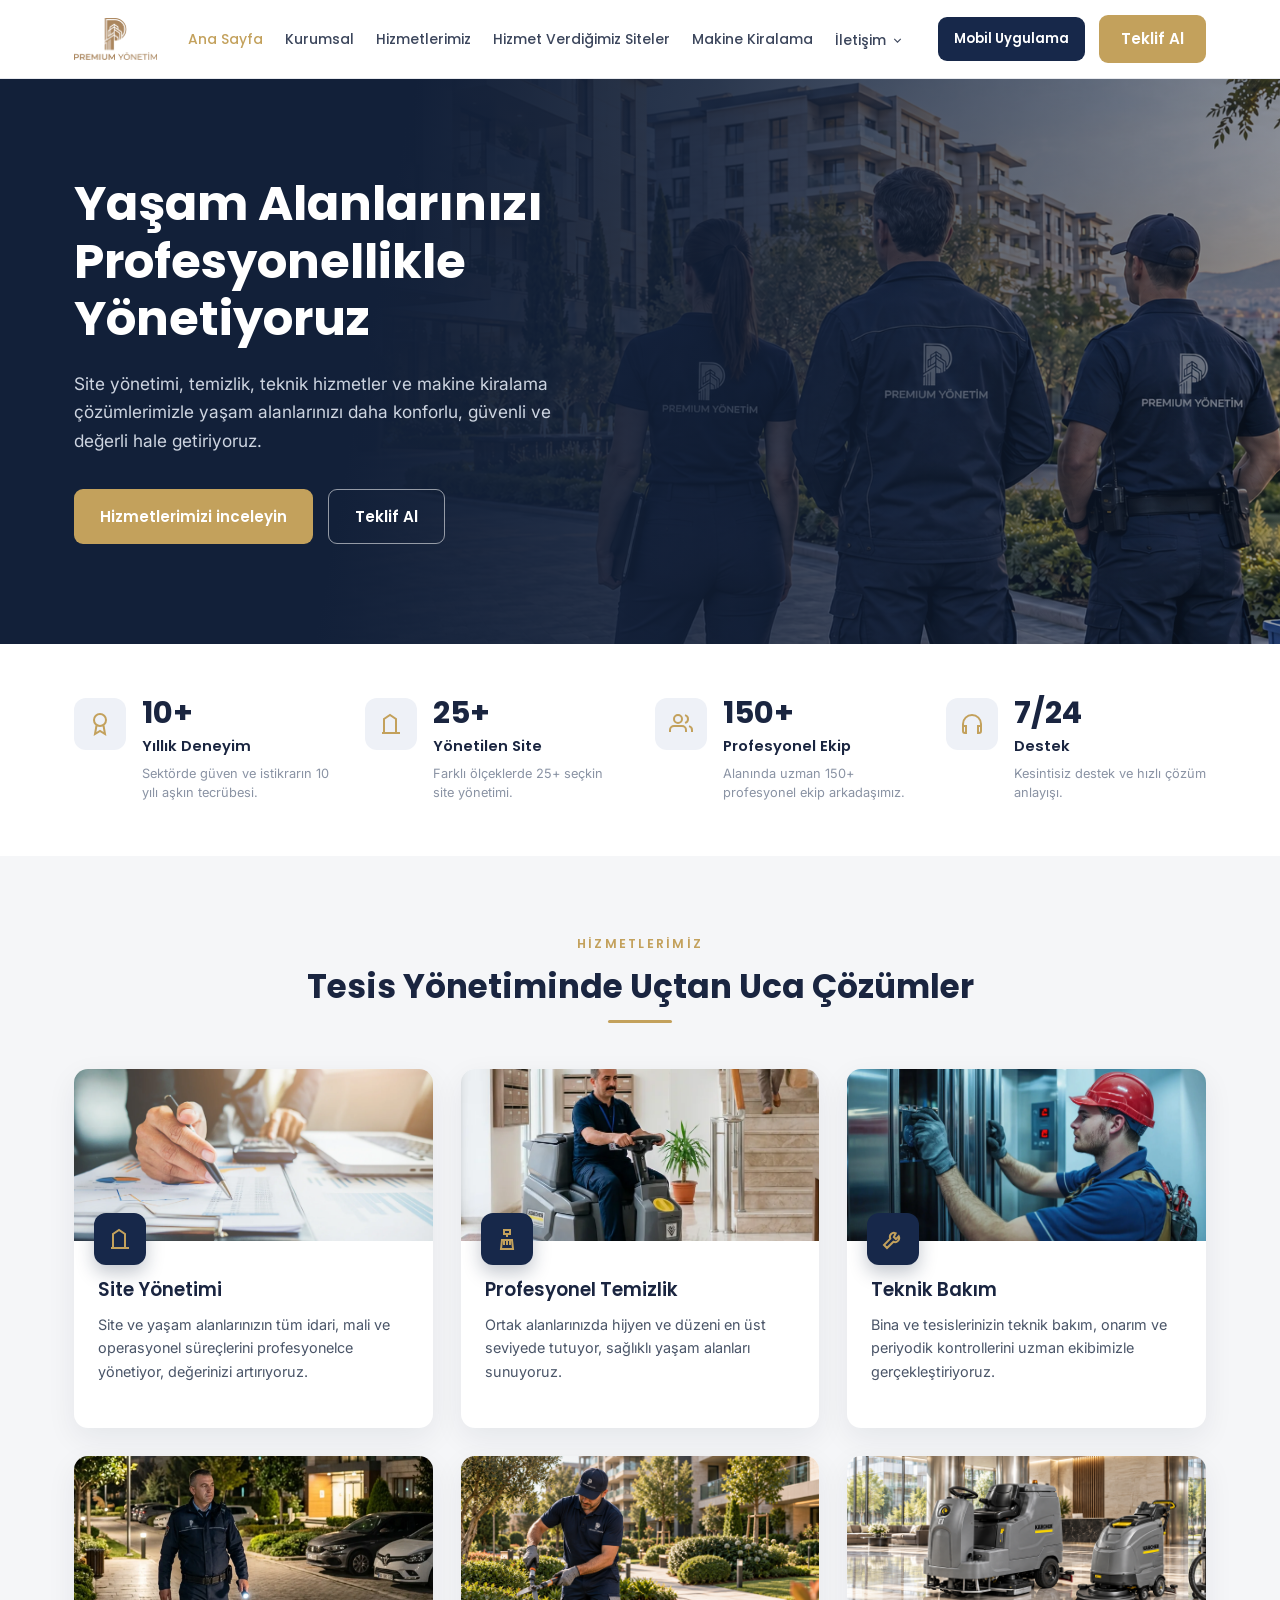
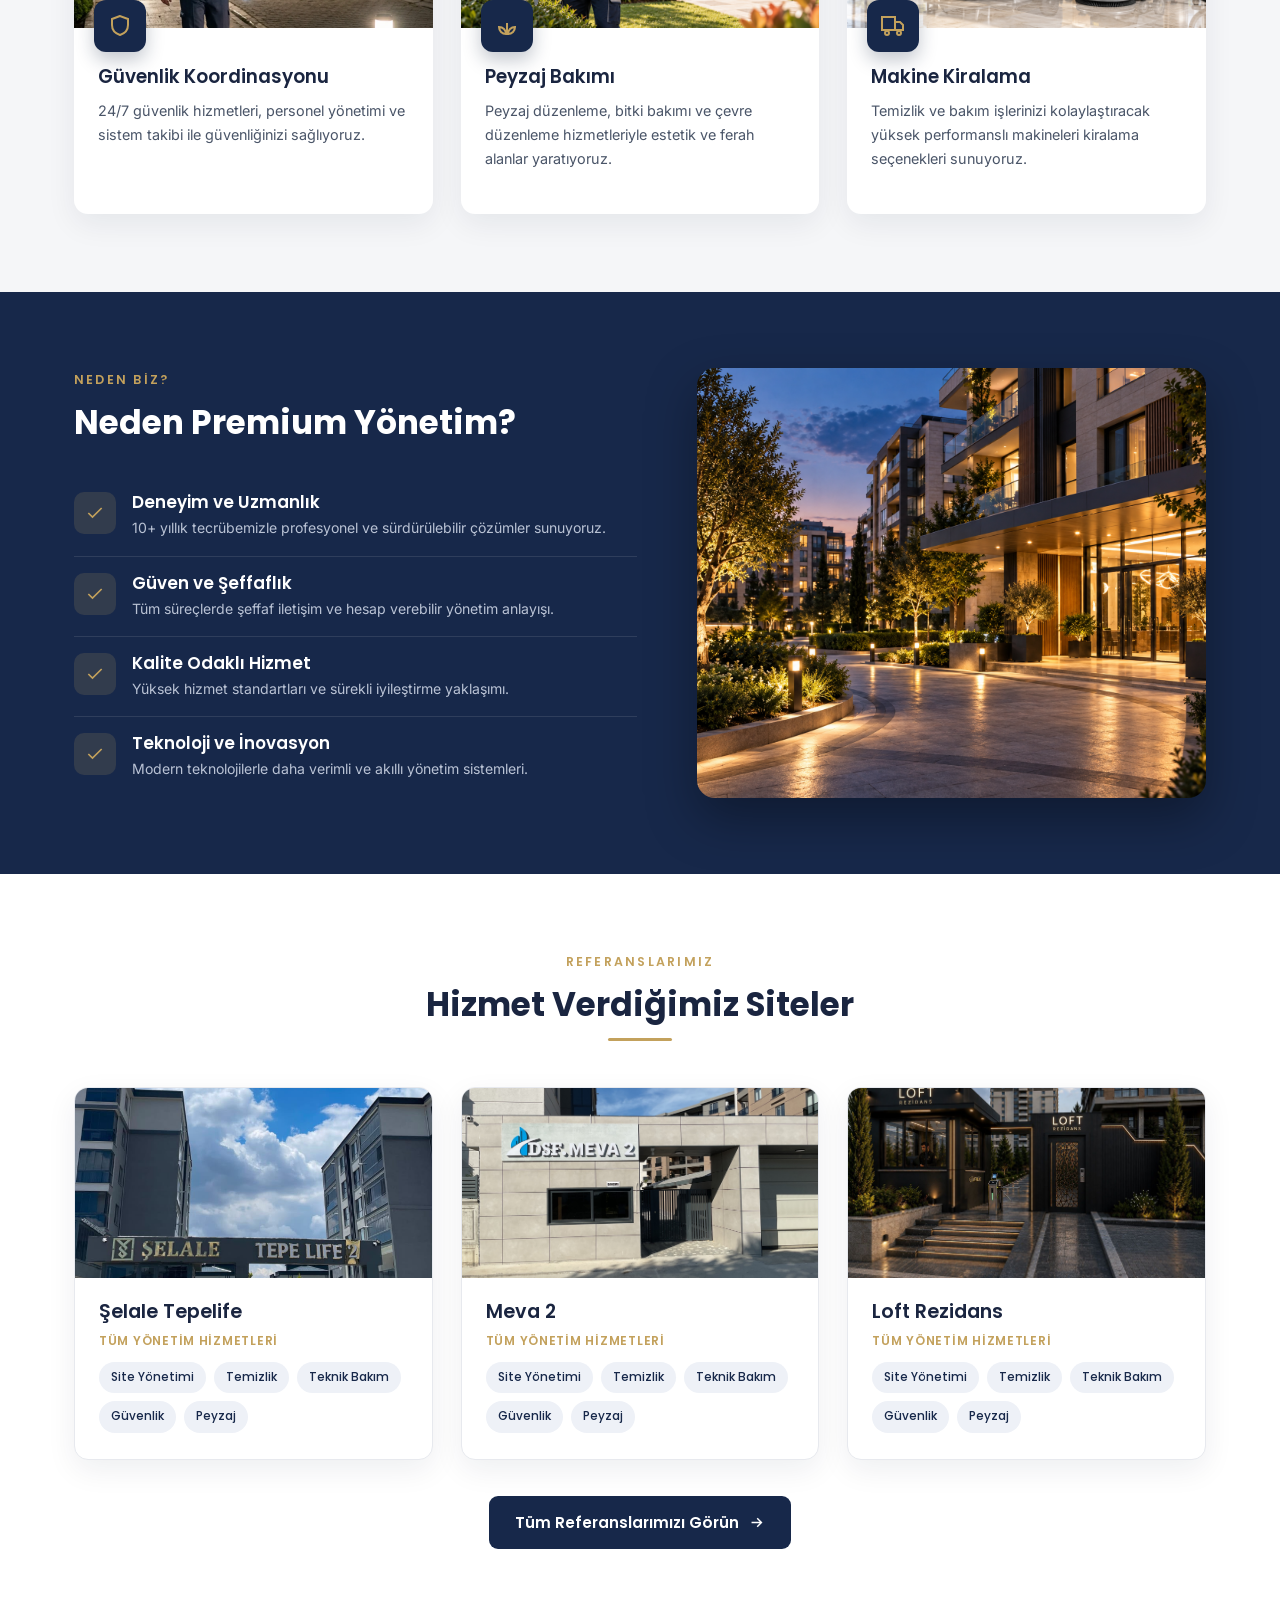
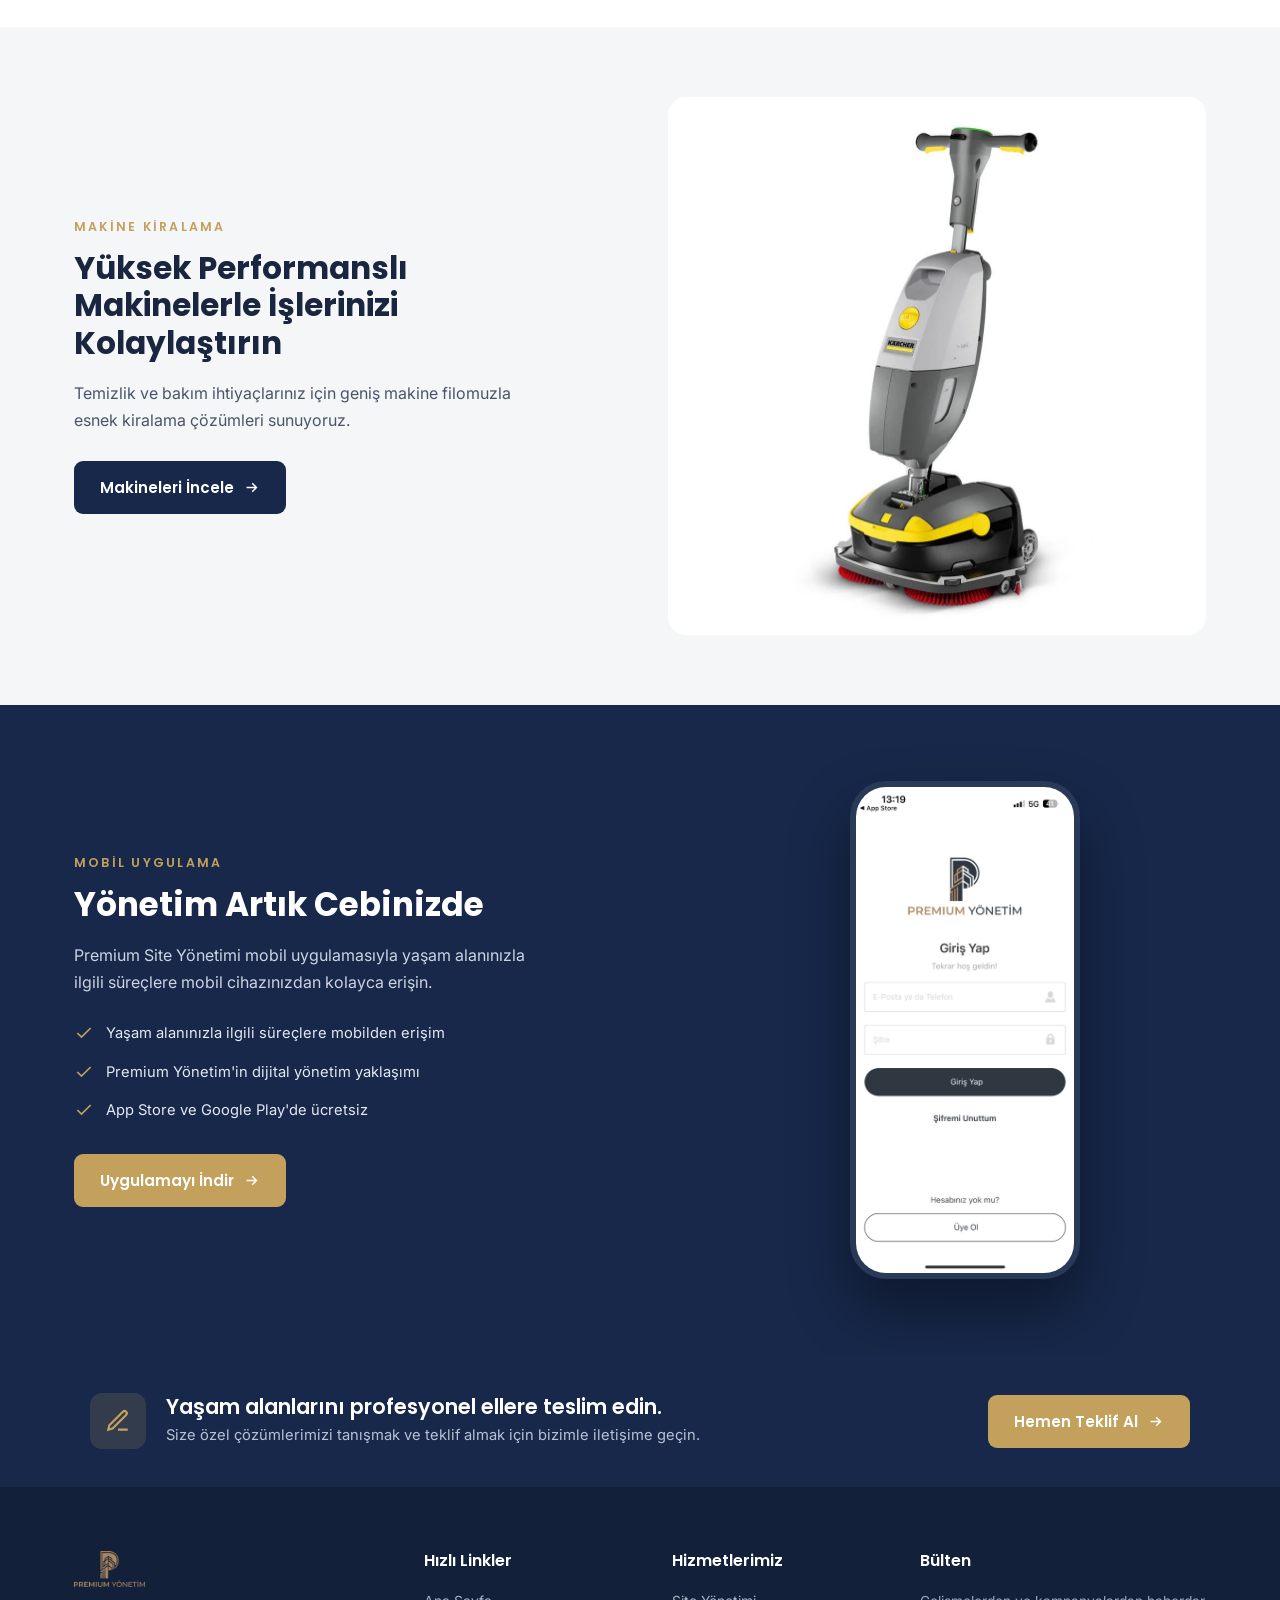
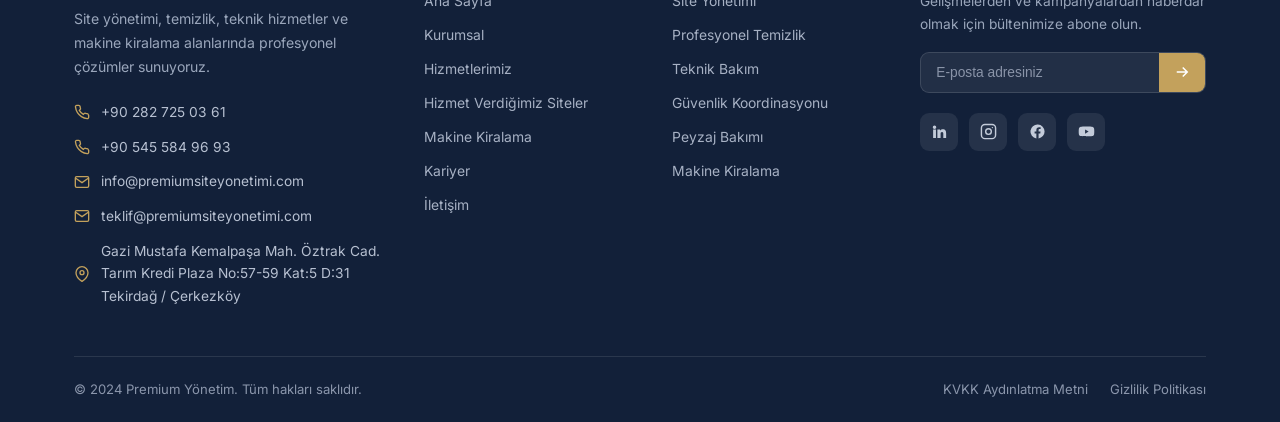
==== commit b605187f: "Update final Premium Yönetim website Co-Authored-By: Claude Sonnet 5 <noreply@anthropic.com>" ====
--- a/index.html
+++ b/index.html
@@ -23,10 +23,21 @@
       <a href="hizmetlerimiz.html">Hizmetlerimiz</a>
       <a href="hizmet-verdigimiz-siteler.html">Hizmet Verdiğimiz Siteler</a>
       <a href="makine-kiralama.html">Makine Kiralama</a>
-      <a href="kariyer.html">Kariyer</a>
-      <a href="iletisim.html">İletişim</a>
+      <div class="nav-item-drop">
+        <span class="nav-drop-trigger">
+          <a href="iletisim.html">İletişim</a>
+          <button type="button" class="nav-drop-caret" aria-label="Kariyer alt menüsünü aç"><svg viewBox="0 0 24 24" fill="none" stroke="currentColor" stroke-width="2"><path d="m6 9 6 6 6-6"/></svg></button>
+        </span>
+        <div class="nav-dropdown">
+          <div class="nav-dropdown-inner">
+            <a href="kariyer.html">Kariyer</a>
+          </div>
+        </div>
+      </div>
+          <a href="mobil-uygulama.html" class="nav-app-link">Mobil Uygulama</a>
     </nav>
     <div class="nav-right">
+      <a href="mobil-uygulama.html" class="btn btn-navy nav-app-btn">Mobil Uygulama</a>
       <a href="#" class="btn btn-gold" style="padding:11px 22px">Teklif Al</a>
       <button class="burger" aria-label="Menü"><span></span><span></span><span></span></button>
     </div>
@@ -259,10 +270,8 @@
       </span>
     </div>
     <div class="app-promo-visual">
-      <div class="app-phone">
-        <div class="app-phone-icon">
-          <svg viewBox="0 0 24 24" fill="none" stroke="currentColor" stroke-width="2"><rect x="5" y="2" width="14" height="20" rx="3"/><path d="M11 18h2"/></svg>
-        </div>
+      <div class="app-phone-photo">
+        <img src="premium-yonetim-uygulama-giris-ekrani.jpeg" alt="Premium Site Yönetimi mobil uygulaması giriş ekranı">
       </div>
     </div>
   </div>
@@ -356,6 +365,19 @@
       links.style.boxShadow='0 12px 24px rgba(20,35,63,.1)';links.style.zIndex='60';
     }
   });
+  document.querySelectorAll('.nav-drop-caret').forEach(function(btn){
+    btn.addEventListener('click', function(e){
+      e.preventDefault();
+      e.stopPropagation();
+      var item = btn.closest('.nav-item-drop');
+      item.classList.toggle('open');
+    });
+  });
+  document.addEventListener('click', function(e){
+    document.querySelectorAll('.nav-item-drop.open').forEach(function(item){
+      if(!item.contains(e.target)) item.classList.remove('open');
+    });
+  });
 </script>
 
 </body>
--- a/style.css
+++ b/style.css
@@ -37,7 +37,7 @@
 .btn{
   display:inline-flex;align-items:center;gap:9px;font-family:'Poppins';font-weight:600;
   font-size:.95rem;padding:14px 26px;border-radius:9px;cursor:pointer;border:none;
-  transition:transform .18s ease, box-shadow .18s ease, background .18s ease;
+  white-space:nowrap;transition:transform .18s ease, box-shadow .18s ease, background .18s ease;
 }
 .btn svg{width:17px;height:17px}
 .btn-gold{background:var(--gold);color:#fff}
@@ -52,12 +52,37 @@
 /* ===== NAVBAR ===== */
 header.nav{position:sticky;top:0;z-index:50;background:#fff;border-bottom:1px solid var(--line)}
 .nav-inner{display:flex;align-items:center;justify-content:space-between;height:78px}
-.logo{display:flex;align-items:center;gap:11px}
+.logo{display:flex;align-items:center;gap:11px;flex:none}
 .logo img{height:42px;width:auto;display:block}
-.nav-links{display:flex;gap:30px;align-items:center}
-.nav-links a{font-family:'Poppins';font-weight:500;font-size:.9rem;color:#3c465c;transition:color .15s}
+.nav-links{display:flex;gap:22px;align-items:center;flex-wrap:nowrap}
+.nav-links a{font-family:'Poppins';font-weight:500;font-size:.87rem;color:#3c465c;white-space:nowrap;transition:color .15s}
 .nav-links a:hover,.nav-links a.active{color:var(--gold)}
-.nav-right{display:flex;align-items:center;gap:18px}
+.nav-right{display:flex;align-items:center;gap:14px;flex:none}
+.nav-app-btn{font-size:.82rem;padding:11px 16px}
+.nav-app-link{display:none}
+
+/* İletişim > Kariyer alt menüsü */
+.nav-item-drop{position:relative}
+.nav-drop-trigger{display:inline-flex;align-items:center;gap:3px}
+.nav-drop-trigger a{font-family:'Poppins';font-weight:500;font-size:.87rem;color:#3c465c;white-space:nowrap;transition:color .15s}
+.nav-drop-trigger a:hover,.nav-drop-trigger a.active{color:var(--gold)}
+.nav-drop-caret{background:none;border:none;padding:2px;cursor:pointer;color:#3c465c;display:inline-flex;align-items:center}
+.nav-drop-caret svg{width:13px;height:13px;transition:transform .15s}
+.nav-item-drop:hover .nav-drop-caret,.nav-item-drop.open .nav-drop-caret{color:var(--gold)}
+.nav-item-drop:hover .nav-drop-caret svg,.nav-item-drop.open .nav-drop-caret svg{transform:rotate(180deg)}
+.nav-dropdown{
+  position:absolute;top:100%;left:0;padding-top:14px;min-width:140px;
+  opacity:0;visibility:hidden;transition:opacity .15s ease,visibility .15s;z-index:60;
+}
+.nav-dropdown-inner{
+  background:#fff;border:1px solid var(--line);border-radius:10px;
+  box-shadow:var(--shadow);padding:6px;min-width:140px;
+}
+.nav-item-drop:hover .nav-dropdown,
+.nav-item-drop:focus-within .nav-dropdown,
+.nav-item-drop.open .nav-dropdown{opacity:1;visibility:visible}
+.nav-dropdown-inner a{display:block;padding:8px 12px;border-radius:6px;font-size:.87rem;font-weight:500;white-space:nowrap;color:#3c465c}
+.nav-dropdown-inner a:hover,.nav-dropdown-inner a.active{background:var(--bg);color:var(--gold)}
 .burger{display:none;background:none;border:none;cursor:pointer;flex-direction:column;gap:5px}
 .burger span{width:24px;height:2px;background:var(--ink);border-radius:2px}
 
@@ -213,6 +238,15 @@
 @media(max-width:992px){
   .nav-links{display:none}
   .burger{display:flex}
+  .nav-app-btn{display:none}
+  .nav-app-link{display:block}
+  .nav-item-drop{position:static}
+  .nav-dropdown{
+    position:static;opacity:1;visibility:visible;padding-top:0;
+    margin:2px 0 4px 14px;display:none;
+  }
+  .nav-dropdown-inner{background:none;border:none;box-shadow:none;padding:0}
+  .nav-item-drop.open .nav-dropdown{display:block}
   .stats-grid{grid-template-columns:repeat(2,1fr);gap:26px}
   .cards-3{grid-template-columns:repeat(2,1fr)}
   .why-grid{grid-template-columns:1fr;gap:40px}
@@ -265,6 +299,7 @@
 .team-card-photo img{width:100%;height:auto;display:block}
 
 .team-grid{display:grid;grid-template-columns:repeat(4,1fr);gap:28px}
+.team-grid-3{grid-template-columns:repeat(3,1fr);max-width:820px;margin:0 auto}
 .team-card{background:#fff;border-radius:var(--radius);overflow:hidden;box-shadow:var(--shadow);text-align:center;padding-bottom:24px;transition:transform .2s,box-shadow .2s}
 .team-card:hover{transform:translateY(-5px);box-shadow:var(--shadow-hover)}
 .team-photo{aspect-ratio:4/5;height:auto}
@@ -751,10 +786,8 @@
 .app-promo-feature{display:flex;align-items:center;gap:12px;color:#e4e8f0;font-size:.92rem}
 .app-promo-feature svg{flex:none;width:20px;height:20px;color:var(--gold)}
 .app-promo-visual{display:flex;justify-content:center}
-.app-phone{width:210px;height:420px;border-radius:36px;background:linear-gradient(160deg,#1d3159,#0e1930);border:6px solid rgba(255,255,255,.08);box-shadow:0 30px 60px rgba(0,0,0,.4);display:flex;align-items:center;justify-content:center;position:relative}
-.app-phone::before{content:"";position:absolute;top:18px;left:50%;transform:translateX(-50%);width:56px;height:6px;border-radius:4px;background:rgba(255,255,255,.15)}
-.app-phone-icon{width:84px;height:84px;border-radius:22px;background:linear-gradient(150deg,var(--gold),#d9bd7e);display:grid;place-items:center;box-shadow:0 12px 28px rgba(195,161,92,.4)}
-.app-phone-icon svg{width:42px;height:42px;color:#fff}
+.app-phone-photo{width:230px;aspect-ratio:945/2048;border-radius:36px;overflow:hidden;border:6px solid rgba(255,255,255,.08);box-shadow:0 30px 60px rgba(0,0,0,.4)}
+.app-phone-photo img{width:100%;height:100%;object-fit:cover;display:block}
 
 /* Kurumsal — dijital dönüşüm ile bütünleşik kompakt uygulama kartı */
 .app-strip{background:#fff;border:1px solid var(--line);border-radius:var(--radius);padding:28px 30px;box-shadow:var(--shadow);display:flex;align-items:center;justify-content:space-between;gap:24px;flex-wrap:wrap;margin-top:44px}
@@ -767,16 +800,53 @@
 @media(max-width:992px){
   .app-promo-grid{grid-template-columns:1fr!important;gap:34px}
   .app-promo-visual{order:-1}
-  .app-phone{width:170px;height:320px}
+  .app-phone-photo{width:190px}
 }
 @media(max-width:640px){
   .app-promo{padding:44px 0}
   .app-promo-text h2{font-size:1.5rem}
-  .app-phone{width:140px;height:260px;border-radius:26px}
-  .app-phone-icon{width:64px;height:64px;border-radius:16px}
-  .app-phone-icon svg{width:32px;height:32px}
+  .app-phone-photo{width:150px;border-radius:26px}
   .app-strip{padding:20px 20px;margin-top:28px;flex-direction:column;align-items:flex-start}
   .app-strip-text{gap:12px}
   .app-strip .app-download-wrap{align-self:stretch}
   .app-strip .app-download-btn{width:100%;justify-content:center}
 }
+
+/* ===== MOBİL UYGULAMA SAYFASI ===== */
+.mobile-hero{background:var(--navy-deep);color:#fff;padding:86px 0 76px;overflow:hidden}
+.mobile-hero-grid{display:grid;grid-template-columns:1.15fr .85fr;gap:56px;align-items:center}
+.mobile-hero-text .eyebrow{text-align:left}
+.mobile-hero-text h1{color:#fff;font-size:2.6rem;font-weight:700;margin-bottom:18px}
+.mobile-hero-text>p{color:#cdd4e0;font-size:1.05rem;margin-bottom:28px;max-width:520px}
+.mobile-hero-visual{display:flex;justify-content:center}
+.app-phone-photo-lg{width:260px}
+
+.app-banner-grid{display:grid;grid-template-columns:.85fr 1.15fr;gap:56px;align-items:center}
+.app-banner-grid .eyebrow{text-align:left}
+.app-banner-grid .section-title{text-align:left}
+.app-banner-grid .section-title-line{margin:0 0 20px}
+.app-banner-visual{display:flex;justify-content:center}
+
+.app-feature-grid{display:grid;grid-template-columns:repeat(3,1fr);gap:28px}
+.app-feature-card{background:#fff;border-radius:var(--radius);overflow:hidden;box-shadow:var(--shadow);display:flex;flex-direction:column;transition:transform .2s ease,box-shadow .2s ease}
+.app-feature-card:hover{transform:translateY(-5px);box-shadow:var(--shadow-hover)}
+.app-feature-shot{aspect-ratio:945/2048;background:#eef1f7}
+.app-feature-shot img{width:100%;height:100%;object-fit:cover;display:block}
+.app-feature-body{padding:20px 22px}
+.app-feature-body h3{font-size:1.05rem;font-weight:600;margin-bottom:8px}
+.app-feature-body p{font-size:.88rem;color:var(--muted);line-height:1.5}
+
+@media(max-width:992px){
+  .mobile-hero-grid{grid-template-columns:1fr!important;gap:34px}
+  .mobile-hero-visual{order:-1}
+  .app-phone-photo-lg{width:210px}
+  .app-banner-grid{grid-template-columns:1fr!important;gap:30px}
+  .app-banner-visual{order:-1}
+  .app-feature-grid{grid-template-columns:repeat(2,1fr)}
+}
+@media(max-width:640px){
+  .mobile-hero{padding:44px 0}
+  .mobile-hero-text h1{font-size:1.8rem}
+  .app-phone-photo-lg{width:170px}
+  .app-feature-grid{grid-template-columns:1fr!important}
+}
